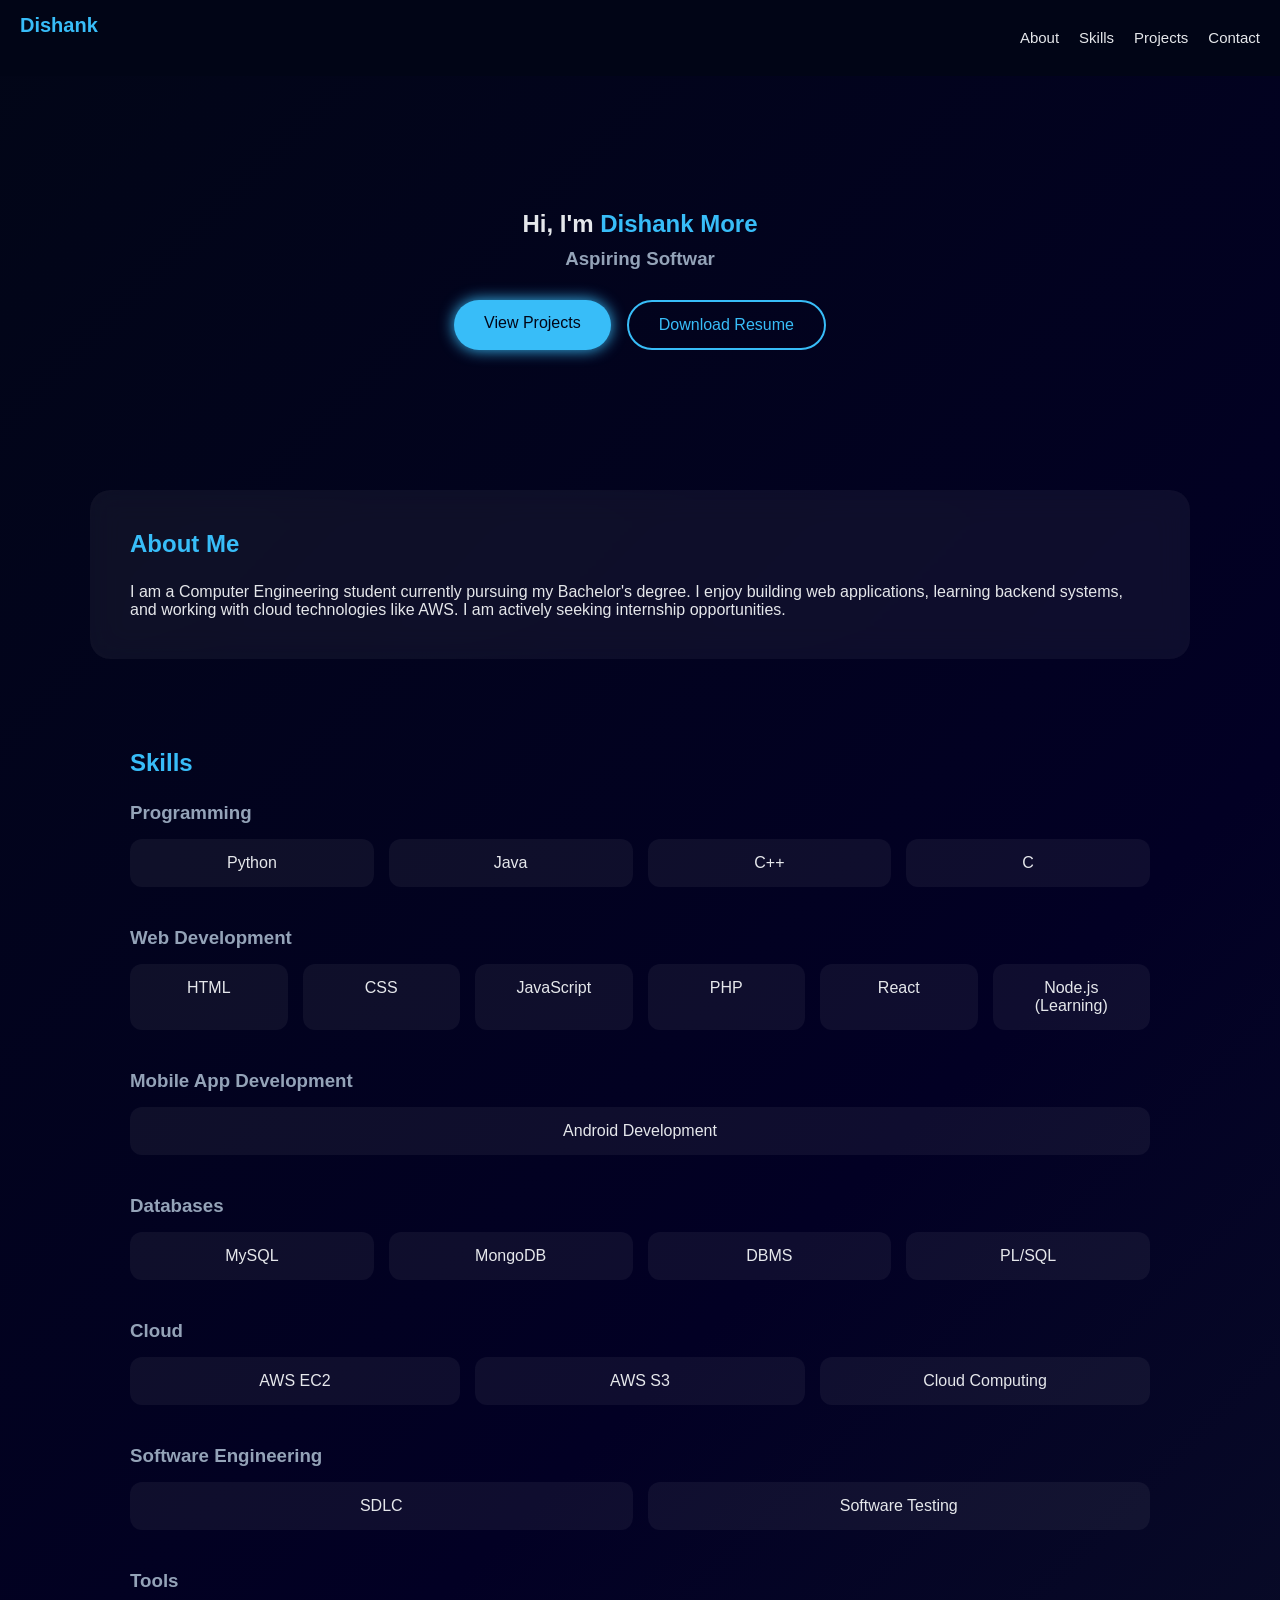
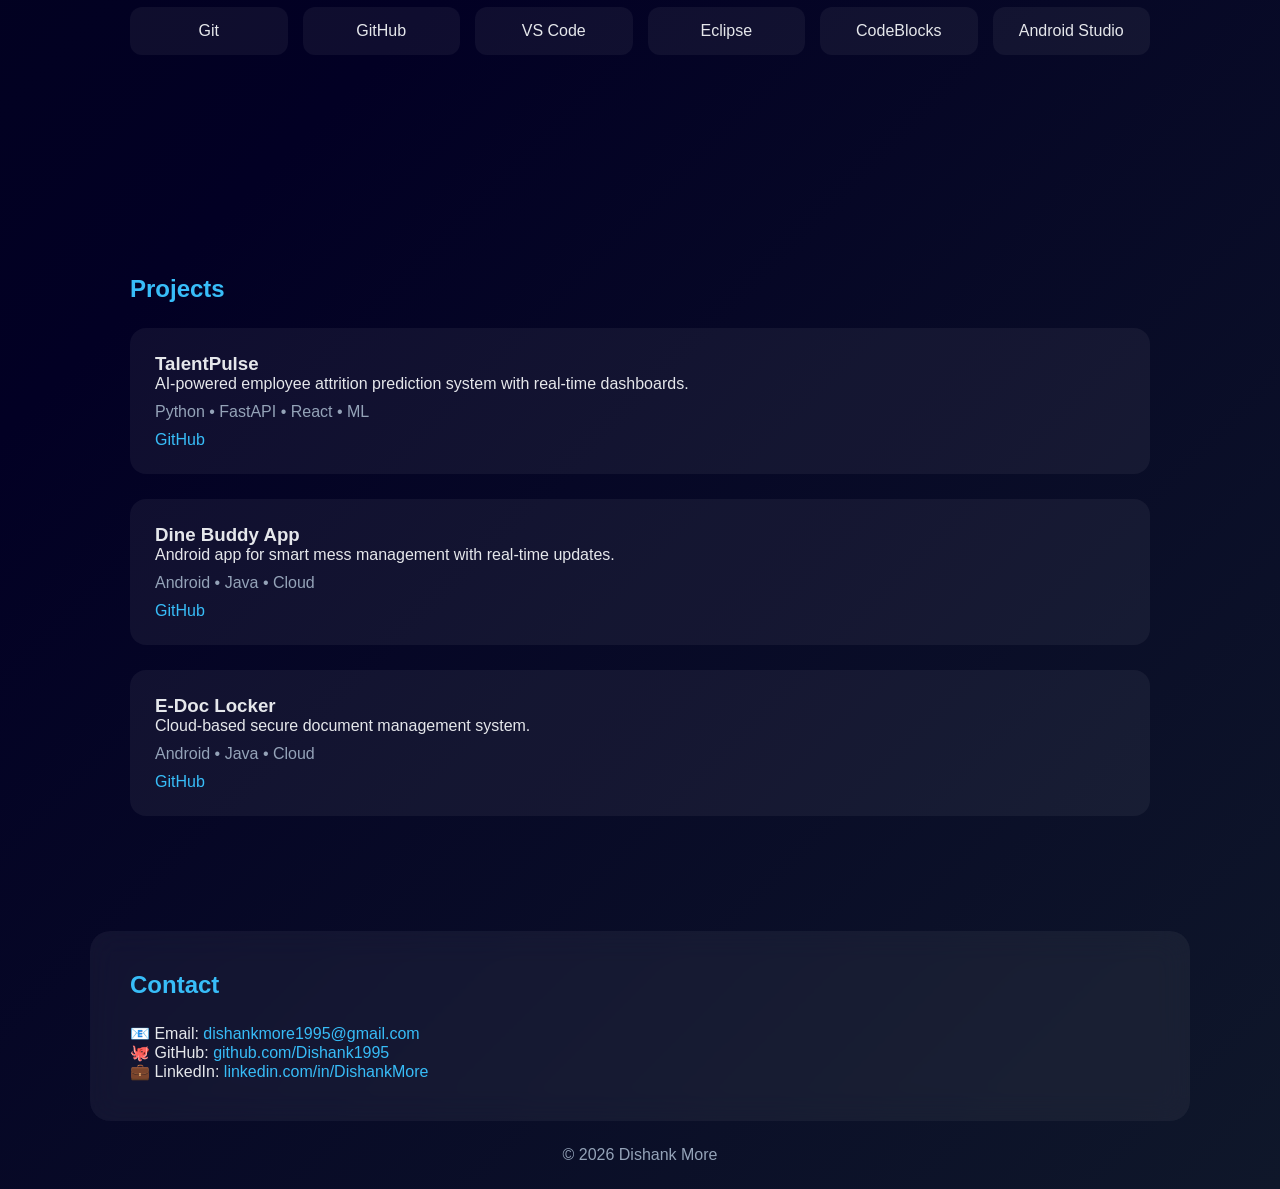
==== index.html @ 2d5c6b5e "Improve mobile navbar with hamburger menu" ====
<!DOCTYPE html>
<html lang="en">
<head>
  <meta charset="UTF-8">
  <title>Dishank More | Portfolio</title>
  <meta name="viewport" content="width=device-width, initial-scale=1.0">
  <link rel="stylesheet" href="style.css">
</head>

<body>

<!-- NAVBAR -->
<nav class="navbar">
  <h2 class="logo">Dishank</h2>

  <!-- Hamburger -->
  <div class="menu-toggle">☰</div>

  <ul class="nav-links">
    <li><a href="#about">About</a></li>
    <li><a href="#skills">Skills</a></li>
    <li><a href="#projects">Projects</a></li>
    <li><a href="#contact">Contact</a></li>
  </ul>
</nav>

<!-- HERO -->
<section class="hero">
  <h1>Hi, I'm <span>Dishank More</span></h1>
  <h3 class="typing"></h3>

  <div class="hero-buttons">
    <a href="#projects" class="btn-glow">View Projects</a>
    <a href="Dishank_More_Resume.pdf" download class="btn-outline">
      Download Resume
    </a>
  </div>
</section>

<!-- ABOUT -->
<section id="about" class="section glass reveal">
  <h2>About Me</h2>
  <p>
    I am a Computer Engineering student currently pursuing my Bachelor's degree.
    I enjoy building web applications, learning backend systems, and working with
    cloud technologies like AWS. I am actively seeking internship opportunities.
  </p>
</section>

<!-- SKILLS -->
<section id="skills" class="section reveal">
  <h2>Skills</h2>

  <div class="skills-category">
    <h3>Programming</h3>
    <div class="skills-grid">
      <div class="skill-card">Python</div>
      <div class="skill-card">Java</div>
      <div class="skill-card">C++</div>
      <div class="skill-card">C</div>
    </div>
  </div>

  <div class="skills-category">
    <h3>Web Development</h3>
    <div class="skills-grid">
      <div class="skill-card">HTML</div>
      <div class="skill-card">CSS</div>
      <div class="skill-card">JavaScript</div>
      <div class="skill-card">PHP</div>
      <div class="skill-card">React</div>
      <div class="skill-card">Node.js (Learning)</div>
    </div>
  </div>

  <div class="skills-category">
    <h3>Mobile App Development</h3>
    <div class="skills-grid">
      <div class="skill-card">Android Development</div>
    </div>
  </div>

  <div class="skills-category">
    <h3>Databases</h3>
    <div class="skills-grid">
      <div class="skill-card">MySQL</div>
      <div class="skill-card">MongoDB</div>
      <div class="skill-card">DBMS</div>
      <div class="skill-card">PL/SQL</div>
    </div>
  </div>

  <div class="skills-category">
    <h3>Cloud</h3>
    <div class="skills-grid">
      <div class="skill-card">AWS EC2</div>
      <div class="skill-card">AWS S3</div>
      <div class="skill-card">Cloud Computing</div>
    </div>
  </div>

  <div class="skills-category">
    <h3>Software Engineering</h3>
    <div class="skills-grid">
      <div class="skill-card">SDLC</div>
      <div class="skill-card">Software Testing</div>
    </div>
  </div>

  <div class="skills-category">
    <h3>Tools</h3>
    <div class="skills-grid">
      <div class="skill-card">Git</div>
      <div class="skill-card">GitHub</div>
      <div class="skill-card">VS Code</div>
      <div class="skill-card">Eclipse</div>
      <div class="skill-card">CodeBlocks</div>
      <div class="skill-card">Android Studio</div>
    </div>
  </div>
</section>

<!-- PROJECTS -->
<section id="projects" class="section reveal">
  <h2>Projects</h2>

  <div class="project-card">
    <h3>TalentPulse</h3>
    <p>AI-powered employee attrition prediction system with real-time dashboards.</p>
    <span>Python • FastAPI • React • ML</span>
    <a href="https://github.com/Dishank1995/talentpulse" target="_blank">GitHub</a>
  </div>

  <div class="project-card">
    <h3>Dine Buddy App</h3>
    <p>Android app for smart mess management with real-time updates.</p>
    <span>Android • Java • Cloud</span>
    <a href="https://github.com/Dishank1995/DineBuddy" target="_blank">GitHub</a>
  </div>

  <div class="project-card">
    <h3>E-Doc Locker</h3>
    <p>Cloud-based secure document management system.</p>
    <span>Android • Java • Cloud</span>
    <a href="#" target="_blank">GitHub</a>
  </div>
</section>

<!-- CONTACT -->
<section id="contact" class="section glass reveal">
  <h2>Contact</h2>

  <p>
    📧 Email:
    <a href="mailto:dishankmore1995@gmail.com">
      dishankmore1995@gmail.com
    </a>
  </p>

  <p>
    🐙 GitHub:
    <a href="https://github.com/Dishank1995" target="_blank">
      github.com/Dishank1995
    </a>
  </p>

  <p>
    💼 LinkedIn:
    <a href="https://www.linkedin.com/in/dishank-more-106ba2222" target="_blank">
      linkedin.com/in/DishankMore
    </a>
  </p>
</section>

<footer>
  <p>© 2026 Dishank More</p>
</footer>

<script src="script.js"></script>
</body>
</html>
---- style.css ----
* {
  margin: 0;
  padding: 0;
  box-sizing: border-box;
  font-family: 'Segoe UI', sans-serif;
}

/* =======================
   BODY
   ======================= */
body {
  background: linear-gradient(135deg, #020617, #020024, #0f172a);
  color: #e5e7eb;
  padding-top: 70px; /* space for fixed navbar */
}

/* =======================
   NAVBAR (DESKTOP + MOBILE)
   ======================= */
.navbar {
  position: fixed;
  top: 0;
  left: 0;
  width: 100%;
  z-index: 1000;
  background: rgba(2, 6, 23, 0.95);
  backdrop-filter: blur(10px);
  display: flex;
  align-items: center;
  justify-content: space-between;
  padding: 14px 20px;
}

.logo {
  color: #38bdf8;
  font-size: 20px;
}

/* Hamburger */
.menu-toggle {
  display: none;
  font-size: 26px;
  cursor: pointer;
  color: #e5e7eb;
}

/* Desktop menu */
.nav-links {
  display: flex;
  list-style: none;
  gap: 20px;
}

.nav-links a {
  color: #e5e7eb;
  text-decoration: none;
  font-size: 15px;
}

.nav-links a:hover {
  color: #38bdf8;
}

/* =======================
   MOBILE NAVBAR
   ======================= */
@media (max-width: 768px) {

  .menu-toggle {
    display: block;
  }

  .nav-links {
    position: absolute;
    top: 70px;
    left: 0;
    width: 100%;
    background: rgba(2, 6, 23, 0.98);
    flex-direction: column;
    align-items: center;
    gap: 18px;
    padding: 20px 0;
    display: none; /* hidden by default */
  }

  .nav-links.active {
    display: flex;
  }
}

/* =======================
   HERO SECTION
   ======================= */
.hero {
  text-align: center;
  padding: 140px 20px;
}

.hero span {
  color: #38bdf8;
}

.typing {
  margin-top: 10px;
  color: #94a3b8;
}

/* HERO BUTTONS */
.hero-buttons {
  margin-top: 30px;
  display: flex;
  gap: 16px;
  justify-content: center;
  flex-wrap: wrap;
}

.btn-glow {
  padding: 14px 30px;
  border-radius: 30px;
  background: #38bdf8;
  color: #020617;
  text-decoration: none;
  box-shadow: 0 0 15px #38bdf8;
}

.btn-outline {
  padding: 14px 30px;
  border-radius: 30px;
  border: 2px solid #38bdf8;
  color: #38bdf8;
  text-decoration: none;
}

.btn-outline:hover {
  background: #38bdf8;
  color: #020617;
}

/* =======================
   SECTIONS
   ======================= */
.section {
  padding: 90px 40px;
  max-width: 1100px;
  margin: auto;
}

h2 {
  margin-bottom: 25px;
  color: #38bdf8;
}

/* =======================
   GLASS EFFECT
   ======================= */
.glass {
  background: rgba(255,255,255,0.05);
  border-radius: 20px;
  backdrop-filter: blur(15px);
  padding: 40px;
}

/* =======================
   SKILLS
   ======================= */
.skills-category {
  margin-bottom: 40px;
}

.skills-category h3 {
  margin-bottom: 15px;
  color: #94a3b8;
}

.skills-grid {
  display: grid;
  grid-template-columns: repeat(auto-fit, minmax(140px, 1fr));
  gap: 15px;
}

.skill-card {
  background: rgba(255,255,255,0.05);
  padding: 15px;
  border-radius: 12px;
  text-align: center;
  transition: all 0.3s;
}

.skill-card:hover {
  background: #38bdf8;
  color: #020617;
  transform: translateY(-6px);
}

/* =======================
   PROJECTS
   ======================= */
.project-card {
  background: rgba(255,255,255,0.05);
  padding: 25px;
  border-radius: 16px;
  margin-bottom: 25px;
}

.project-card span {
  display: block;
  margin: 10px 0;
  color: #94a3b8;
}

.project-card a {
  color: #38bdf8;
  text-decoration: none;
}

/* =======================
   CONTACT
   ======================= */
#contact a {
  color: #38bdf8;
  text-decoration: none;
}

#contact a:hover {
  text-decoration: underline;
}

/* =======================
   FOOTER
   ======================= */
footer {
  text-align: center;
  padding: 25px;
  color: #94a3b8;
}

/* =======================
   SCROLL ANIMATION (DESKTOP)
   ======================= */
.reveal {
  opacity: 0;
  transform: translateY(40px);
  transition: all 0.9s ease;
}

.reveal.active {
  opacity: 1;
  transform: translateY(0);
}

/* =======================
   MOBILE LAYOUT FIXES
   ======================= */
@media (max-width: 768px) {

  .hero {
    padding: 90px 15px;
  }

  .hero h1 {
    font-size: 26px;
    line-height: 1.3;
  }

  .typing {
    font-size: 16px;
  }

  .hero-buttons {
    flex-direction: column;
    align-items: center;
  }

  .btn-glow,
  .btn-outline {
    width: 100%;
    max-width: 280px;
    text-align: center;
  }

  .section {
    padding: 60px 15px;
  }

  h2 {
    text-align: center;
  }

  .skills-grid {
    grid-template-columns: repeat(2, 1fr);
  }

  .skill-card {
    font-size: 14px;
    padding: 12px;
  }

  .project-card {
    padding: 18px;
  }

  .project-card h3 {
    font-size: 18px;
  }

  .project-card span {
    font-size: 13px;
  }

  #contact p {
    text-align: center;
    word-break: break-word;
  }

  /* Disable reveal animation on mobile */
  .reveal {
    opacity: 1;
    transform: none;
    transition: none;
  }
}
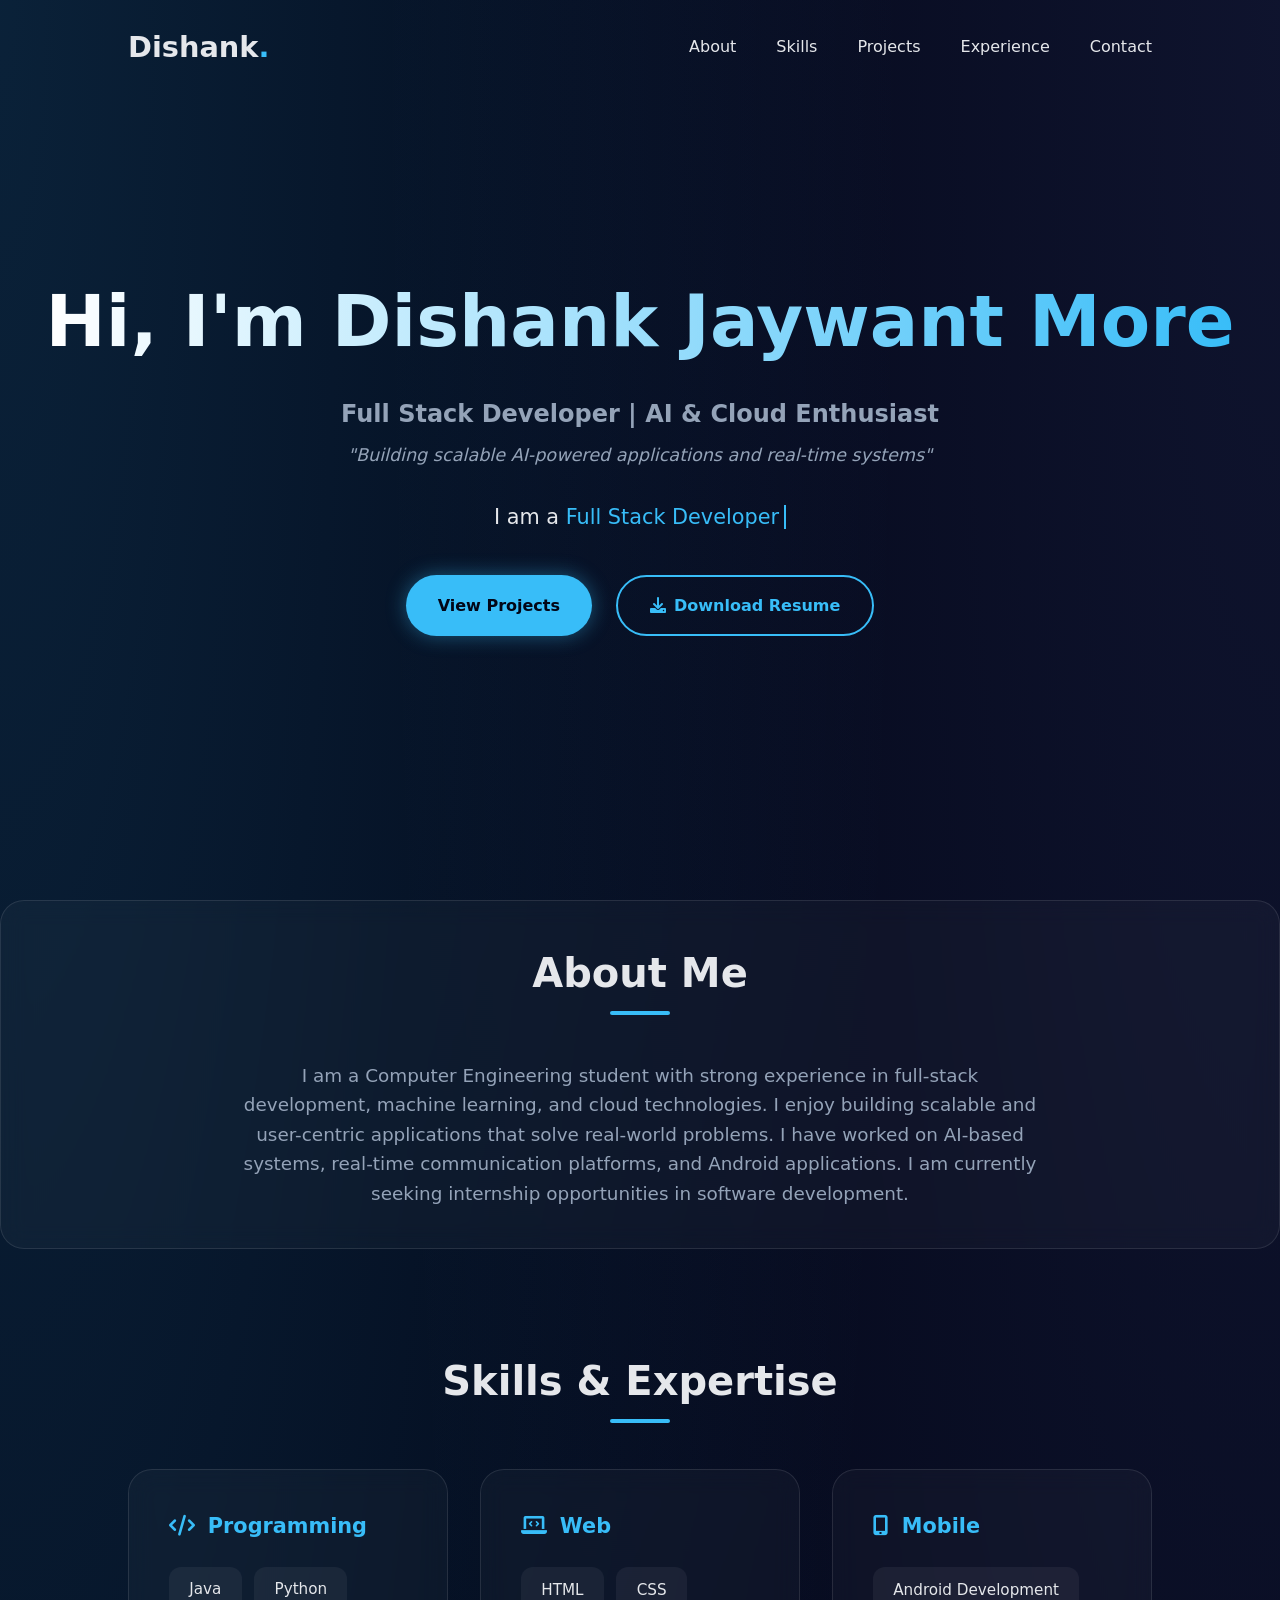
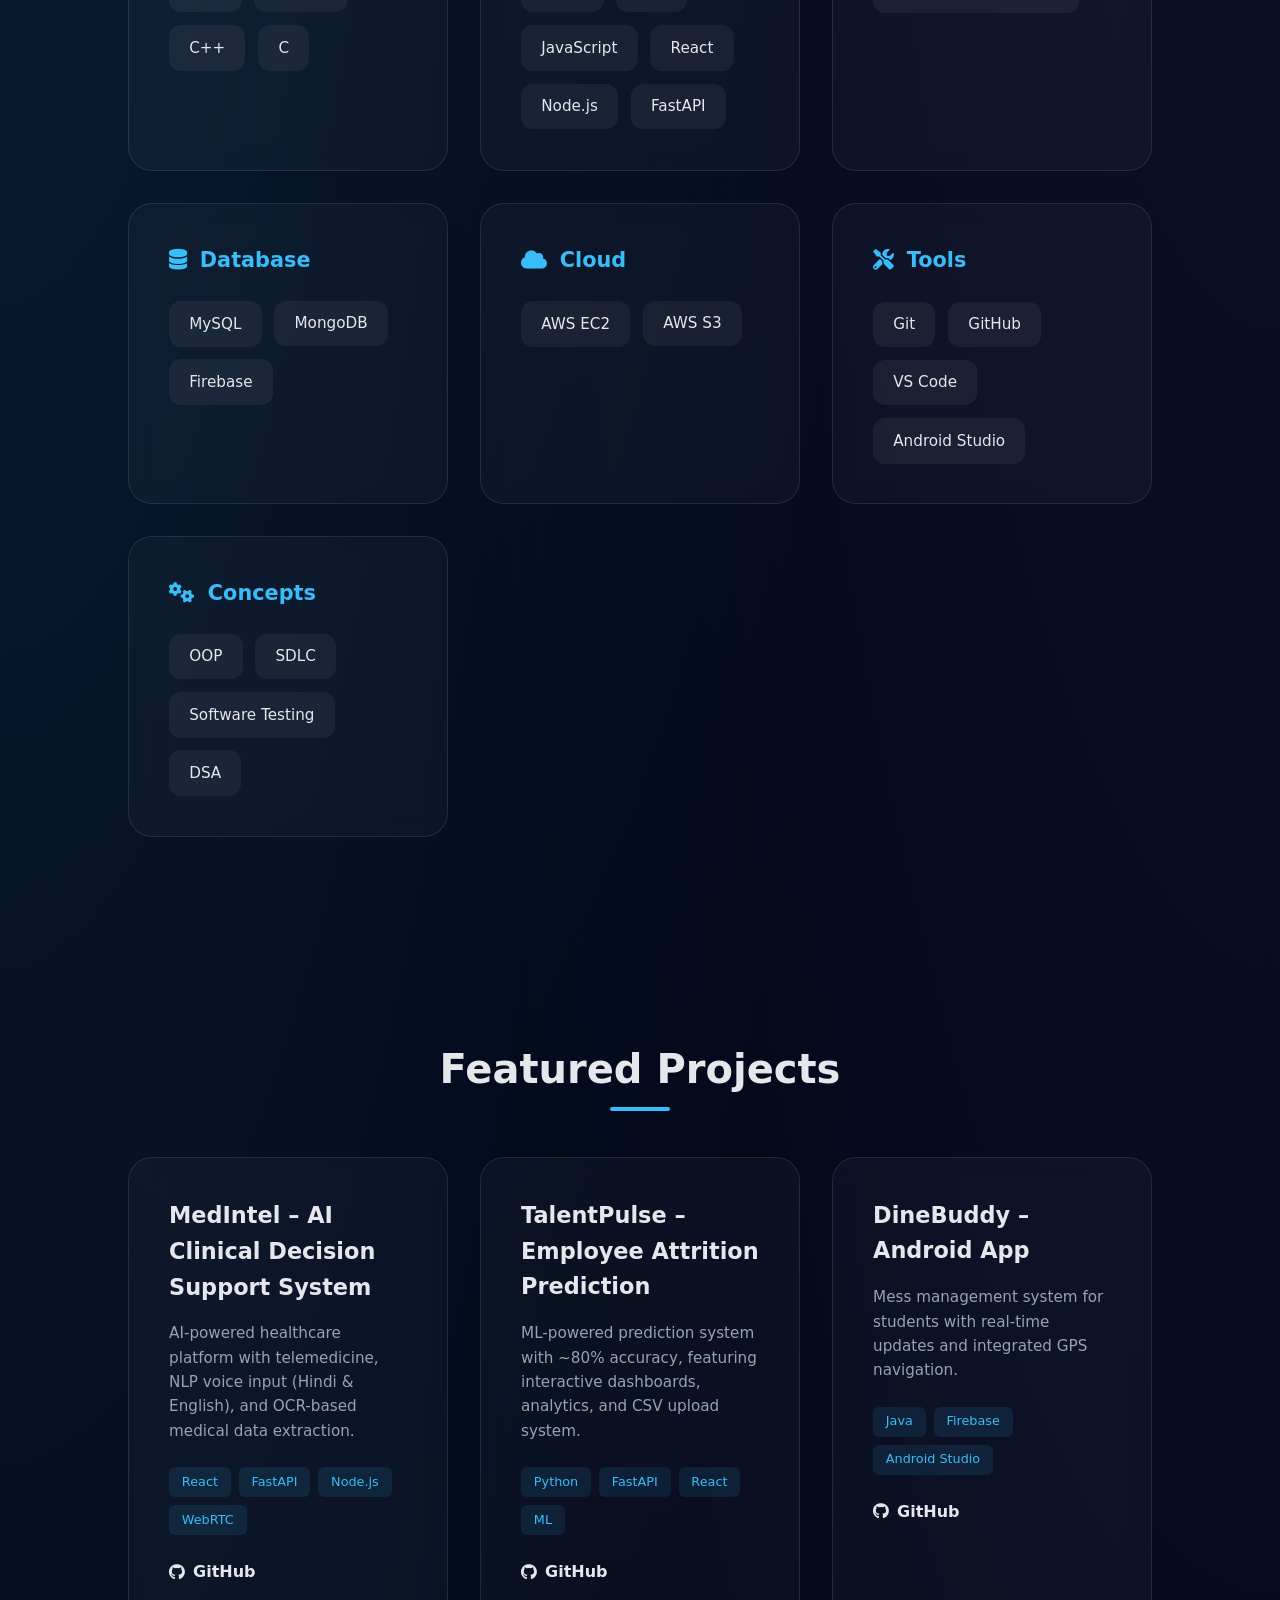
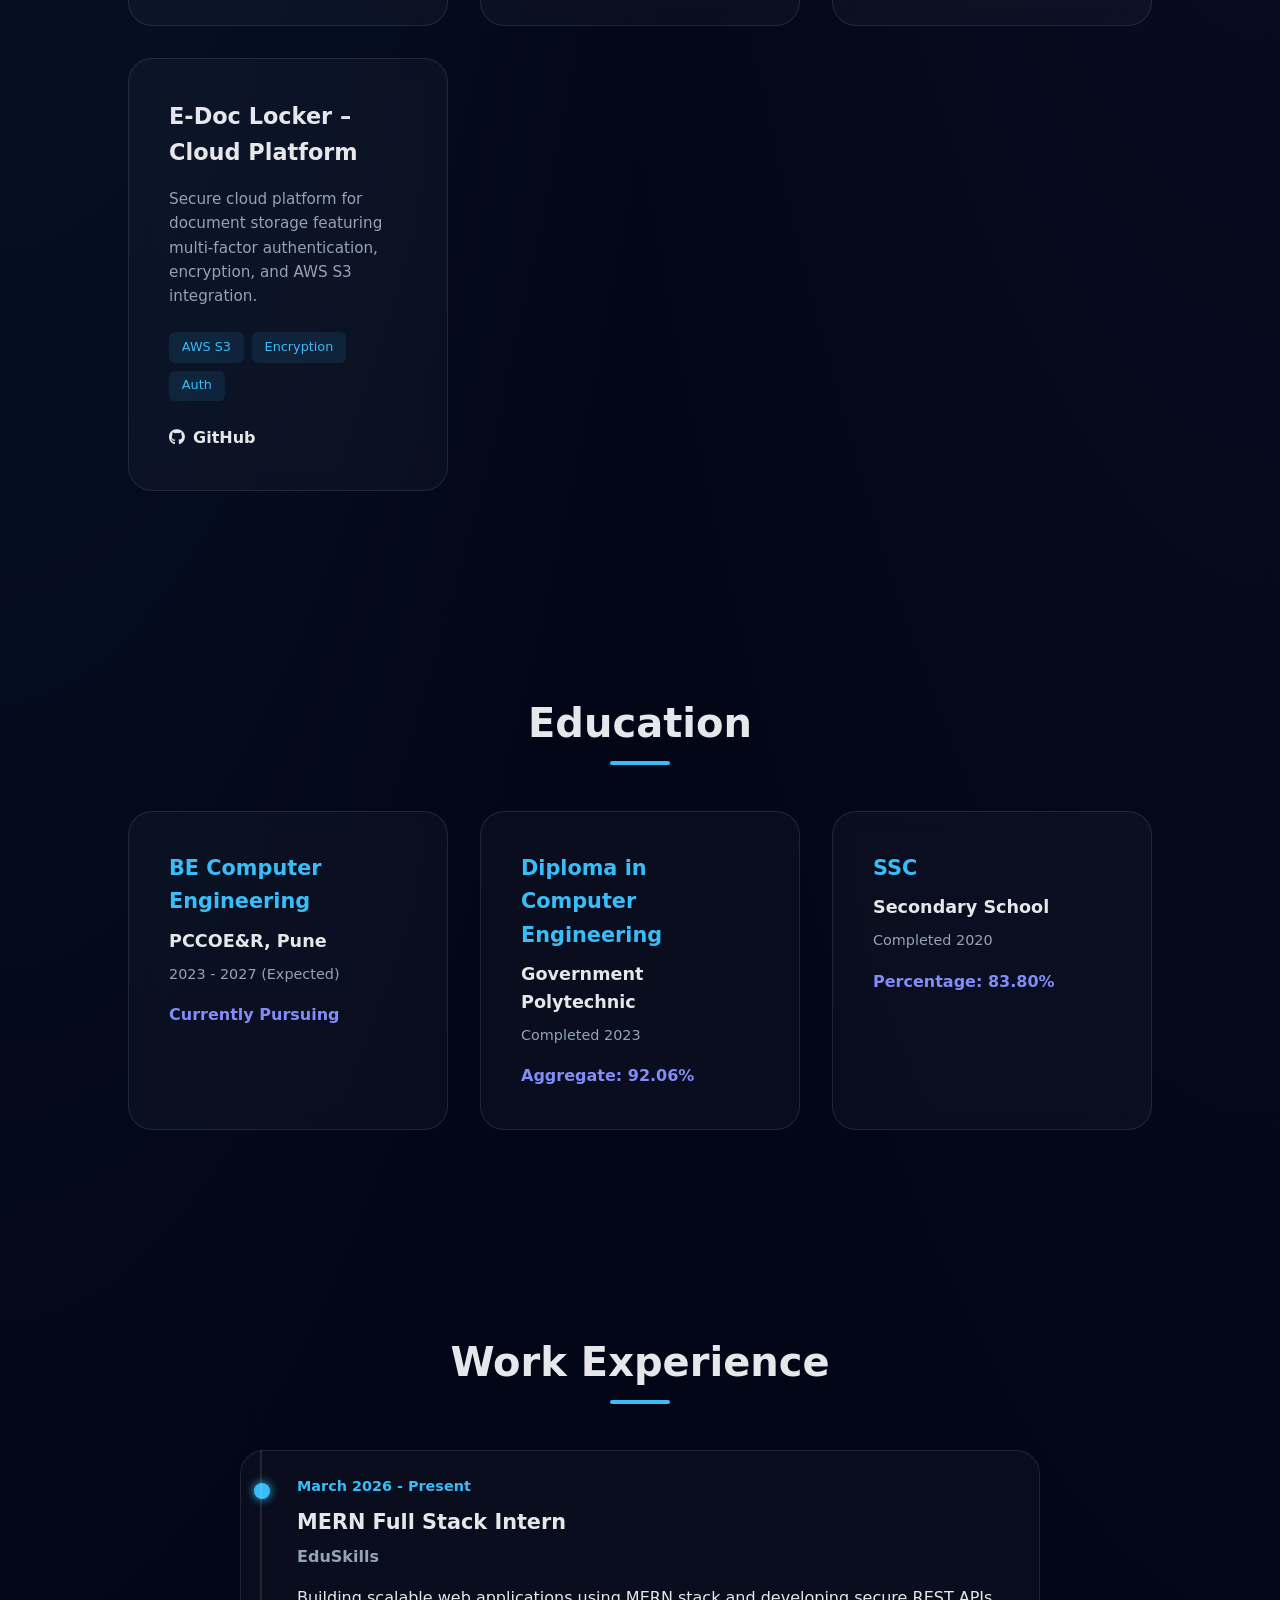
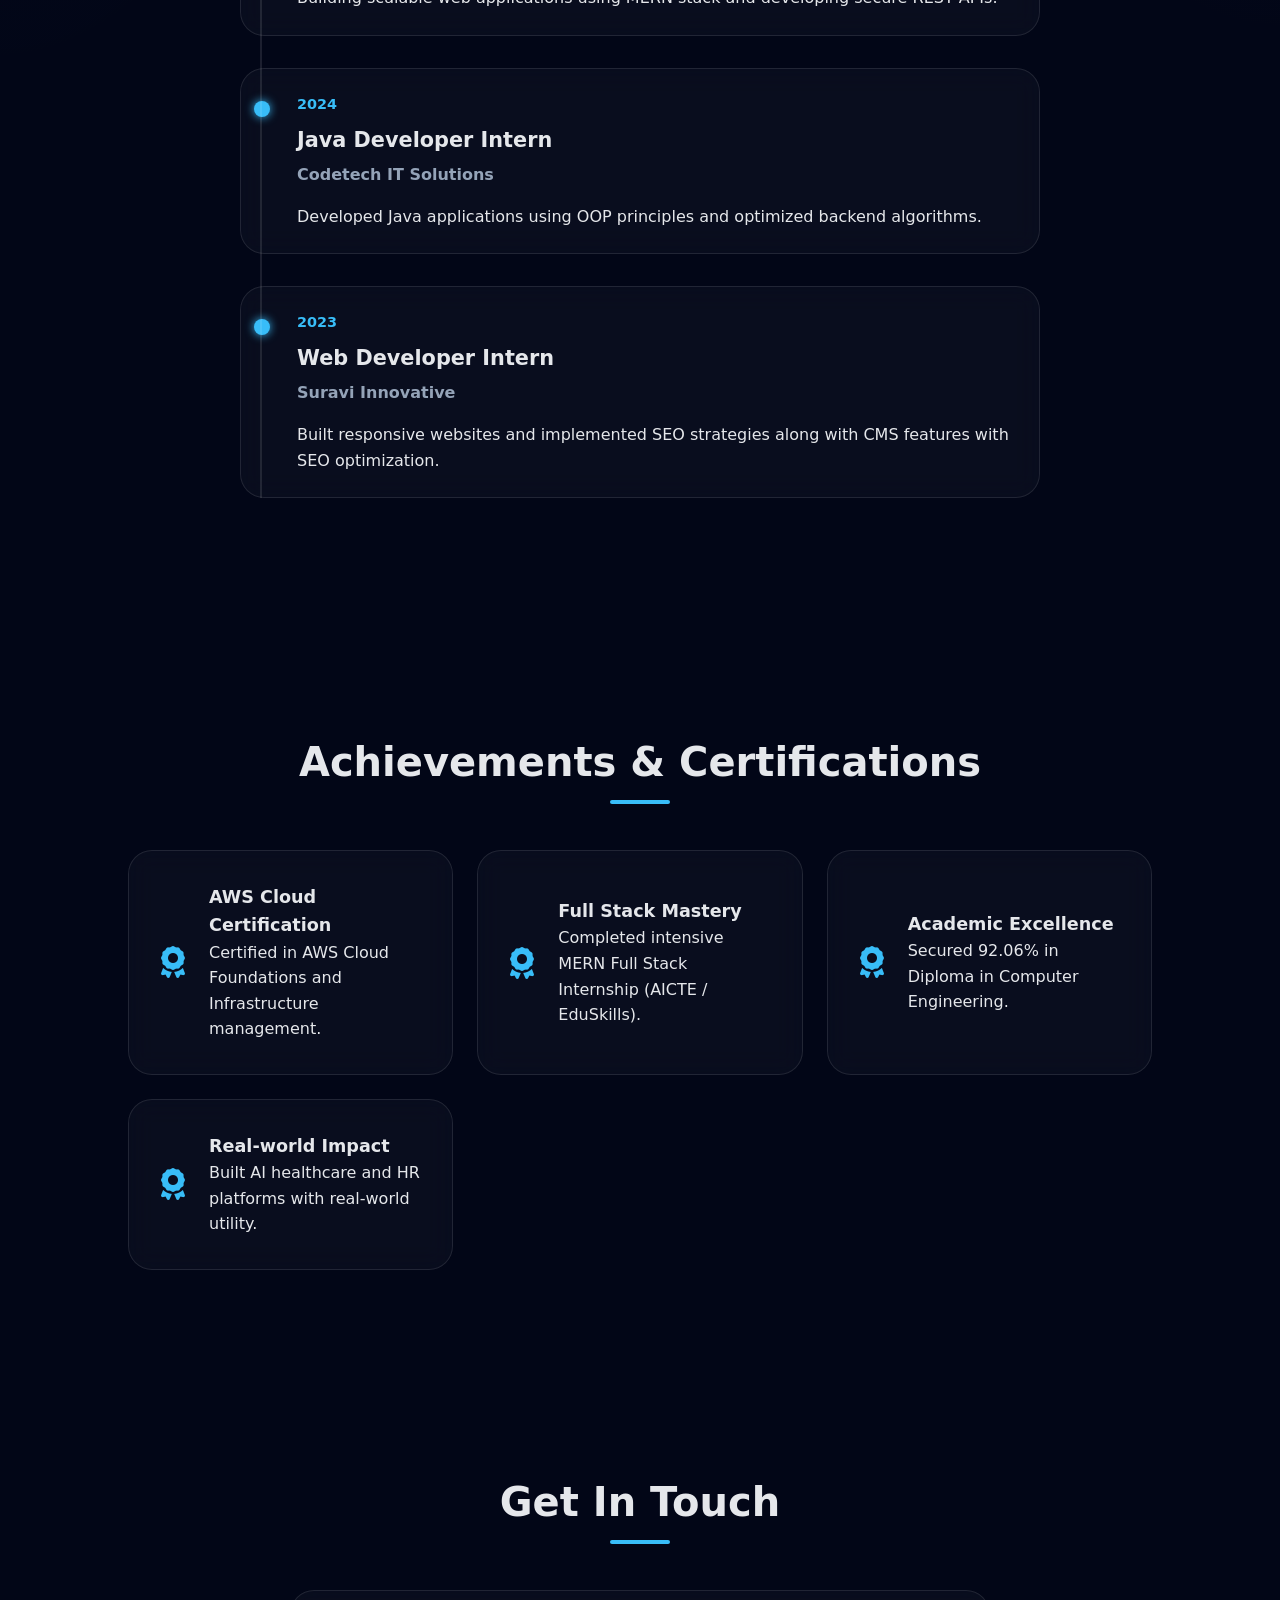
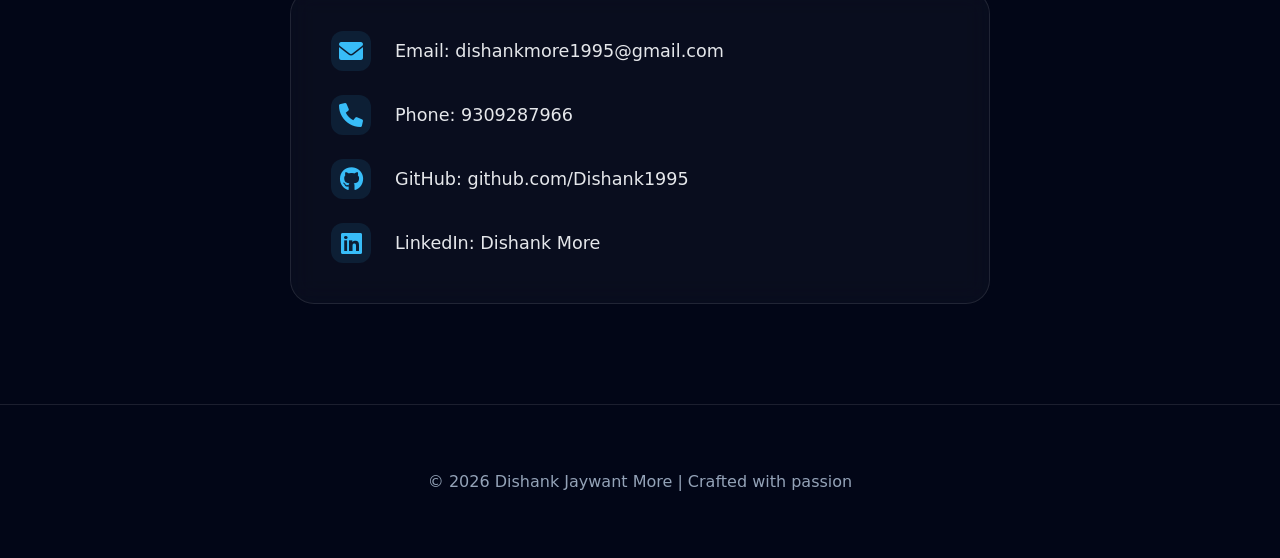
==== commit 71aa72d0: "Updated portfolio for audit submission" ====
--- a/index.html
+++ b/index.html
@@ -1,181 +1,321 @@
 <!DOCTYPE html>
 <html lang="en">
+
 <head>
   <meta charset="UTF-8">
-  <title>Dishank More | Portfolio</title>
+  <title>Dishank Jaywant More | Portfolio</title>
   <meta name="viewport" content="width=device-width, initial-scale=1.0">
   <link rel="stylesheet" href="style.css">
+  <link rel="stylesheet" href="https://cdnjs.cloudflare.com/ajax/libs/font-awesome/6.0.0/css/all.min.css">
 </head>
 
 <body>
 
-<!-- NAVBAR -->
-<nav class="navbar">
-  <h2 class="logo">Dishank</h2>
-
-  <!-- Hamburger -->
-  <div class="menu-toggle">☰</div>
-
-  <ul class="nav-links">
-    <li><a href="#about">About</a></li>
-    <li><a href="#skills">Skills</a></li>
-    <li><a href="#projects">Projects</a></li>
-    <li><a href="#contact">Contact</a></li>
-  </ul>
-</nav>
-
-<!-- HERO -->
-<section class="hero">
-  <h1>Hi, I'm <span>Dishank More</span></h1>
-  <h3 class="typing"></h3>
-
-  <div class="hero-buttons">
-    <a href="#projects" class="btn-glow">View Projects</a>
-    <a href="Dishank_More_Resume.pdf" download class="btn-outline">
-      Download Resume
-    </a>
-  </div>
-</section>
-
-<!-- ABOUT -->
-<section id="about" class="section glass reveal">
-  <h2>About Me</h2>
-  <p>
-    I am a Computer Engineering student currently pursuing my Bachelor's degree.
-    I enjoy building web applications, learning backend systems, and working with
-    cloud technologies like AWS. I am actively seeking internship opportunities.
-  </p>
-</section>
-
-<!-- SKILLS -->
-<section id="skills" class="section reveal">
-  <h2>Skills</h2>
-
-  <div class="skills-category">
-    <h3>Programming</h3>
-    <div class="skills-grid">
-      <div class="skill-card">Python</div>
-      <div class="skill-card">Java</div>
-      <div class="skill-card">C++</div>
-      <div class="skill-card">C</div>
-    </div>
-  </div>
-
-  <div class="skills-category">
-    <h3>Web Development</h3>
-    <div class="skills-grid">
-      <div class="skill-card">HTML</div>
-      <div class="skill-card">CSS</div>
-      <div class="skill-card">JavaScript</div>
-      <div class="skill-card">PHP</div>
-      <div class="skill-card">React</div>
-      <div class="skill-card">Node.js (Learning)</div>
-    </div>
-  </div>
-
-  <div class="skills-category">
-    <h3>Mobile App Development</h3>
-    <div class="skills-grid">
-      <div class="skill-card">Android Development</div>
-    </div>
-  </div>
-
-  <div class="skills-category">
-    <h3>Databases</h3>
-    <div class="skills-grid">
-      <div class="skill-card">MySQL</div>
-      <div class="skill-card">MongoDB</div>
-      <div class="skill-card">DBMS</div>
-      <div class="skill-card">PL/SQL</div>
-    </div>
-  </div>
-
-  <div class="skills-category">
-    <h3>Cloud</h3>
-    <div class="skills-grid">
-      <div class="skill-card">AWS EC2</div>
-      <div class="skill-card">AWS S3</div>
-      <div class="skill-card">Cloud Computing</div>
-    </div>
-  </div>
-
-  <div class="skills-category">
-    <h3>Software Engineering</h3>
-    <div class="skills-grid">
-      <div class="skill-card">SDLC</div>
-      <div class="skill-card">Software Testing</div>
-    </div>
-  </div>
-
-  <div class="skills-category">
-    <h3>Tools</h3>
-    <div class="skills-grid">
-      <div class="skill-card">Git</div>
-      <div class="skill-card">GitHub</div>
-      <div class="skill-card">VS Code</div>
-      <div class="skill-card">Eclipse</div>
-      <div class="skill-card">CodeBlocks</div>
-      <div class="skill-card">Android Studio</div>
-    </div>
-  </div>
-</section>
-
-<!-- PROJECTS -->
-<section id="projects" class="section reveal">
-  <h2>Projects</h2>
-
-  <div class="project-card">
-    <h3>TalentPulse</h3>
-    <p>AI-powered employee attrition prediction system with real-time dashboards.</p>
-    <span>Python • FastAPI • React • ML</span>
-    <a href="https://github.com/Dishank1995/talentpulse" target="_blank">GitHub</a>
-  </div>
-
-  <div class="project-card">
-    <h3>Dine Buddy App</h3>
-    <p>Android app for smart mess management with real-time updates.</p>
-    <span>Android • Java • Cloud</span>
-    <a href="https://github.com/Dishank1995/DineBuddy" target="_blank">GitHub</a>
-  </div>
-
-  <div class="project-card">
-    <h3>E-Doc Locker</h3>
-    <p>Cloud-based secure document management system.</p>
-    <span>Android • Java • Cloud</span>
-    <a href="#" target="_blank">GitHub</a>
-  </div>
-</section>
-
-<!-- CONTACT -->
-<section id="contact" class="section glass reveal">
-  <h2>Contact</h2>
-
-  <p>
-    📧 Email:
-    <a href="mailto:dishankmore1995@gmail.com">
-      dishankmore1995@gmail.com
-    </a>
-  </p>
-
-  <p>
-    🐙 GitHub:
-    <a href="https://github.com/Dishank1995" target="_blank">
-      github.com/Dishank1995
-    </a>
-  </p>
-
-  <p>
-    💼 LinkedIn:
-    <a href="https://www.linkedin.com/in/dishank-more-106ba2222" target="_blank">
-      linkedin.com/in/DishankMore
-    </a>
-  </p>
-</section>
-
-<footer>
-  <p>© 2026 Dishank More</p>
-</footer>
-
-<script src="script.js"></script>
+  <!-- NAVBAR -->
+  <nav class="navbar sticky">
+    <h2 class="logo">Dishank<span>.</span></h2>
+
+    <!-- Hamburger -->
+    <div class="menu-toggle" id="mobile-menu">
+      <i class="fas fa-bars"></i>
+    </div>
+
+    <ul class="nav-links">
+      <li><a href="#about">About</a></li>
+      <li><a href="#skills">Skills</a></li>
+      <li><a href="#projects">Projects</a></li>
+      <li><a href="#experience">Experience</a></li>
+      <li><a href="#contact">Contact</a></li>
+    </ul>
+  </nav>
+
+  <!-- HERO -->
+  <section class="hero">
+    <div class="hero-content">
+      <h1>Hi, I'm <span>Dishank Jaywant More</span></h1>
+      <h2 class="hero-title">Full Stack Developer | AI & Cloud Enthusiast</h2>
+      <p class="hero-subtitle">"Building scalable AI-powered applications and real-time systems"</p>
+      <h3 class="typing-container">I am a <span class="typing"></span></h3>
+
+      <div class="hero-buttons">
+        <a href="#projects" class="btn btn-glow">View Projects</a>
+        <a href="Dishank_More_Resume.pdf" download class="btn btn-outline">
+          <i class="fas fa-download"></i> Download Resume
+        </a>
+      </div>
+    </div>
+  </section>
+
+  <!-- ABOUT -->
+  <section id="about" class="section glass reveal">
+    <h2 class="section-title">About Me</h2>
+    <div class="about-container">
+      <p>
+        I am a Computer Engineering student with strong experience in full-stack development, machine learning, and
+        cloud technologies. I enjoy building scalable and user-centric applications that solve real-world problems. I
+        have worked on AI-based systems, real-time communication platforms, and Android applications. I am currently
+        seeking internship opportunities in software development.
+      </p>
+    </div>
+  </section>
+
+  <!-- SKILLS -->
+  <section id="skills" class="section reveal">
+    <h2 class="section-title">Skills & Expertise</h2>
+
+    <div class="skills-wrapper">
+      <div class="skills-category glass">
+        <h3><i class="fas fa-code"></i> Programming</h3>
+        <div class="skills-grid">
+          <div class="skill-card">Java</div>
+          <div class="skill-card">Python</div>
+          <div class="skill-card">C++</div>
+          <div class="skill-card">C</div>
+        </div>
+      </div>
+
+      <div class="skills-category glass">
+        <h3><i class="fas fa-laptop-code"></i> Web</h3>
+        <div class="skills-grid">
+          <div class="skill-card">HTML</div>
+          <div class="skill-card">CSS</div>
+          <div class="skill-card">JavaScript</div>
+          <div class="skill-card">React</div>
+          <div class="skill-card">Node.js</div>
+          <div class="skill-card">FastAPI</div>
+        </div>
+      </div>
+
+      <div class="skills-category glass">
+        <h3><i class="fas fa-mobile-alt"></i> Mobile</h3>
+        <div class="skills-grid">
+          <div class="skill-card">Android Development</div>
+        </div>
+      </div>
+
+      <div class="skills-category glass">
+        <h3><i class="fas fa-database"></i> Database</h3>
+        <div class="skills-grid">
+          <div class="skill-card">MySQL</div>
+          <div class="skill-card">MongoDB</div>
+          <div class="skill-card">Firebase</div>
+        </div>
+      </div>
+
+      <div class="skills-category glass">
+        <h3><i class="fas fa-cloud"></i> Cloud</h3>
+        <div class="skills-grid">
+          <div class="skill-card">AWS EC2</div>
+          <div class="skill-card">AWS S3</div>
+        </div>
+      </div>
+
+      <div class="skills-category glass">
+        <h3><i class="fas fa-tools"></i> Tools</h3>
+        <div class="skills-grid">
+          <div class="skill-card">Git</div>
+          <div class="skill-card">GitHub</div>
+          <div class="skill-card">VS Code</div>
+          <div class="skill-card">Android Studio</div>
+        </div>
+      </div>
+
+      <div class="skills-category glass">
+        <h3><i class="fas fa-gears"></i> Concepts</h3>
+        <div class="skills-grid">
+          <div class="skill-card">OOP</div>
+          <div class="skill-card">SDLC</div>
+          <div class="skill-card">Software Testing</div>
+          <div class="skill-card">DSA</div>
+        </div>
+      </div>
+    </div>
+  </section>
+
+  <!-- PROJECTS -->
+  <section id="projects" class="section reveal">
+    <h2 class="section-title">Featured Projects</h2>
+
+    <div class="projects-grid">
+      <div class="project-card glass">
+        <div class="project-info">
+          <h3>MedIntel – AI Clinical Decision Support System</h3>
+          <p>AI-powered healthcare platform with telemedicine, NLP voice input (Hindi & English), and OCR-based medical data extraction.</p>
+          <div class="project-tags">
+            <span>React</span><span>FastAPI</span><span>Node.js</span><span>WebRTC</span>
+          </div>
+          <div class="project-links">
+            <a href="#" target="_blank"><i class="fab fa-github"></i> GitHub</a>
+          </div>
+        </div>
+      </div>
+
+      <div class="project-card glass">
+        <div class="project-info">
+          <h3>TalentPulse – Employee Attrition Prediction</h3>
+          <p>ML-powered prediction system with ~80% accuracy, featuring interactive dashboards, analytics, and CSV upload system.</p>
+          <div class="project-tags">
+            <span>Python</span><span>FastAPI</span><span>React</span><span>ML</span>
+          </div>
+          <div class="project-links">
+            <a href="https://github.com/Dishank1995/talentpulse" target="_blank"><i class="fab fa-github"></i> GitHub</a>
+          </div>
+        </div>
+      </div>
+
+      <div class="project-card glass">
+        <div class="project-info">
+          <h3>DineBuddy – Android App</h3>
+          <p>Mess management system for students with real-time updates and integrated GPS navigation.</p>
+          <div class="project-tags">
+            <span>Java</span><span>Firebase</span><span>Android Studio</span>
+          </div>
+          <div class="project-links">
+            <a href="https://github.com/Dishank1995/DineBuddy" target="_blank"><i class="fab fa-github"></i> GitHub</a>
+          </div>
+        </div>
+      </div>
+
+      <div class="project-card glass">
+        <div class="project-info">
+          <h3>E-Doc Locker – Cloud Platform</h3>
+          <p>Secure cloud platform for document storage featuring multi-factor authentication, encryption, and AWS S3 integration.</p>
+          <div class="project-tags">
+            <span>AWS S3</span><span>Encryption</span><span>Auth</span>
+          </div>
+          <div class="project-links">
+            <a href="#" target="_blank"><i class="fab fa-github"></i> GitHub</a>
+          </div>
+        </div>
+      </div>
+    </div>
+  </section>
+
+  <!-- EDUCATION -->
+  <section id="education" class="section reveal">
+    <h2 class="section-title">Education</h2>
+    <div class="education-grid">
+      <div class="edu-card glass">
+        <h3>BE Computer Engineering</h3>
+        <h4>PCCOE&R, Pune</h4>
+        <p class="edu-date">2023 - 2027 (Expected)</p>
+        <div class="edu-status">Currently Pursuing</div>
+      </div>
+      <div class="edu-card glass">
+        <h3>Diploma in Computer Engineering</h3>
+        <h4>Government Polytechnic</h4>
+        <p class="edu-date">Completed 2023</p>
+        <div class="edu-score">Aggregate: 92.06%</div>
+      </div>
+      <div class="edu-card glass">
+        <h3>SSC</h3>
+        <h4>Secondary School</h4>
+        <p class="edu-date">Completed 2020</p>
+        <div class="edu-score">Percentage: 83.80%</div>
+      </div>
+    </div>
+  </section>
+
+  <!-- EXPERIENCE -->
+  <section id="experience" class="section reveal">
+    <h2 class="section-title">Work Experience</h2>
+    <div class="timeline">
+      <div class="timeline-item glass">
+        <div class="timeline-dot"></div>
+        <div class="timeline-date">March 2026 - Present</div>
+        <div class="timeline-content">
+          <h3>MERN Full Stack Intern</h3>
+          <h4>EduSkills</h4>
+          <p>Building scalable web applications using MERN stack and developing secure REST APIs.</p>
+        </div>
+      </div>
+      <div class="timeline-item glass">
+        <div class="timeline-dot"></div>
+        <div class="timeline-date">2024</div>
+        <div class="timeline-content">
+          <h3>Java Developer Intern</h3>
+          <h4>Codetech IT Solutions</h4>
+          <p>Developed Java applications using OOP principles and optimized backend algorithms.</p>
+        </div>
+      </div>
+      <div class="timeline-item glass">
+        <div class="timeline-dot"></div>
+        <div class="timeline-date">2023</div>
+        <div class="timeline-content">
+          <h3>Web Developer Intern</h3>
+          <h4>Suravi Innovative</h4>
+          <p>Built responsive websites and implemented SEO strategies along with CMS features with SEO optimization.</p>
+        </div>
+      </div>
+    </div>
+  </section>
+
+  <!-- ACHIEVEMENTS -->
+  <section id="achievements" class="section reveal">
+    <h2 class="section-title">Achievements & Certifications</h2>
+    <div class="cert-grid">
+      <div class="cert-card glass">
+        <i class="fas fa-award"></i>
+        <div>
+          <h3>AWS Cloud Certification</h3>
+          <p>Certified in AWS Cloud Foundations and Infrastructure management.</p>
+        </div>
+      </div>
+      <div class="cert-card glass">
+        <i class="fas fa-award"></i>
+        <div>
+          <h3>Full Stack Mastery</h3>
+          <p>Completed intensive MERN Full Stack Internship (AICTE / EduSkills).</p>
+        </div>
+      </div>
+      <div class="cert-card glass">
+        <i class="fas fa-award"></i>
+        <div>
+          <h3>Academic Excellence</h3>
+          <p>Secured 92.06% in Diploma in Computer Engineering.</p>
+        </div>
+      </div>
+      <div class="cert-card glass">
+        <i class="fas fa-award"></i>
+        <div>
+          <h3>Real-world Impact</h3>
+          <p>Built AI healthcare and HR platforms with real-world utility.</p>
+        </div>
+      </div>
+    </div>
+  </section>
+
+  <!-- CONTACT -->
+  <section id="contact" class="section reveal">
+    <h2 class="section-title">Get In Touch</h2>
+    <div class="contact-wrapper glass">
+      <div class="contact-info">
+        <div class="contact-item">
+          <i class="fas fa-envelope"></i>
+          <span>Email: <a href="mailto:dishankmore1995@gmail.com">dishankmore1995@gmail.com</a></span>
+        </div>
+        <div class="contact-item">
+          <i class="fas fa-phone"></i>
+          <span>Phone: <a href="tel:9309287966">9309287966</a></span>
+        </div>
+        <div class="contact-item">
+          <i class="fab fa-github"></i>
+          <span>GitHub: <a href="https://github.com/Dishank1995" target="_blank">github.com/Dishank1995</a></span>
+        </div>
+        <div class="contact-item">
+          <i class="fab fa-linkedin"></i>
+          <span>LinkedIn: <a href="https://www.linkedin.com/in/dishank-more-106ba2222" target="_blank">Dishank More</a></span>
+        </div>
+      </div>
+    </div>
+  </section>
+
+
+  <footer>
+    <p>© 2026 Dishank Jaywant More | Crafted with passion</p>
+  </footer>
+
+  <script src="script.js"></script>
 </body>
-</html>
+
+</html>
--- a/style.css
+++ b/style.css
@@ -1,228 +1,508 @@
+:root {
+  --primary-color: #38bdf8;
+  --secondary-color: #818cf8;
+  --bg-dark: #020617;
+  --bg-darker: #000000;
+  --text-main: #e5e7eb;
+  --text-muted: #94a3b8;
+  --glass-bg: rgba(255, 255, 255, 0.03);
+  --glass-border: rgba(255, 255, 255, 0.1);
+  --transition: all 0.3s cubic-bezier(0.4, 0, 0.2, 1);
+}
+
 * {
   margin: 0;
   padding: 0;
   box-sizing: border-box;
-  font-family: 'Segoe UI', sans-serif;
-}
-
-/* =======================
-   BODY
-   ======================= */
+  font-family: 'Inter', 'Segoe UI', system-ui, -apple-system, sans-serif;
+  scroll-behavior: smooth;
+}
+
 body {
-  background: linear-gradient(135deg, #020617, #020024, #0f172a);
-  color: #e5e7eb;
-  padding-top: 70px; /* space for fixed navbar */
-}
-
-/* =======================
-   NAVBAR (DESKTOP + MOBILE)
+  background: var(--bg-dark);
+  background-image: 
+    radial-gradient(at 0% 0%, rgba(56, 189, 248, 0.15) 0, transparent 50%),
+    radial-gradient(at 100% 0%, rgba(129, 140, 248, 0.1) 0, transparent 50%);
+  color: var(--text-main);
+  line-height: 1.6;
+  overflow-x: hidden;
+}
+
+/* =======================
+   NAVBAR
    ======================= */
 .navbar {
   position: fixed;
   top: 0;
+  width: 100%;
+  display: flex;
+  justify-content: space-between;
+  align-items: center;
+  padding: 1.5rem 10%;
+  z-index: 1000;
+  transition: var(--transition);
+}
+
+.navbar.sticky {
+  padding: 1rem 10%;
+  background: rgba(2, 6, 23, 0.8);
+  backdrop-filter: blur(12px);
+  border-bottom: 1px solid var(--glass-border);
+}
+
+.logo {
+  font-size: 1.8rem;
+  font-weight: 800;
+  color: var(--text-main);
+  text-decoration: none;
+}
+
+.logo span {
+  color: var(--primary-color);
+}
+
+.nav-links {
+  display: flex;
+  list-style: none;
+  gap: 2.5rem;
+}
+
+.nav-links a {
+  text-decoration: none;
+  color: var(--text-main);
+  font-weight: 500;
+  font-size: 1rem;
+  transition: var(--transition);
+  position: relative;
+}
+
+.nav-links a::after {
+  content: '';
+  position: absolute;
+  bottom: -5px;
   left: 0;
+  width: 0;
+  height: 2px;
+  background: var(--primary-color);
+  transition: var(--transition);
+}
+
+.nav-links a:hover {
+  color: var(--primary-color);
+}
+
+.nav-links a:hover::after {
   width: 100%;
-  z-index: 1000;
-  background: rgba(2, 6, 23, 0.95);
-  backdrop-filter: blur(10px);
-  display: flex;
-  align-items: center;
-  justify-content: space-between;
-  padding: 14px 20px;
-}
-
-.logo {
-  color: #38bdf8;
-  font-size: 20px;
-}
-
-/* Hamburger */
+}
+
 .menu-toggle {
   display: none;
-  font-size: 26px;
+  font-size: 1.5rem;
   cursor: pointer;
-  color: #e5e7eb;
-}
-
-/* Desktop menu */
-.nav-links {
-  display: flex;
-  list-style: none;
-  gap: 20px;
-}
-
-.nav-links a {
-  color: #e5e7eb;
-  text-decoration: none;
-  font-size: 15px;
-}
-
-.nav-links a:hover {
-  color: #38bdf8;
-}
-
-/* =======================
-   MOBILE NAVBAR
-   ======================= */
-@media (max-width: 768px) {
-
-  .menu-toggle {
-    display: block;
-  }
-
-  .nav-links {
-    position: absolute;
-    top: 70px;
-    left: 0;
-    width: 100%;
-    background: rgba(2, 6, 23, 0.98);
-    flex-direction: column;
-    align-items: center;
-    gap: 18px;
-    padding: 20px 0;
-    display: none; /* hidden by default */
-  }
-
-  .nav-links.active {
-    display: flex;
-  }
+  color: var(--text-main);
 }
 
 /* =======================
    HERO SECTION
    ======================= */
 .hero {
+  height: 100vh;
+  display: flex;
+  align-items: center;
+  justify-content: center;
   text-align: center;
-  padding: 140px 20px;
-}
-
-.hero span {
-  color: #38bdf8;
+  padding: 0 1rem;
+}
+
+.hero-content h1 {
+  font-size: clamp(2.5rem, 8vw, 4.5rem);
+  font-weight: 800;
+  margin-bottom: 1rem;
+  background: linear-gradient(to right, #fff, var(--primary-color));
+  -webkit-background-clip: text;
+  background-clip: text;
+  -webkit-text-fill-color: transparent;
+}
+
+.hero-title {
+  font-size: 1.5rem;
+  color: var(--text-muted);
+  margin-bottom: 0.5rem;
+}
+
+.hero-subtitle {
+  font-size: 1.1rem;
+  color: var(--text-muted);
+  margin-bottom: 2rem;
+  font-style: italic;
+}
+
+.typing-container {
+  font-size: 1.3rem;
+  font-weight: 500;
+  margin-bottom: 2.5rem;
+  min-height: 1.6em;
 }
 
 .typing {
-  margin-top: 10px;
-  color: #94a3b8;
-}
-
-/* HERO BUTTONS */
+  color: var(--primary-color);
+  border-right: 2px solid var(--primary-color);
+  padding-right: 5px;
+  animation: blink 0.7s infinite;
+}
+
+@keyframes blink {
+  50% { border-color: transparent; }
+}
+
 .hero-buttons {
-  margin-top: 30px;
-  display: flex;
-  gap: 16px;
+  display: flex;
+  gap: 1.5rem;
   justify-content: center;
   flex-wrap: wrap;
 }
 
+.btn {
+  padding: 1rem 2rem;
+  border-radius: 50px;
+  font-weight: 600;
+  text-decoration: none;
+  transition: var(--transition);
+  display: inline-flex;
+  align-items: center;
+  gap: 0.5rem;
+}
+
 .btn-glow {
-  padding: 14px 30px;
-  border-radius: 30px;
-  background: #38bdf8;
-  color: #020617;
+  background: var(--primary-color);
+  color: var(--bg-dark);
+  box-shadow: 0 0 20px rgba(56, 189, 248, 0.4);
+}
+
+.btn-glow:hover {
+  transform: translateY(-3px);
+  box-shadow: 0 0 30px rgba(56, 189, 248, 0.6);
+}
+
+.btn-outline {
+  border: 2px solid var(--primary-color);
+  color: var(--primary-color);
+}
+
+.btn-outline:hover {
+  background: var(--primary-color);
+  color: var(--bg-dark);
+  transform: translateY(-3px);
+}
+
+/* =======================
+   GENERAL SECTION STYLES
+   ======================= */
+.section {
+  padding: 100px 10%;
+  max-width: 1400px;
+  margin: 0 auto;
+}
+
+.section-title {
+  font-size: 2.5rem;
+  font-weight: 700;
+  text-align: center;
+  margin-bottom: 3.5rem;
+  position: relative;
+}
+
+.section-title::after {
+  content: '';
+  position: absolute;
+  bottom: -10px;
+  left: 50%;
+  transform: translateX(-50%);
+  width: 60px;
+  height: 4px;
+  background: var(--primary-color);
+  border-radius: 2px;
+}
+
+.glass {
+  background: var(--glass-bg);
+  backdrop-filter: blur(12px);
+  border: 1px solid var(--glass-border);
+  border-radius: 24px;
+  padding: 2.5rem;
+  transition: var(--transition);
+}
+
+.glass:hover {
+  border-color: rgba(56, 189, 248, 0.3);
+  background: rgba(255, 255, 255, 0.05);
+}
+
+/* =======================
+   ABOUT SECTION
+   ======================= */
+.about-container {
+  max-width: 800px;
+  margin: 0 auto;
+  text-align: center;
+  font-size: 1.15rem;
+  color: var(--text-muted);
+}
+
+/* =======================
+   SKILLS SECTION
+   ======================= */
+.skills-wrapper {
+  display: grid;
+  grid-template-columns: repeat(auto-fit, minmax(300px, 1fr));
+  gap: 2rem;
+}
+
+.skills-category h3 {
+  margin-bottom: 1.5rem;
+  color: var(--primary-color);
+  display: flex;
+  align-items: center;
+  gap: 0.8rem;
+  font-size: 1.3rem;
+}
+
+.skills-grid {
+  display: flex;
+  flex-wrap: wrap;
+  gap: 0.8rem;
+}
+
+.skill-card {
+  background: rgba(255, 255, 255, 0.05);
+  padding: 0.6rem 1.2rem;
+  border-radius: 12px;
+  font-size: 0.95rem;
+  transition: var(--transition);
+  border: 1px solid transparent;
+}
+
+.skill-card:hover {
+  background: rgba(56, 189, 248, 0.1);
+  border-color: var(--primary-color);
+  color: var(--primary-color);
+  transform: translateY(-3px);
+}
+
+/* =======================
+   PROJECTS SECTION
+   ======================= */
+.projects-grid {
+  display: grid;
+  grid-template-columns: repeat(auto-fit, minmax(320px, 1fr));
+  gap: 2rem;
+}
+
+.project-card {
+  display: flex;
+  flex-direction: column;
+  justify-content: space-between;
+}
+
+.project-card h3 {
+  margin-bottom: 1rem;
+  font-size: 1.4rem;
+  color: var(--text-main);
+}
+
+.project-card p {
+  color: var(--text-muted);
+  font-size: 0.95rem;
+  margin-bottom: 1.5rem;
+}
+
+.project-tags {
+  display: flex;
+  flex-wrap: wrap;
+  gap: 0.5rem;
+  margin-bottom: 1.5rem;
+}
+
+.project-tags span {
+  background: rgba(56, 189, 248, 0.1);
+  color: var(--primary-color);
+  padding: 0.3rem 0.8rem;
+  border-radius: 6px;
+  font-size: 0.8rem;
+  font-weight: 500;
+}
+
+.project-links a {
+  color: var(--text-main);
   text-decoration: none;
-  box-shadow: 0 0 15px #38bdf8;
-}
-
-.btn-outline {
-  padding: 14px 30px;
-  border-radius: 30px;
-  border: 2px solid #38bdf8;
-  color: #38bdf8;
+  font-weight: 600;
+  display: flex;
+  align-items: center;
+  gap: 0.5rem;
+  transition: var(--transition);
+}
+
+.project-links a:hover {
+  color: var(--primary-color);
+}
+
+/* =======================
+   EDUCATION SECTION
+   ======================= */
+.education-grid {
+  display: grid;
+  grid-template-columns: repeat(auto-fit, minmax(300px, 1fr));
+  gap: 2rem;
+}
+
+.edu-card h3 {
+  font-size: 1.3rem;
+  color: var(--primary-color);
+  margin-bottom: 0.5rem;
+}
+
+.edu-card h4 {
+  font-size: 1.1rem;
+  color: var(--text-main);
+  margin-bottom: 0.5rem;
+}
+
+.edu-date {
+  font-size: 0.9rem;
+  color: var(--text-muted);
+  margin-bottom: 1rem;
+}
+
+.edu-score, .edu-status {
+  font-weight: 600;
+  color: var(--secondary-color);
+  font-size: 1rem;
+}
+
+/* =======================
+   WORK EXPERIENCE (TIMELINE)
+   ======================= */
+.timeline {
+  position: relative;
+  max-width: 800px;
+  margin: 0 auto;
+}
+
+.timeline::after {
+  content: '';
+  position: absolute;
+  width: 2px;
+  background: var(--glass-border);
+  top: 0;
+  bottom: 0;
+  left: 20px;
+}
+
+.timeline-item {
+  padding: 1.5rem 1.5rem 1.5rem 3.5rem;
+  margin-bottom: 2rem;
+  position: relative;
+}
+
+.timeline-dot {
+  position: absolute;
+  width: 16px;
+  height: 16px;
+  background: var(--primary-color);
+  border-radius: 50%;
+  left: 13px;
+  top: 2rem;
+  z-index: 10;
+  box-shadow: 0 0 10px var(--primary-color);
+}
+
+.timeline-date {
+  font-size: 0.9rem;
+  color: var(--primary-color);
+  font-weight: 700;
+  margin-bottom: 0.5rem;
+}
+
+.timeline-content h3 {
+  font-size: 1.3rem;
+  margin-bottom: 0.3rem;
+}
+
+.timeline-content h4 {
+  color: var(--text-muted);
+  font-size: 1rem;
+  margin-bottom: 1rem;
+}
+
+/* =======================
+   CERTIFICATIONS
+   ======================= */
+.cert-grid {
+  display: grid;
+  grid-template-columns: repeat(auto-fit, minmax(280px, 1fr));
+  gap: 1.5rem;
+}
+
+.cert-card {
+  display: flex;
+  align-items: center;
+  gap: 1.5rem;
+  padding: 2rem;
+}
+
+.cert-card i {
+  font-size: 2rem;
+  color: var(--primary-color);
+}
+
+.cert-card h3 {
+  font-size: 1.1rem;
+}
+
+/* =======================
+   CONTACT SECTION
+   ======================= */
+.contact-wrapper {
+  max-width: 700px;
+  margin: 0 auto;
+}
+
+.contact-info {
+  display: flex;
+  flex-direction: column;
+  gap: 1.5rem;
+}
+
+.contact-item {
+  display: flex;
+  align-items: center;
+  gap: 1.5rem;
+}
+
+.contact-item i {
+  font-size: 1.5rem;
+  color: var(--primary-color);
+  width: 40px;
+  height: 40px;
+  display: flex;
+  align-items: center;
+  justify-content: center;
+  background: rgba(56, 189, 248, 0.1);
+  border-radius: 12px;
+}
+
+.contact-item span {
+  font-size: 1.1rem;
+}
+
+.contact-item a {
+  color: var(--text-main);
   text-decoration: none;
-}
-
-.btn-outline:hover {
-  background: #38bdf8;
-  color: #020617;
-}
-
-/* =======================
-   SECTIONS
-   ======================= */
-.section {
-  padding: 90px 40px;
-  max-width: 1100px;
-  margin: auto;
-}
-
-h2 {
-  margin-bottom: 25px;
-  color: #38bdf8;
-}
-
-/* =======================
-   GLASS EFFECT
-   ======================= */
-.glass {
-  background: rgba(255,255,255,0.05);
-  border-radius: 20px;
-  backdrop-filter: blur(15px);
-  padding: 40px;
-}
-
-/* =======================
-   SKILLS
-   ======================= */
-.skills-category {
-  margin-bottom: 40px;
-}
-
-.skills-category h3 {
-  margin-bottom: 15px;
-  color: #94a3b8;
-}
-
-.skills-grid {
-  display: grid;
-  grid-template-columns: repeat(auto-fit, minmax(140px, 1fr));
-  gap: 15px;
-}
-
-.skill-card {
-  background: rgba(255,255,255,0.05);
-  padding: 15px;
-  border-radius: 12px;
-  text-align: center;
-  transition: all 0.3s;
-}
-
-.skill-card:hover {
-  background: #38bdf8;
-  color: #020617;
-  transform: translateY(-6px);
-}
-
-/* =======================
-   PROJECTS
-   ======================= */
-.project-card {
-  background: rgba(255,255,255,0.05);
-  padding: 25px;
-  border-radius: 16px;
-  margin-bottom: 25px;
-}
-
-.project-card span {
-  display: block;
-  margin: 10px 0;
-  color: #94a3b8;
-}
-
-.project-card a {
-  color: #38bdf8;
-  text-decoration: none;
-}
-
-/* =======================
-   CONTACT
-   ======================= */
-#contact a {
-  color: #38bdf8;
-  text-decoration: none;
-}
-
-#contact a:hover {
-  text-decoration: underline;
+  transition: var(--transition);
+}
+
+.contact-item a:hover {
+  color: var(--primary-color);
 }
 
 /* =======================
@@ -230,17 +510,18 @@
    ======================= */
 footer {
   text-align: center;
-  padding: 25px;
-  color: #94a3b8;
-}
-
-/* =======================
-   SCROLL ANIMATION (DESKTOP)
+  padding: 4rem 1rem;
+  border-top: 1px solid var(--glass-border);
+  color: var(--text-muted);
+}
+
+/* =======================
+   SCROLL REVEAL
    ======================= */
 .reveal {
   opacity: 0;
-  transform: translateY(40px);
-  transition: all 0.9s ease;
+  transform: translateY(30px);
+  transition: all 0.8s ease-out;
 }
 
 .reveal.active {
@@ -249,73 +530,62 @@
 }
 
 /* =======================
-   MOBILE LAYOUT FIXES
-   ======================= */
+   RESPONSIVE DESIGN
+   ======================= */
+@media (max-width: 1024px) {
+  .navbar {
+    padding: 1.5rem 5%;
+  }
+  .section {
+    padding: 80px 5%;
+  }
+}
+
 @media (max-width: 768px) {
-
-  .hero {
-    padding: 90px 15px;
-  }
-
-  .hero h1 {
-    font-size: 26px;
-    line-height: 1.3;
-  }
-
-  .typing {
-    font-size: 16px;
+  .menu-toggle {
+    display: block;
+  }
+
+  .nav-links {
+    position: fixed;
+    top: -100%;
+    left: 0;
+    width: 100%;
+    flex-direction: column;
+    background: var(--bg-dark);
+    padding: 4rem 0;
+    text-align: center;
+    transition: 0.4s;
+    border-bottom: 1px solid var(--glass-border);
+  }
+
+  .nav-links.active {
+    top: 70px;
+  }
+
+  .hero-content h1 {
+    font-size: 3rem;
   }
 
   .hero-buttons {
     flex-direction: column;
-    align-items: center;
-  }
-
-  .btn-glow,
-  .btn-outline {
+  }
+
+  .btn {
     width: 100%;
-    max-width: 280px;
-    text-align: center;
-  }
-
-  .section {
-    padding: 60px 15px;
-  }
-
-  h2 {
-    text-align: center;
-  }
-
-  .skills-grid {
-    grid-template-columns: repeat(2, 1fr);
-  }
-
-  .skill-card {
-    font-size: 14px;
-    padding: 12px;
-  }
-
-  .project-card {
-    padding: 18px;
-  }
-
-  .project-card h3 {
-    font-size: 18px;
-  }
-
-  .project-card span {
-    font-size: 13px;
-  }
-
-  #contact p {
-    text-align: center;
-    word-break: break-word;
-  }
-
-  /* Disable reveal animation on mobile */
-  .reveal {
-    opacity: 1;
-    transform: none;
-    transition: none;
-  }
-}
+    justify-content: center;
+  }
+
+  .timeline::after {
+    left: 15px;
+  }
+
+  .timeline-item {
+    padding-left: 3rem;
+  }
+
+  .timeline-dot {
+    left: 7px;
+  }
+}
+
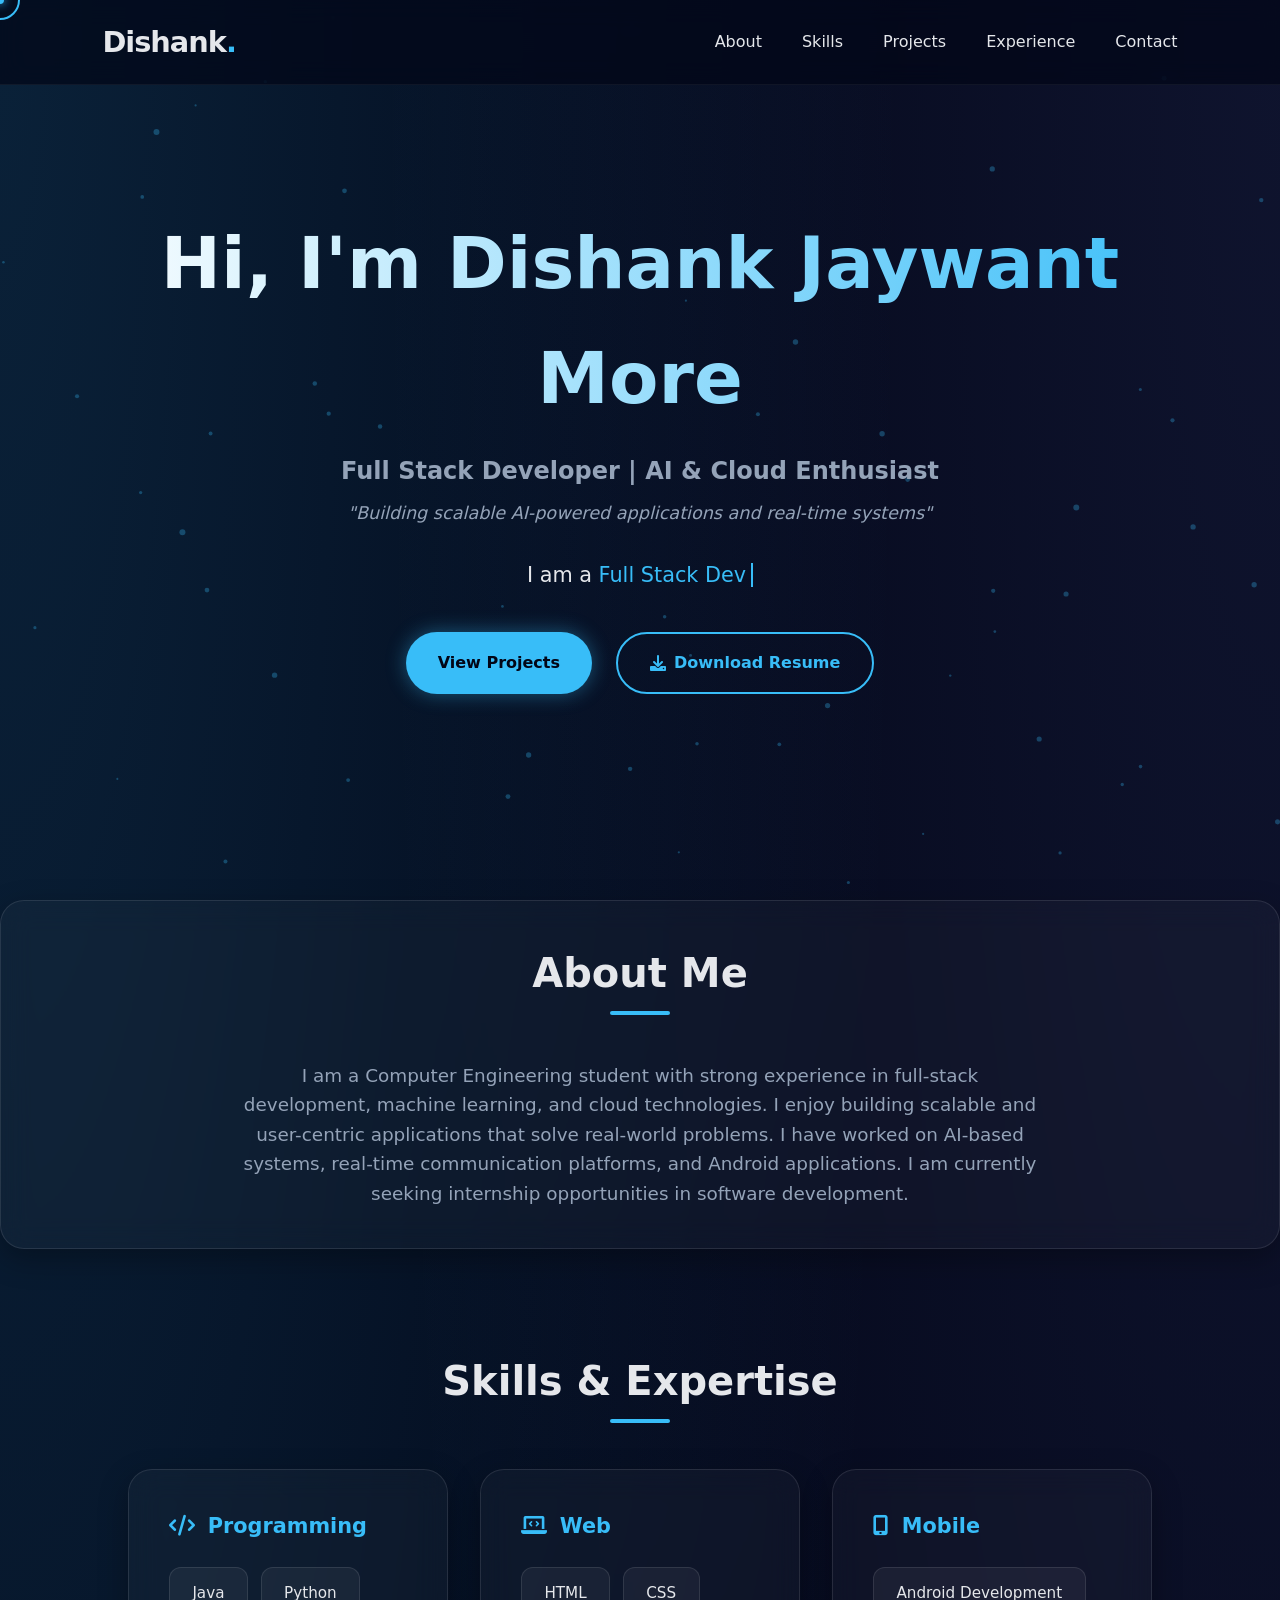
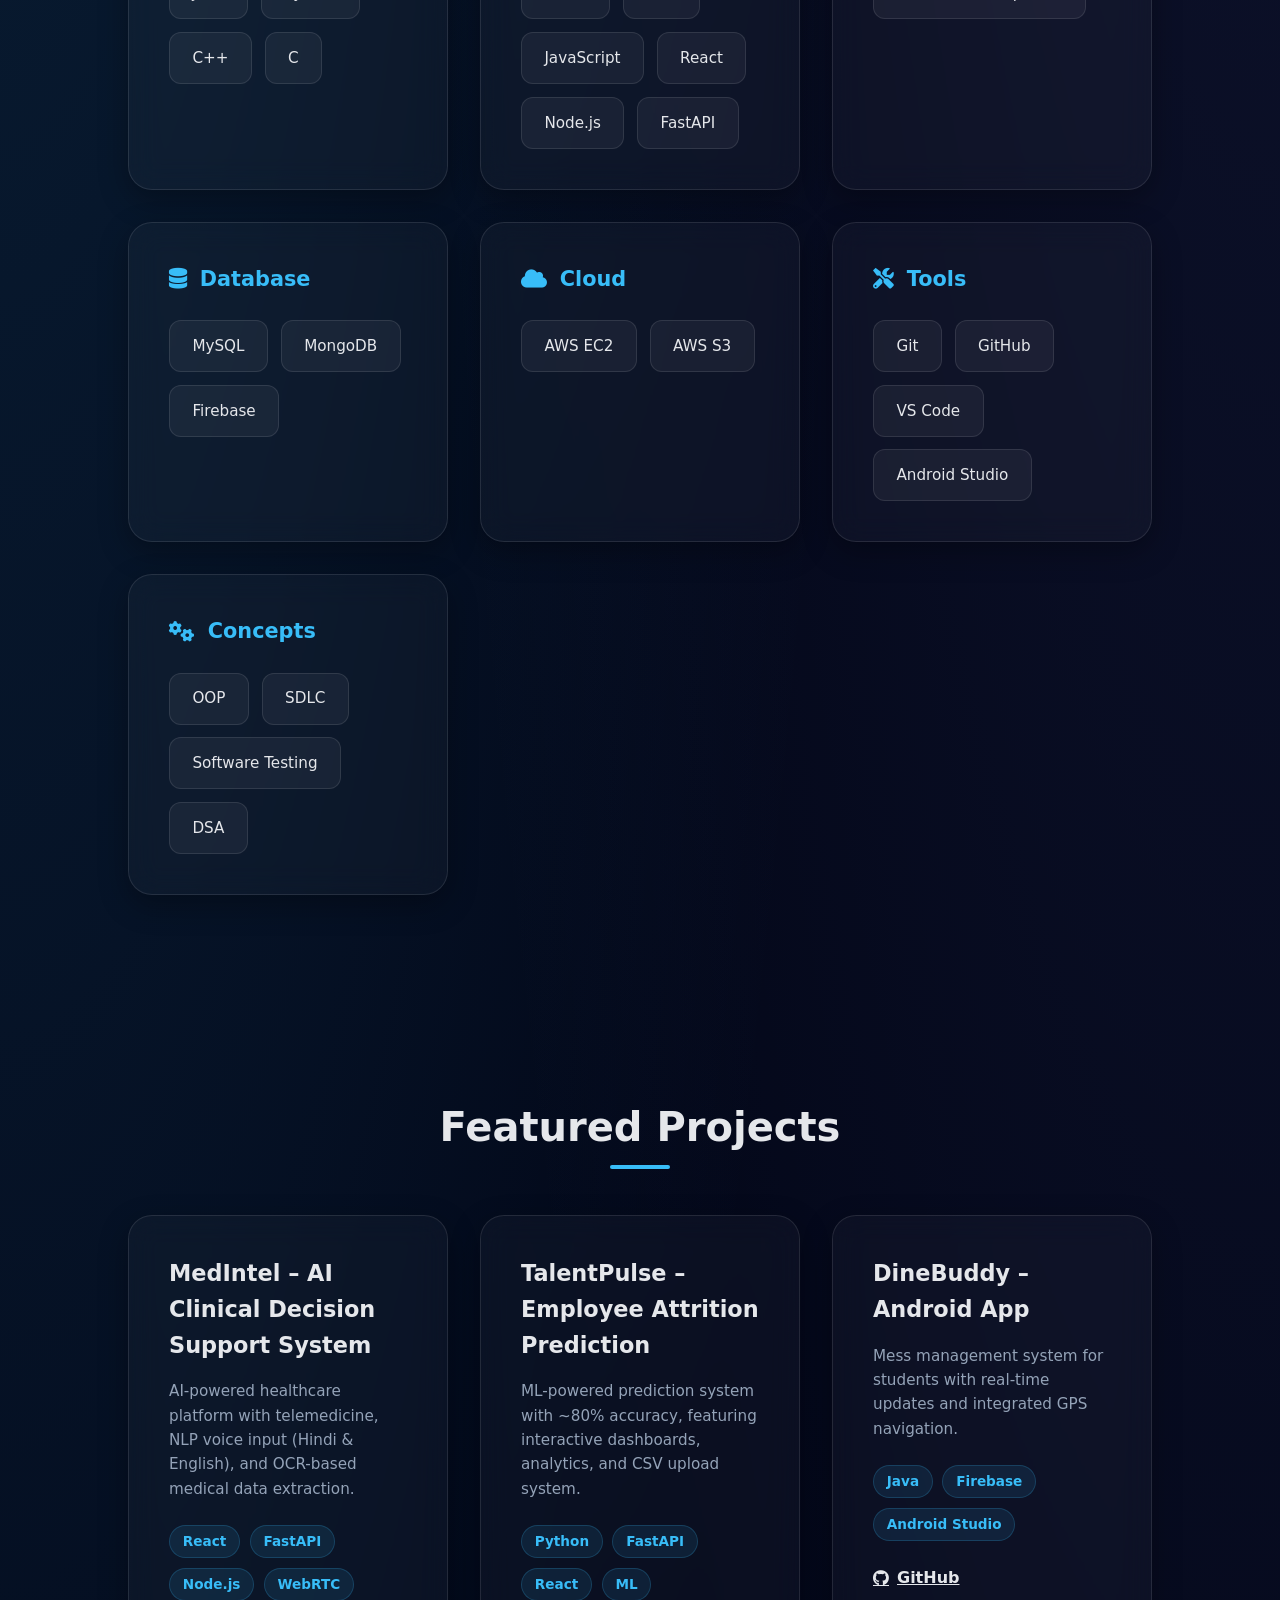
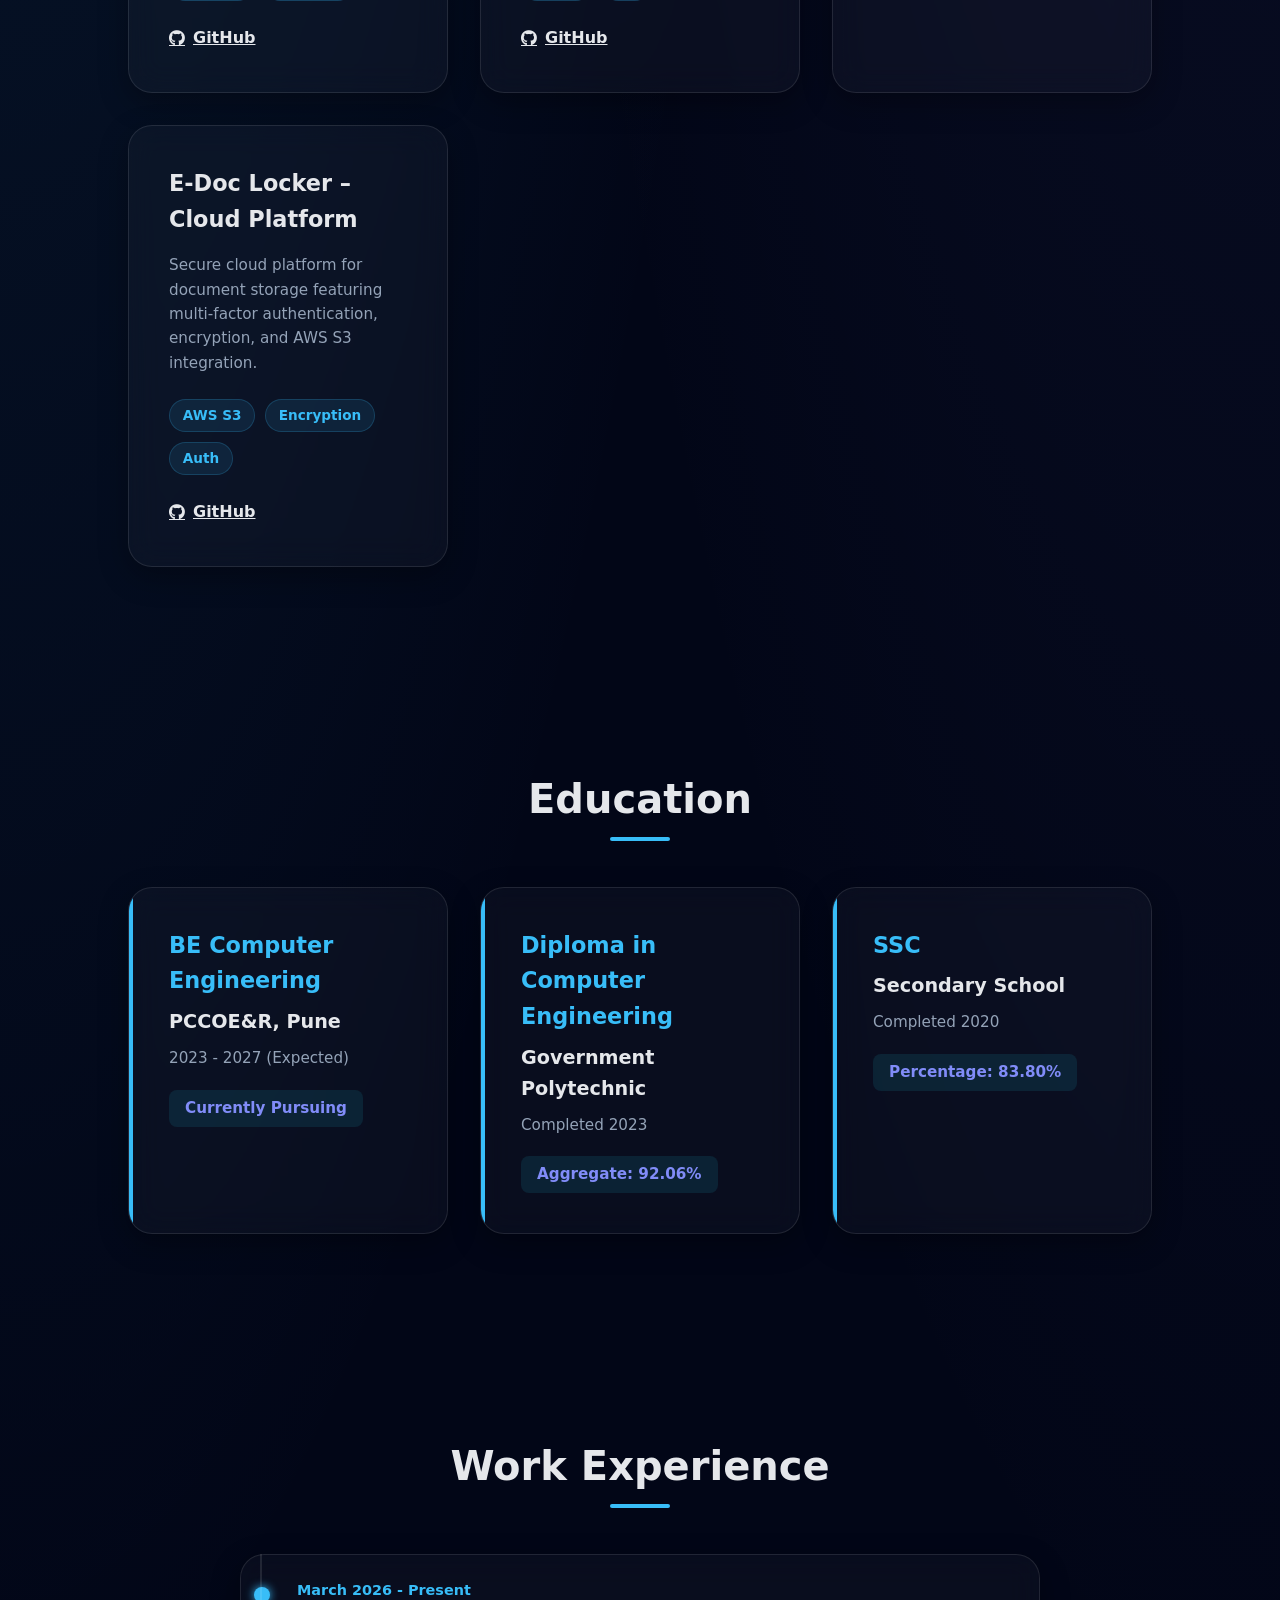
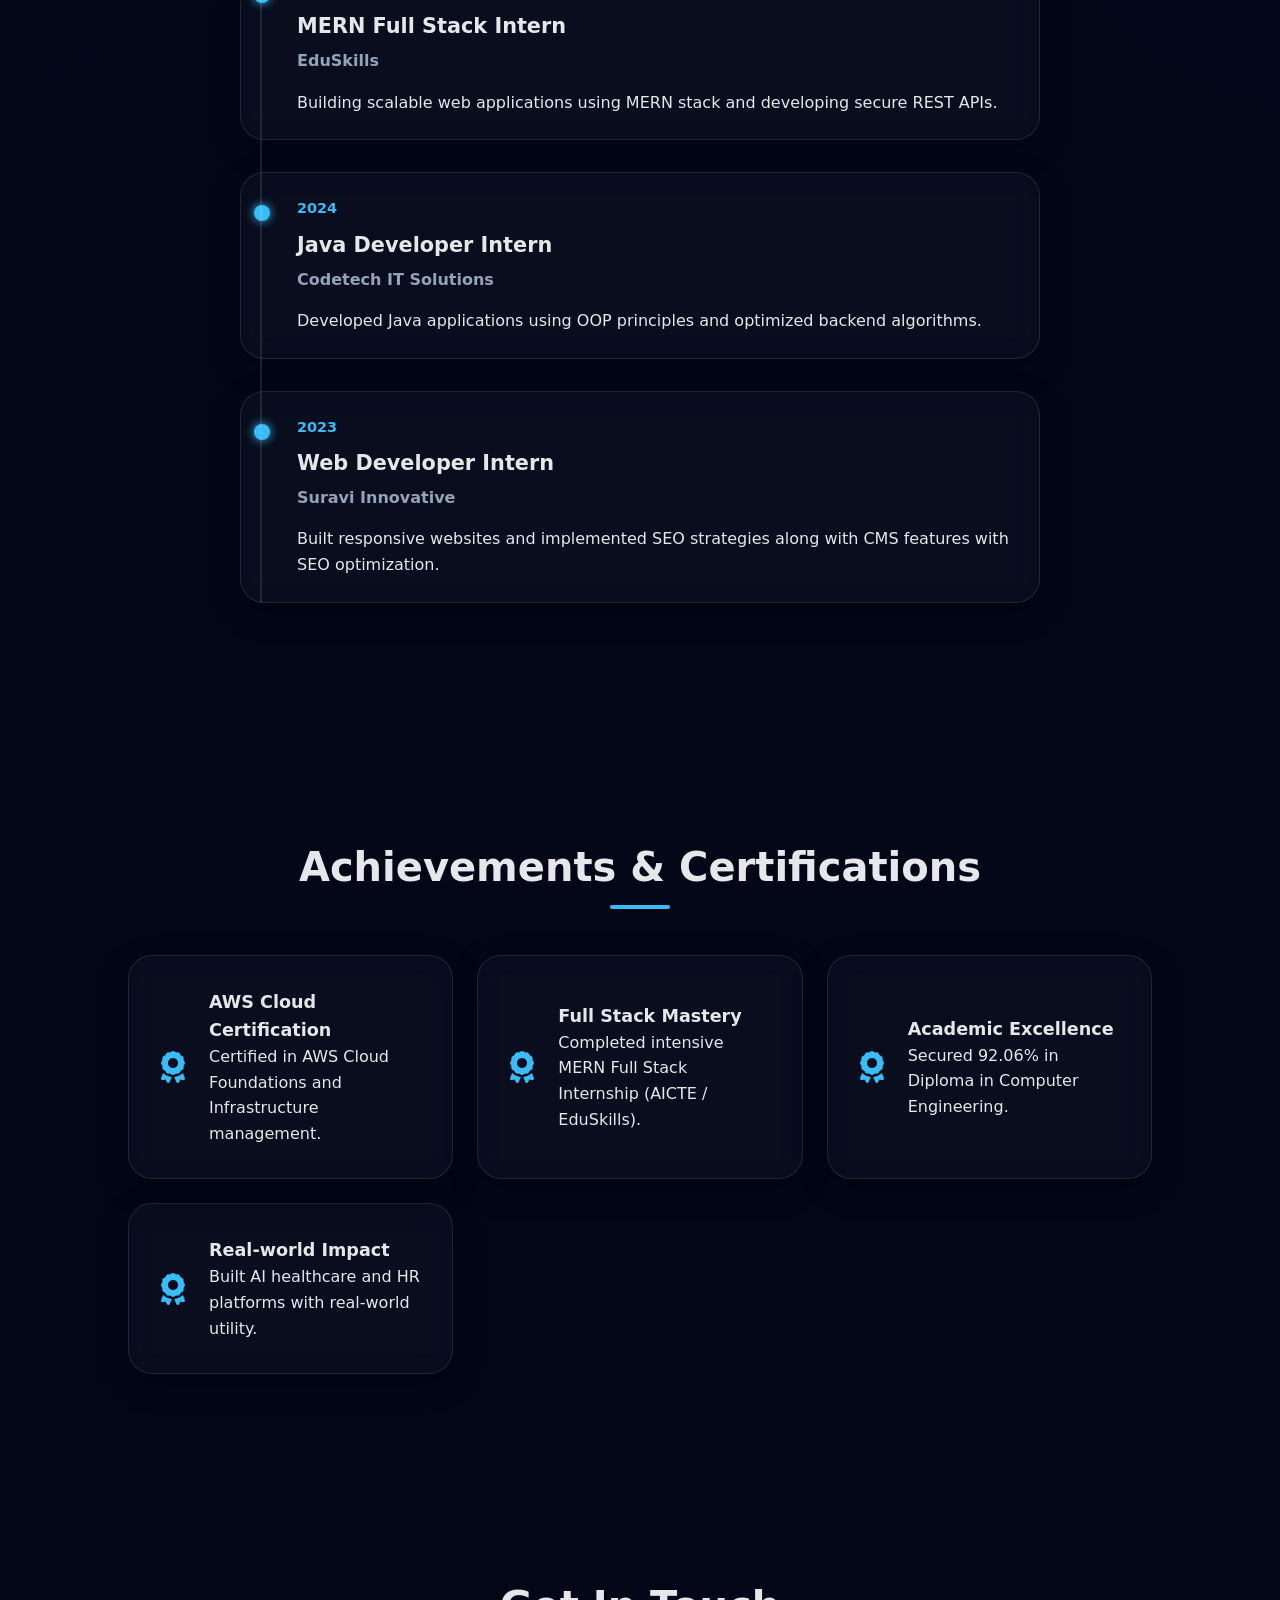
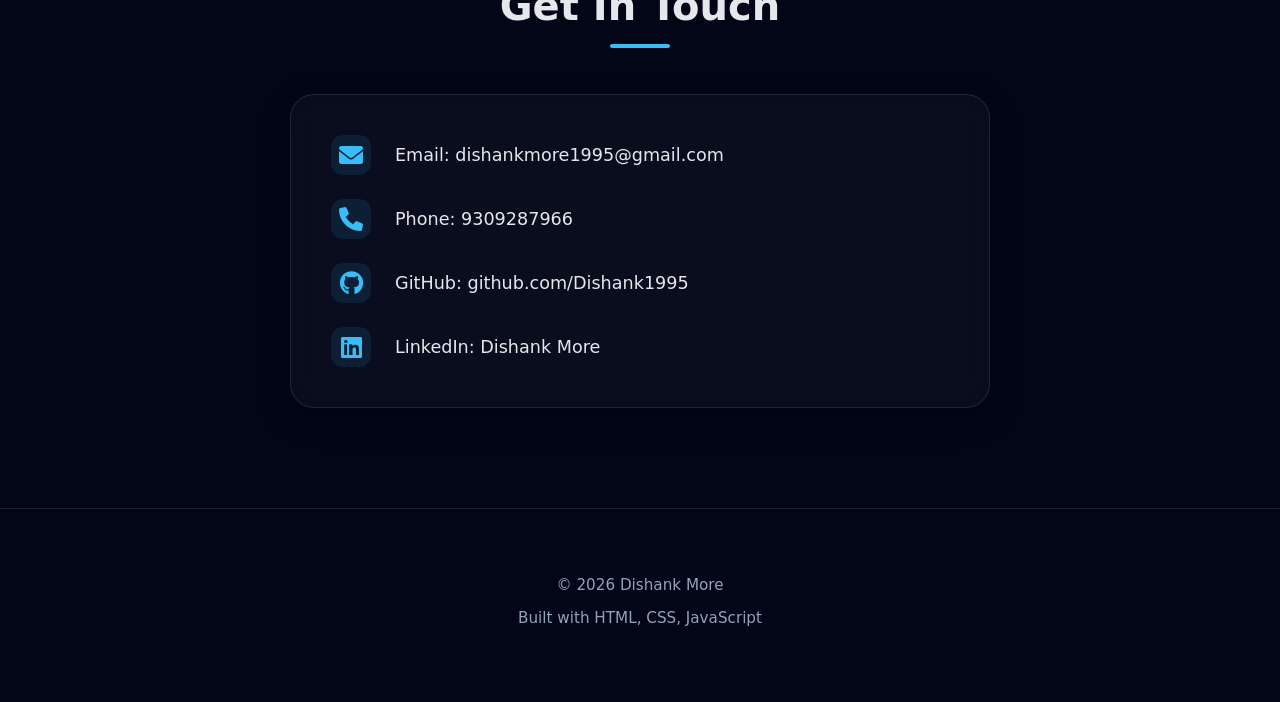
==== commit e5a3e17f: "Refined portfolio with new sections" ====
--- a/index.html
+++ b/index.html
@@ -10,6 +10,18 @@
 </head>
 
 <body>
+  <!-- Preloader -->
+  <div id="preloader">
+    <div class="loader-content">
+      <h1 class="loader-logo">Dishank<span>.</span></h1>
+      <div class="loader-bar"></div>
+    </div>
+  </div>
+
+  <!-- Futuristic Background & Cursor -->
+  <canvas id="particles"></canvas>
+  <div id="cursor-dot"></div>
+  <div id="cursor-outline"></div>
 
   <!-- NAVBAR -->
   <nav class="navbar sticky">
@@ -30,7 +42,8 @@
   </nav>
 
   <!-- HERO -->
-  <section class="hero">
+  <section id="home" class="hero">
+    <div class="hero-glow"></div>
     <div class="hero-content">
       <h1>Hi, I'm <span>Dishank Jaywant More</span></h1>
       <h2 class="hero-title">Full Stack Developer | AI & Cloud Enthusiast</h2>
@@ -67,22 +80,22 @@
       <div class="skills-category glass">
         <h3><i class="fas fa-code"></i> Programming</h3>
         <div class="skills-grid">
-          <div class="skill-card">Java</div>
-          <div class="skill-card">Python</div>
-          <div class="skill-card">C++</div>
-          <div class="skill-card">C</div>
+          <div class="skill-card reveal-item">Java</div>
+          <div class="skill-card reveal-item">Python</div>
+          <div class="skill-card reveal-item">C++</div>
+          <div class="skill-card reveal-item">C</div>
         </div>
       </div>
 
       <div class="skills-category glass">
         <h3><i class="fas fa-laptop-code"></i> Web</h3>
         <div class="skills-grid">
-          <div class="skill-card">HTML</div>
-          <div class="skill-card">CSS</div>
-          <div class="skill-card">JavaScript</div>
-          <div class="skill-card">React</div>
-          <div class="skill-card">Node.js</div>
-          <div class="skill-card">FastAPI</div>
+          <div class="skill-card reveal-item">HTML</div>
+          <div class="skill-card reveal-item">CSS</div>
+          <div class="skill-card reveal-item">JavaScript</div>
+          <div class="skill-card reveal-item">React</div>
+          <div class="skill-card reveal-item">Node.js</div>
+          <div class="skill-card reveal-item">FastAPI</div>
         </div>
       </div>
 
@@ -137,7 +150,7 @@
     <h2 class="section-title">Featured Projects</h2>
 
     <div class="projects-grid">
-      <div class="project-card glass">
+      <div class="project-card glass reveal-item">
         <div class="project-info">
           <h3>MedIntel – AI Clinical Decision Support System</h3>
           <p>AI-powered healthcare platform with telemedicine, NLP voice input (Hindi & English), and OCR-based medical data extraction.</p>
@@ -195,7 +208,7 @@
   <section id="education" class="section reveal">
     <h2 class="section-title">Education</h2>
     <div class="education-grid">
-      <div class="edu-card glass">
+      <div class="edu-card glass reveal-item">
         <h3>BE Computer Engineering</h3>
         <h4>PCCOE&R, Pune</h4>
         <p class="edu-date">2023 - 2027 (Expected)</p>
@@ -220,7 +233,7 @@
   <section id="experience" class="section reveal">
     <h2 class="section-title">Work Experience</h2>
     <div class="timeline">
-      <div class="timeline-item glass">
+      <div class="timeline-item glass reveal-item">
         <div class="timeline-dot"></div>
         <div class="timeline-date">March 2026 - Present</div>
         <div class="timeline-content">
@@ -254,7 +267,7 @@
   <section id="achievements" class="section reveal">
     <h2 class="section-title">Achievements & Certifications</h2>
     <div class="cert-grid">
-      <div class="cert-card glass">
+      <div class="cert-card glass reveal-item">
         <i class="fas fa-award"></i>
         <div>
           <h3>AWS Cloud Certification</h3>
@@ -312,7 +325,8 @@
 
 
   <footer>
-    <p>© 2026 Dishank Jaywant More | Crafted with passion</p>
+    <p>© 2026 Dishank More</p>
+    <p>Built with HTML, CSS, JavaScript</p>
   </footer>
 
   <script src="script.js"></script>
--- a/style.css
+++ b/style.css
@@ -3,8 +3,12 @@
   --secondary-color: #818cf8;
   --bg-dark: #020617;
   --bg-darker: #000000;
+  --neon-blue: #00f2ff;
+  --neon-cyan: #0ff;
   --text-main: #e5e7eb;
   --text-muted: #94a3b8;
+  --transition-fast: 0.3s ease;
+  --transition-slow: 0.6s cubic-bezier(0.175, 0.885, 0.32, 1.275);
   --glass-bg: rgba(255, 255, 255, 0.03);
   --glass-border: rgba(255, 255, 255, 0.1);
   --transition: all 0.3s cubic-bezier(0.4, 0, 0.2, 1);
@@ -29,7 +33,7 @@
 }
 
 /* =======================
-   NAVBAR
+   NAVBAR & LOGO
    ======================= */
 .navbar {
   position: fixed;
@@ -38,16 +42,18 @@
   display: flex;
   justify-content: space-between;
   align-items: center;
-  padding: 1.5rem 10%;
+  padding: 1.2rem 8%;
   z-index: 1000;
-  transition: var(--transition);
+  transition: var(--transition-fast);
+  background: rgba(2, 6, 23, 0.7);
+  backdrop-filter: blur(12px);
+  border-bottom: 1px solid rgba(255, 255, 255, 0.05);
 }
 
 .navbar.sticky {
-  padding: 1rem 10%;
-  background: rgba(2, 6, 23, 0.8);
-  backdrop-filter: blur(12px);
-  border-bottom: 1px solid var(--glass-border);
+  padding: 0.8rem 8%;
+  background: rgba(2, 6, 23, 0.85);
+  box-shadow: 0 4px 30px rgba(0, 0, 0, 0.5);
 }
 
 .logo {
@@ -55,6 +61,7 @@
   font-weight: 800;
   color: var(--text-main);
   text-decoration: none;
+  letter-spacing: -1px;
 }
 
 .logo span {
@@ -72,19 +79,19 @@
   color: var(--text-main);
   font-weight: 500;
   font-size: 1rem;
-  transition: var(--transition);
+  transition: var(--transition-fast);
   position: relative;
 }
 
 .nav-links a::after {
   content: '';
   position: absolute;
+  width: 0;
+  height: 2px;
   bottom: -5px;
   left: 0;
-  width: 0;
-  height: 2px;
   background: var(--primary-color);
-  transition: var(--transition);
+  transition: width 0.3s ease;
 }
 
 .nav-links a:hover {
@@ -111,10 +118,23 @@
   align-items: center;
   justify-content: center;
   text-align: center;
-  padding: 0 1rem;
-}
-
-.hero-content h1 {
+  padding: 0 5%;
+  position: relative;
+  overflow: hidden;
+}
+
+.hero-content {
+  z-index: 10;
+  animation: float 6s ease-in-out infinite;
+}
+
+@keyframes float {
+  0% { transform: translateY(0px); }
+  50% { transform: translateY(-20px); }
+  100% { transform: translateY(0px); }
+}
+
+.hero h1 {
   font-size: clamp(2.5rem, 8vw, 4.5rem);
   font-weight: 800;
   margin-bottom: 1rem;
@@ -225,17 +245,132 @@
 }
 
 .glass {
-  background: var(--glass-bg);
-  backdrop-filter: blur(12px);
-  border: 1px solid var(--glass-border);
+  background: rgba(255, 255, 255, 0.03);
+  backdrop-filter: blur(15px);
+  -webkit-backdrop-filter: blur(15px);
+  border: 1px solid rgba(255, 255, 255, 0.1);
   border-radius: 24px;
   padding: 2.5rem;
-  transition: var(--transition);
+  transition: all 0.4s cubic-bezier(0.175, 0.885, 0.32, 1.275);
+  box-shadow: 0 10px 30px rgba(0, 0, 0, 0.3);
 }
 
 .glass:hover {
-  border-color: rgba(56, 189, 248, 0.3);
-  background: rgba(255, 255, 255, 0.05);
+  transform: translateY(-10px) scale(1.02);
+  border-color: var(--primary-color);
+  background: rgba(255, 255, 255, 0.06);
+  --transition: all 0.3s cubic-bezier(0.4, 0, 0.2, 1);
+}
+
+/* =======================
+   PRELOADER
+   ======================= */
+#preloader {
+  position: fixed;
+  top: 0;
+  left: 0;
+  width: 100%;
+  height: 100%;
+  background: var(--bg-dark);
+  display: flex;
+  justify-content: center;
+  align-items: center;
+  z-index: 9999;
+  transition: opacity 0.8s ease, visibility 0.8s;
+}
+
+#preloader.fade-out {
+  opacity: 0;
+  visibility: hidden;
+}
+
+.loader-content {
+  text-align: center;
+}
+
+.loader-logo {
+  font-size: 3rem;
+  font-weight: 800;
+  margin-bottom: 20px;
+  animation: pulse 1.5s ease-in-out infinite;
+  color: var(--text-main);
+}
+
+.loader-logo span {
+  color: var(--primary-color);
+}
+
+.loader-bar {
+  width: 200px;
+  height: 2px;
+  background: rgba(255, 255, 255, 0.1);
+  margin: 0 auto;
+  position: relative;
+  overflow: hidden;
+}
+
+.loader-bar::after {
+  content: '';
+  position: absolute;
+  top: 0;
+  left: -100%;
+  width: 100%;
+  height: 100%;
+  background: var(--primary-color);
+  animation: loading 2s infinite;
+}
+
+@keyframes pulse {
+  0%, 100% { opacity: 1; transform: scale(1); }
+  50% { opacity: 0.7; transform: scale(0.98); }
+}
+
+@keyframes loading {
+  0% { left: -100%; }
+  50% { left: 0; }
+  100% { left: 100%; }
+}
+
+/* =======================
+   PARTICLES & CURSOR
+   ======================= */
+#particles {
+  position: fixed;
+  top: 0;
+  left: 0;
+  width: 100%;
+  height: 100%;
+  z-index: -1;
+  pointer-events: none;
+}
+
+#cursor-dot, #cursor-outline {
+  pointer-events: none;
+  position: fixed;
+  top: 0;
+  left: 0;
+  transform: translate(-50%, -50%);
+  border-radius: 50%;
+  z-index: 10000;
+  transition: opacity 0.3s ease;
+}
+
+#cursor-dot {
+  width: 8px;
+  height: 8px;
+  background-color: var(--primary-color);
+  box-shadow: 0 0 10px var(--primary-color);
+}
+
+#cursor-outline {
+  width: 40px;
+  height: 40px;
+  border: 2px solid var(--primary-color);
+  transition: all 0.1s ease-out;
+}
+
+@media (max-width: 768px) {
+  #cursor-dot, #cursor-outline { display: none; }
 }
 
 /* =======================
@@ -275,11 +410,20 @@
 
 .skill-card {
   background: rgba(255, 255, 255, 0.05);
-  padding: 0.6rem 1.2rem;
+  padding: 0.8rem 1.4rem;
   border-radius: 12px;
   font-size: 0.95rem;
-  transition: var(--transition);
-  border: 1px solid transparent;
+  font-weight: 500;
+  transition: all 0.3s ease;
+  border: 1px solid rgba(255, 255, 255, 0.1);
+}
+
+.skill-card:hover {
+  background: rgba(56, 189, 248, 0.1);
+  color: var(--primary-color);
+  border-color: var(--primary-color);
+  transform: translateY(-5px);
+  box-shadow: 0 5px 15px rgba(56, 189, 248, 0.2);
 }
 
 .skill-card:hover {
@@ -319,7 +463,7 @@
 .project-tags {
   display: flex;
   flex-wrap: wrap;
-  gap: 0.5rem;
+  gap: 0.6rem;
   margin-bottom: 1.5rem;
 }
 
@@ -327,23 +471,58 @@
   background: rgba(56, 189, 248, 0.1);
   color: var(--primary-color);
   padding: 0.3rem 0.8rem;
-  border-radius: 6px;
-  font-size: 0.8rem;
-  font-weight: 500;
+  border-radius: 20px;
+  font-size: 0.85rem;
+  font-weight: 600;
+  border: 1px solid rgba(56, 189, 248, 0.2);
 }
 
 .project-links a {
-  color: var(--text-main);
-  text-decoration: none;
+  display: inline-flex;
+  align-items: center;
+  gap: 0.5rem;
+  color: var(--text-main);
   font-weight: 600;
-  display: flex;
-  align-items: center;
-  gap: 0.5rem;
-  transition: var(--transition);
+  transition: var(--transition-fast);
 }
 
 .project-links a:hover {
   color: var(--primary-color);
+  transform: translateX(5px);
+}
+
+.project-li.hero-glow {
+  position: absolute;
+  top: 50%;
+  left: 50%;
+  transform: translate(-50%, -50%);
+  width: 500px;
+  height: 500px;
+  background: radial-gradient(circle, rgba(56, 189, 248, 0.15) 0%, transparent 70%);
+  z-index: -1;
+  filter: blur(50px);
+}
+
+.ripple {
+  position: absolute;
+  background: rgba(255, 255, 255, 0.3);
+  transform: translate(-50%, -50%);
+  pointer-events: none;
+  border-radius: 50%;
+  animation: ripple-animation 0.6s linear;
+}
+
+@keyframes ripple-animation {
+  from { width: 0; height: 0; opacity: 0.5; }
+  to { width: 400px; height: 400px; opacity: 0; }
+}
+
+.nav-links a.active {
+  color: var(--primary-color);
+}
+
+.nav-links a.active::after {
+  width: 100%;
 }
 
 /* =======================
@@ -355,28 +534,48 @@
   gap: 2rem;
 }
 
+.edu-card {
+  position: relative;
+  overflow: hidden;
+}
+
+.edu-card::before {
+  content: '';
+  position: absolute;
+  top: 0;
+  left: 0;
+  width: 4px;
+  height: 100%;
+  background: var(--primary-color);
+}
+
 .edu-card h3 {
-  font-size: 1.3rem;
+  font-size: 1.4rem;
   color: var(--primary-color);
   margin-bottom: 0.5rem;
 }
 
 .edu-card h4 {
-  font-size: 1.1rem;
+  font-size: 1.2rem;
   color: var(--text-main);
   margin-bottom: 0.5rem;
 }
 
 .edu-date {
-  font-size: 0.9rem;
+  font-size: 0.95rem;
   color: var(--text-muted);
-  margin-bottom: 1rem;
+  margin-bottom: 1.2rem;
+  font-weight: 500;
 }
 
 .edu-score, .edu-status {
+  display: inline-block;
+  background: rgba(34, 211, 238, 0.1);
+  color: var(--secondary-color);
+  padding: 0.4rem 1rem;
+  border-radius: 8px;
   font-weight: 600;
-  color: var(--secondary-color);
-  font-size: 1rem;
+  font-size: 0.95rem;
 }
 
 /* =======================
@@ -513,15 +712,20 @@
   padding: 4rem 1rem;
   border-top: 1px solid var(--glass-border);
   color: var(--text-muted);
-}
-
-/* =======================
-   SCROLL REVEAL
+  font-size: 0.95rem;
+}
+
+footer p {
+  margin-bottom: 0.5rem;
+}
+
+/* =======================
+   SCROLL REVEAL & STAGGER
    ======================= */
 .reveal {
   opacity: 0;
   transform: translateY(30px);
-  transition: all 0.8s ease-out;
+  transition: all 0.8s cubic-bezier(0.4, 0, 0.2, 1);
 }
 
 .reveal.active {
@@ -529,15 +733,26 @@
   transform: translateY(0);
 }
 
+.reveal-item {
+  opacity: 0;
+  transform: translateY(20px);
+  transition: all 0.5s cubic-bezier(0.4, 0, 0.2, 1);
+}
+
+.reveal-item.active {
+  opacity: 1;
+  transform: translateY(0);
+}
+
 /* =======================
    RESPONSIVE DESIGN
    ======================= */
 @media (max-width: 1024px) {
   .navbar {
-    padding: 1.5rem 5%;
+    padding: 1.2rem 5%;
   }
   .section {
-    padding: 80px 5%;
+    padding: 80px 8%;
   }
 }
 
@@ -548,44 +763,35 @@
 
   .nav-links {
     position: fixed;
-    top: -100%;
-    left: 0;
-    width: 100%;
+    top: 70px;
+    right: -100%;
+    width: 280px;
+    height: calc(100vh - 70px);
+    background: rgba(2, 6, 23, 0.95);
+    backdrop-filter: blur(20px);
     flex-direction: column;
-    background: var(--bg-dark);
-    padding: 4rem 0;
-    text-align: center;
-    transition: 0.4s;
-    border-bottom: 1px solid var(--glass-border);
+    padding: 3rem 2rem;
+    transition: 0.4s cubic-bezier(0.4, 0, 0.2, 1);
+    border-left: 1px solid var(--glass-border);
+    gap: 2rem;
   }
 
   .nav-links.active {
-    top: 70px;
+    right: 0;
   }
 
-  .hero-content h1 {
+  .hero h1 {
     font-size: 3rem;
   }
-
+  
   .hero-buttons {
     flex-direction: column;
+    width: 100%;
   }
-
+  
   .btn {
     width: 100%;
     justify-content: center;
   }
-
-  .timeline::after {
-    left: 15px;
-  }
-
-  .timeline-item {
-    padding-left: 3rem;
-  }
-
-  .timeline-dot {
-    left: 7px;
-  }
-}
-
+}
+
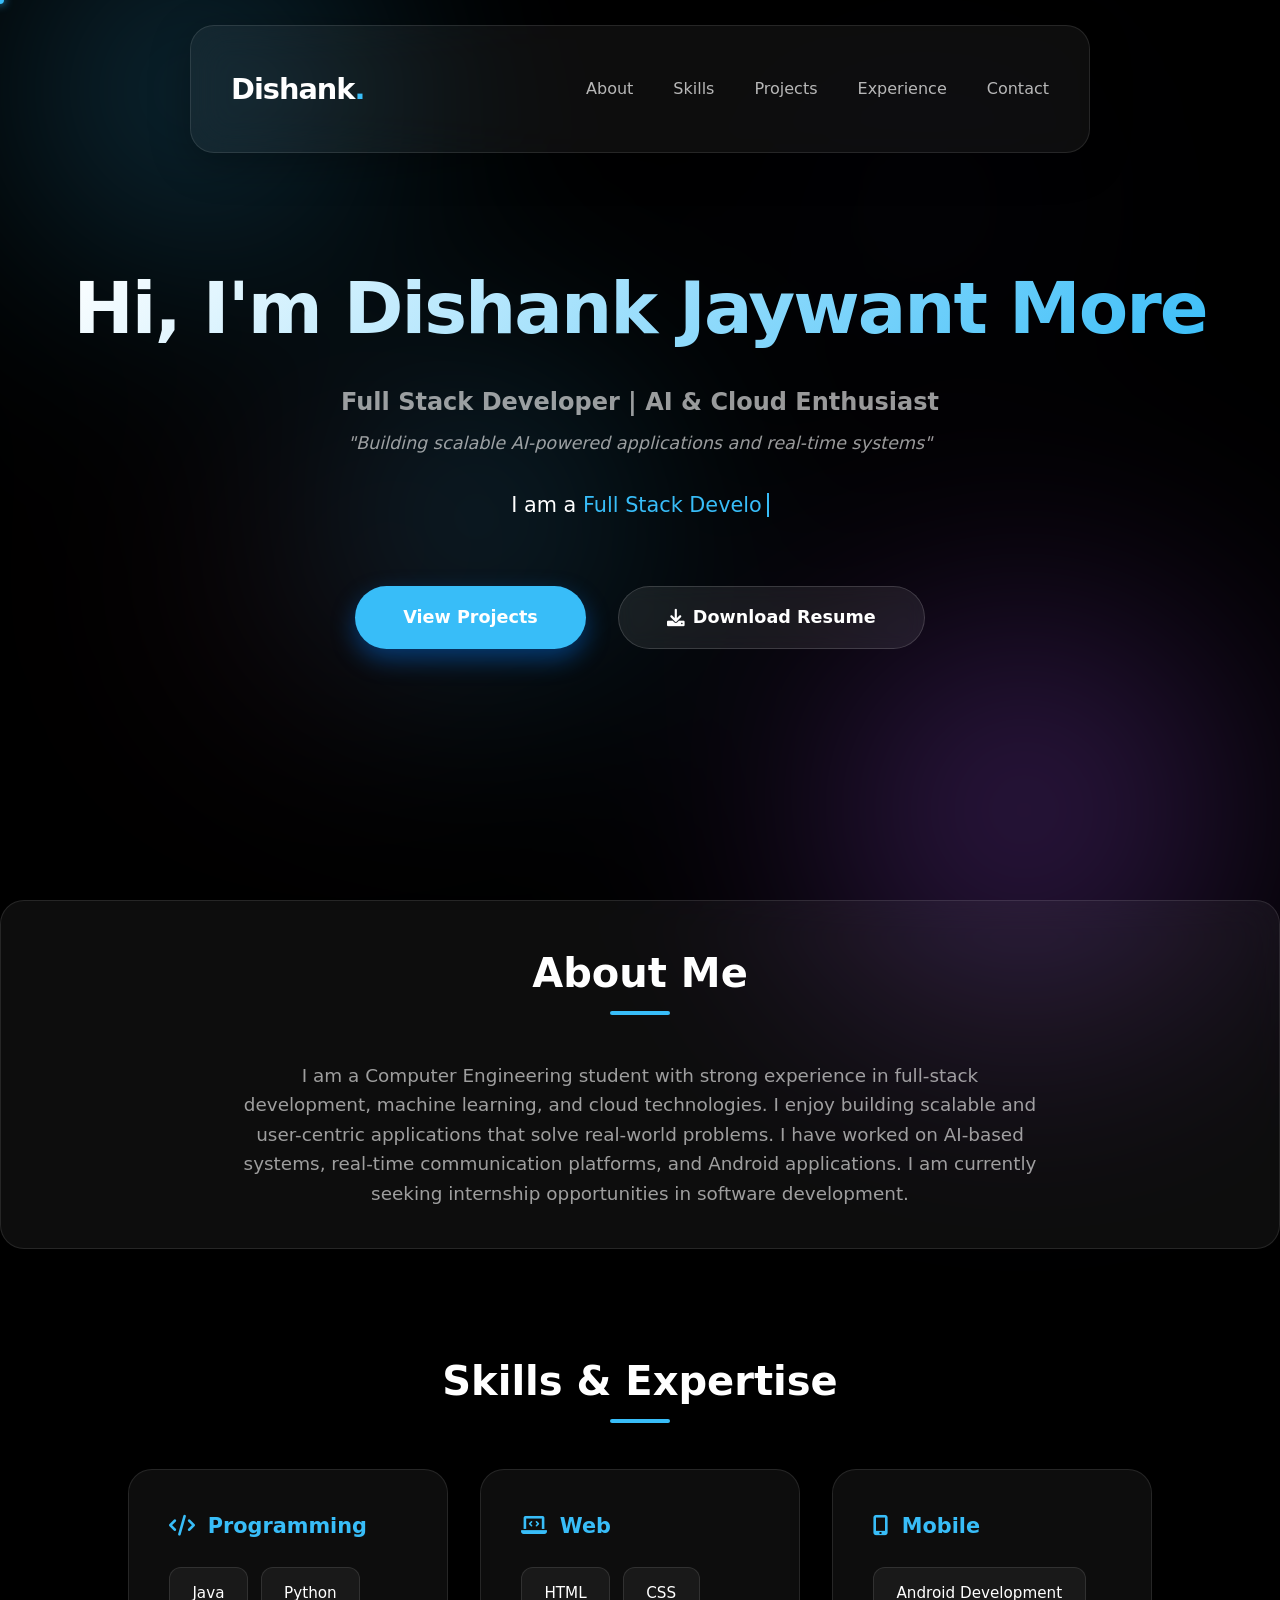
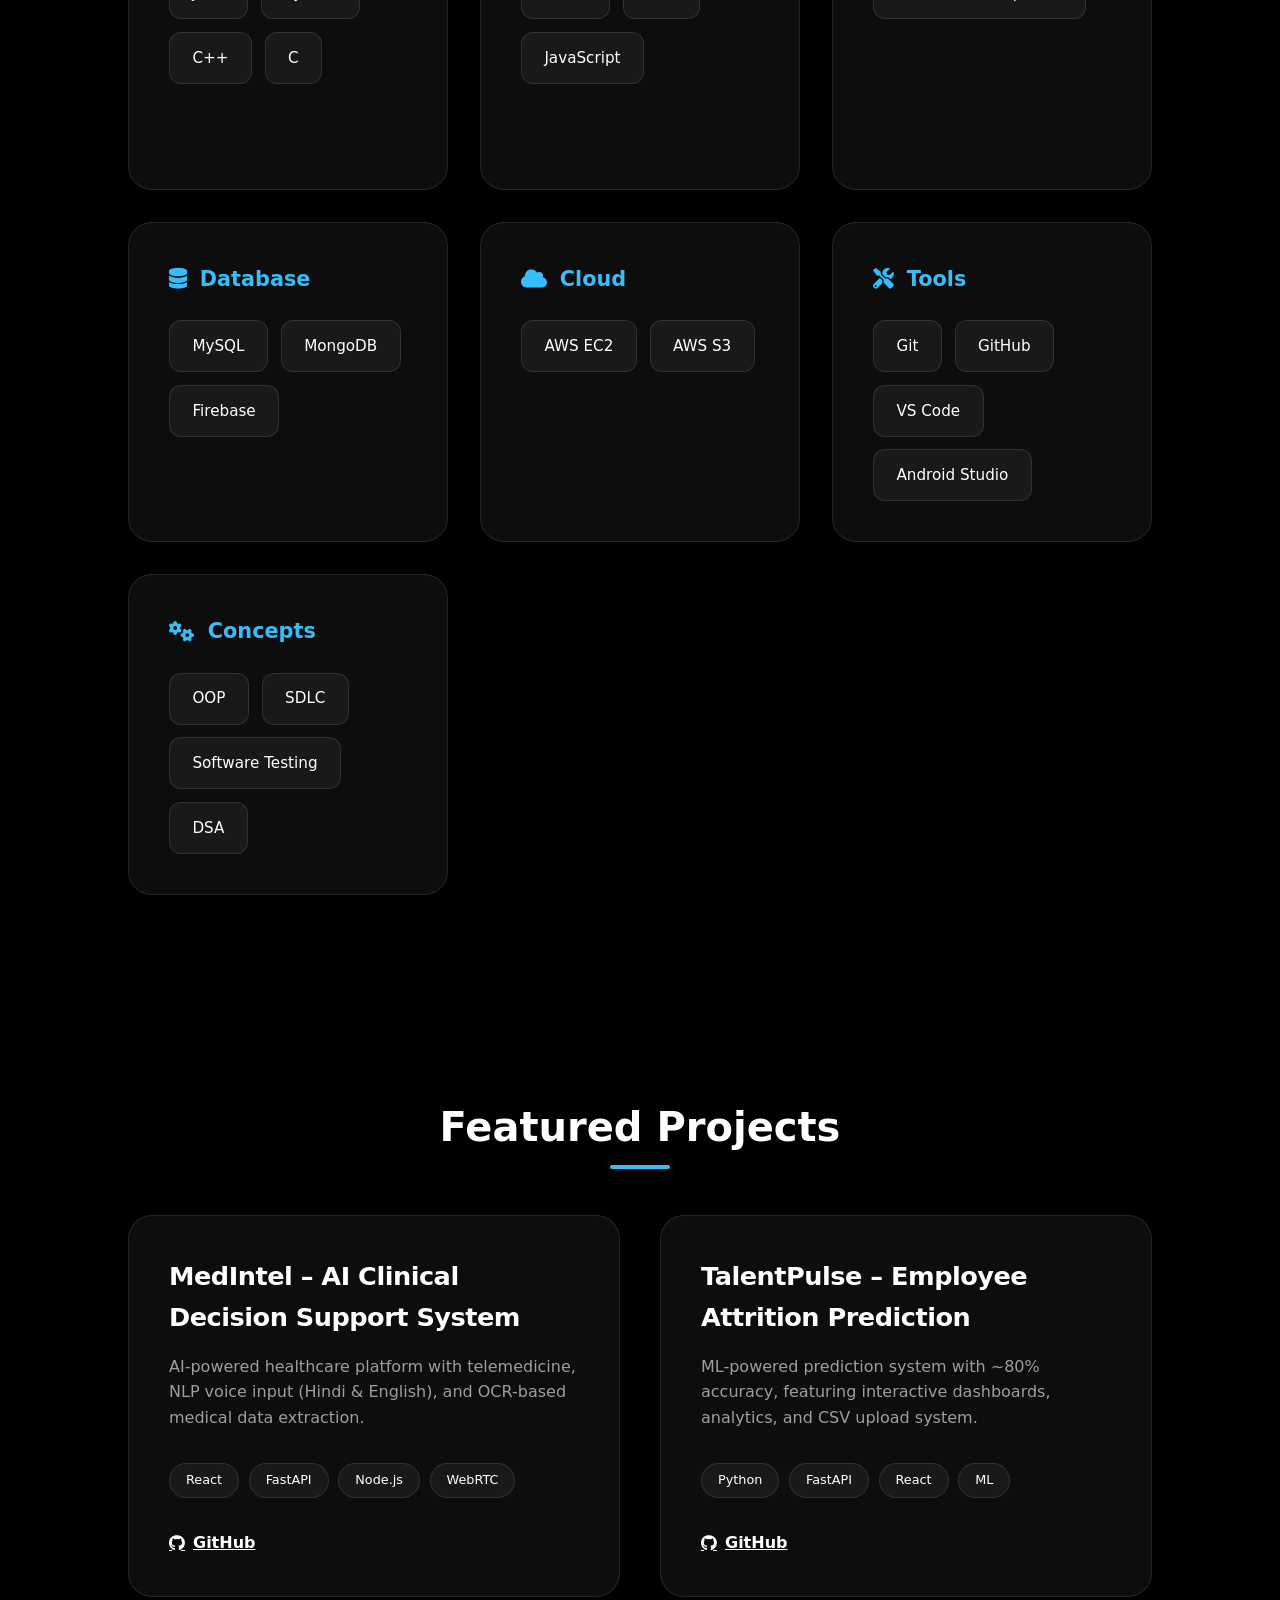
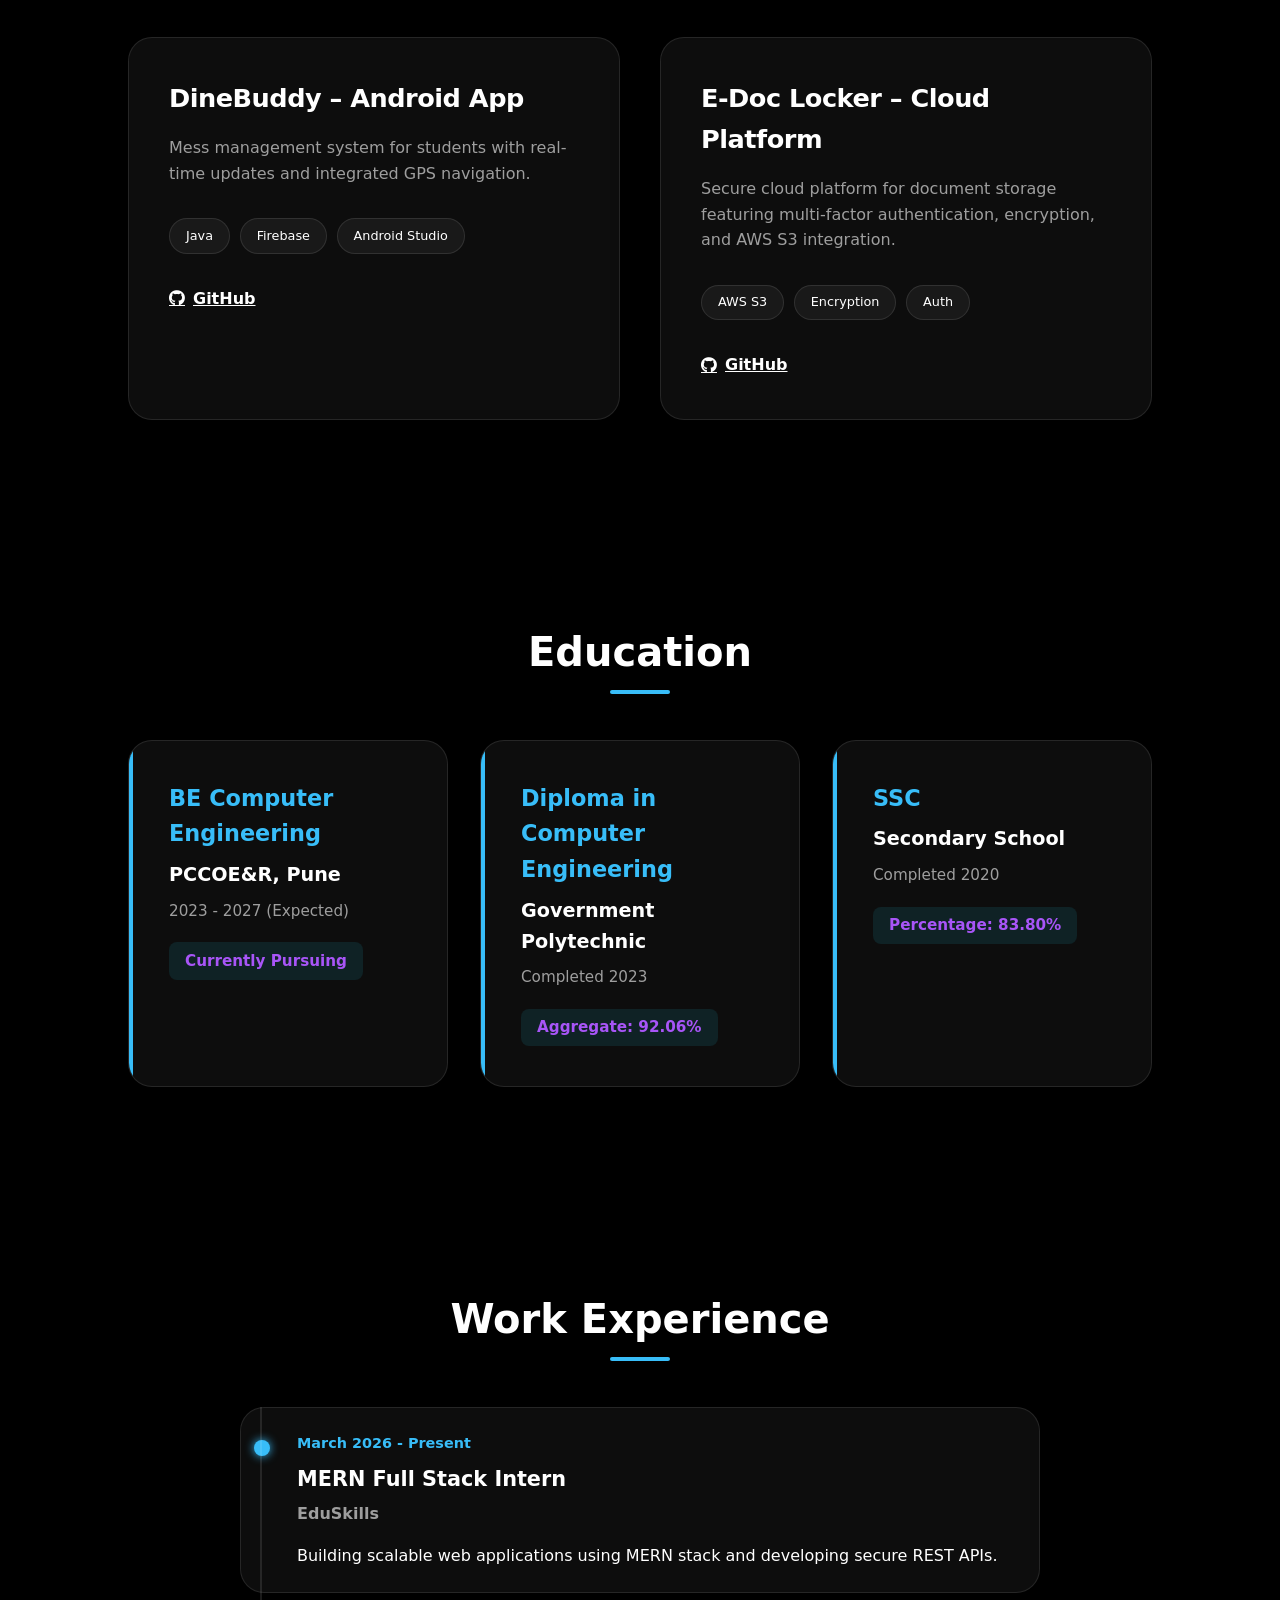
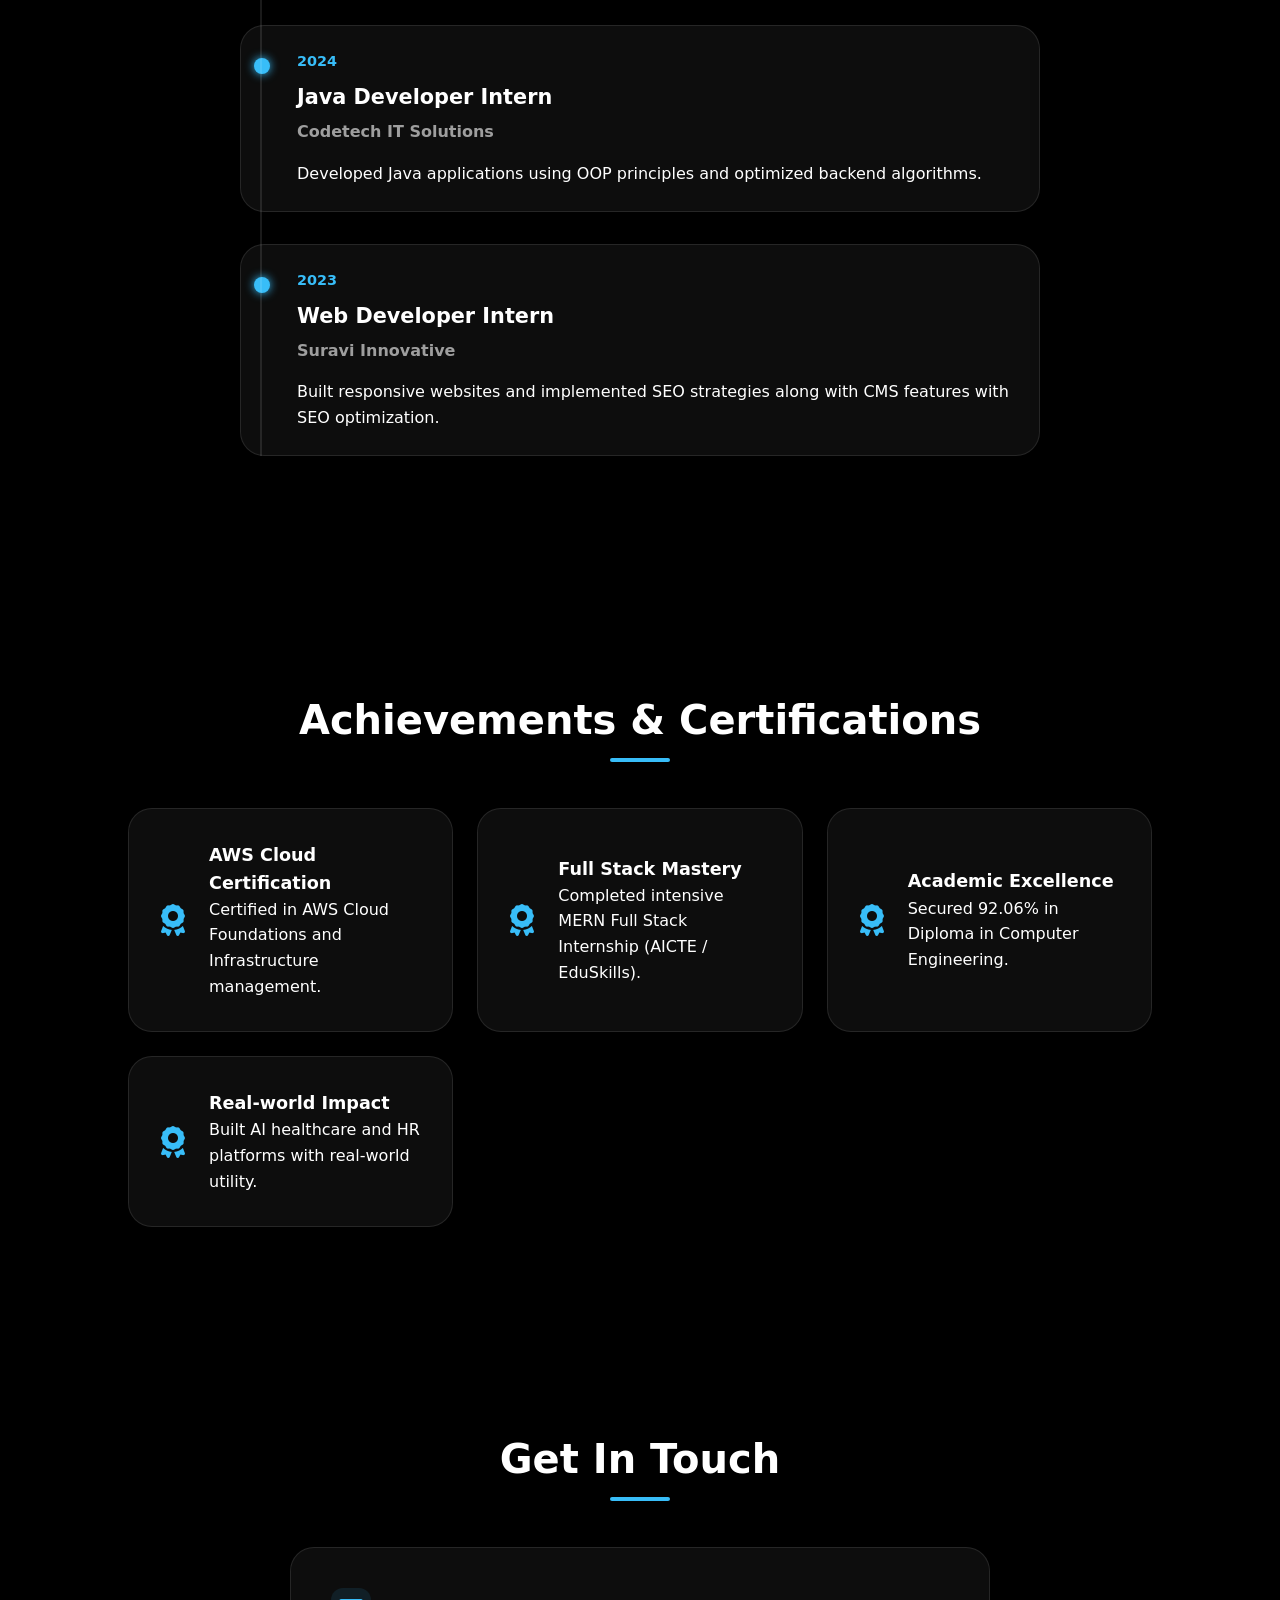
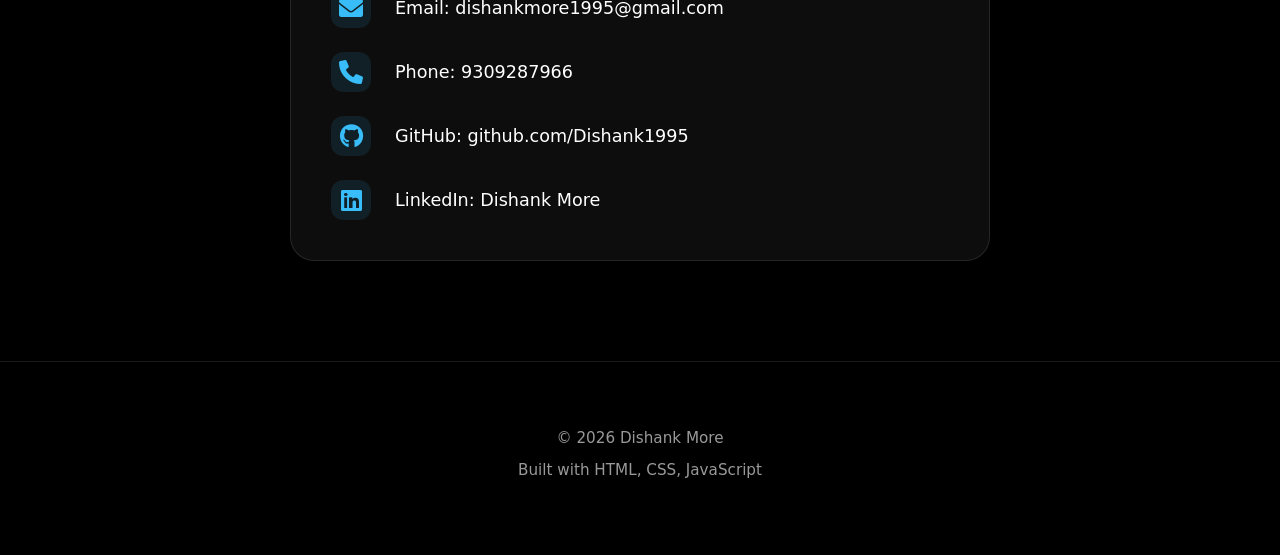
==== commit 1bc23872: "Refined portfolio with new sections" ====
--- a/index.html
+++ b/index.html
@@ -18,27 +18,34 @@
     </div>
   </div>
 
-  <!-- Futuristic Background & Cursor -->
-  <canvas id="particles"></canvas>
+  <!-- Apple Liquid Glass Background -->
+  <div class="background-blobs">
+    <div class="blob blob-1"></div>
+    <div class="blob blob-2"></div>
+    <div class="blob blob-3"></div>
+    <div class="blob blob-4"></div>
+    <div class="blob blob-5"></div>
+  </div>
+
   <div id="cursor-dot"></div>
-  <div id="cursor-outline"></div>
-
-  <!-- NAVBAR -->
-  <nav class="navbar sticky">
-    <h2 class="logo">Dishank<span>.</span></h2>
-
-    <!-- Hamburger -->
-    <div class="menu-toggle" id="mobile-menu">
-      <i class="fas fa-bars"></i>
-    </div>
-
-    <ul class="nav-links">
-      <li><a href="#about">About</a></li>
-      <li><a href="#skills">Skills</a></li>
-      <li><a href="#projects">Projects</a></li>
-      <li><a href="#experience">Experience</a></li>
-      <li><a href="#contact">Contact</a></li>
-    </ul>
+
+  <!-- NAVBAR (Pill Style) -->
+  <nav class="navbar">
+    <div class="nav-container glass">
+      <a href="#" class="logo">Dishank<span>.</span></a>
+      
+      <ul class="nav-links">
+        <li><a href="#about">About</a></li>
+        <li><a href="#skills">Skills</a></li>
+        <li><a href="#projects">Projects</a></li>
+        <li><a href="#experience">Experience</a></li>
+        <li><a href="#contact">Contact</a></li>
+      </ul>
+
+      <div class="menu-toggle" id="mobile-menu">
+        <i class="fas fa-bars"></i>
+      </div>
+    </div>
   </nav>
 
   <!-- HERO -->
--- a/style.css
+++ b/style.css
@@ -1,59 +1,161 @@
 :root {
   --primary-color: #38bdf8;
-  --secondary-color: #818cf8;
-  --bg-dark: #020617;
-  --bg-darker: #000000;
-  --neon-blue: #00f2ff;
-  --neon-cyan: #0ff;
-  --text-main: #e5e7eb;
-  --text-muted: #94a3b8;
-  --transition-fast: 0.3s ease;
-  --transition-slow: 0.6s cubic-bezier(0.175, 0.885, 0.32, 1.275);
-  --glass-bg: rgba(255, 255, 255, 0.03);
-  --glass-border: rgba(255, 255, 255, 0.1);
-  --transition: all 0.3s cubic-bezier(0.4, 0, 0.2, 1);
+  --secondary-color: #a855f7; /* Apple Purple */
+  --bg-dark: #000000;
+  --text-main: #ffffff;
+  --text-muted: rgba(255, 255, 255, 0.6);
+  --glass-bg: rgba(255, 255, 255, 0.05); /* Exact user requirement */
+  --glass-border: rgba(255, 255, 255, 0.1); /* Exact user requirement */
+  --glass-blur: 20px; /* Exact user requirement */
+  --transition-slow: 0.8s cubic-bezier(0.4, 0, 0.2, 1);
+  --transition-smooth: 0.4s cubic-bezier(0.4, 0, 0.2, 1);
 }
 
 * {
   margin: 0;
   padding: 0;
   box-sizing: border-box;
-  font-family: 'Inter', 'Segoe UI', system-ui, -apple-system, sans-serif;
+  font-family: 'Inter', -apple-system, system-ui, sans-serif;
   scroll-behavior: smooth;
 }
 
 body {
   background: var(--bg-dark);
-  background-image: 
-    radial-gradient(at 0% 0%, rgba(56, 189, 248, 0.15) 0, transparent 50%),
-    radial-gradient(at 100% 0%, rgba(129, 140, 248, 0.1) 0, transparent 50%);
   color: var(--text-main);
+  overflow-x: hidden;
   line-height: 1.6;
-  overflow-x: hidden;
-}
-
-/* =======================
-   NAVBAR & LOGO
+}
+
+/* =======================
+   LIQUID BUBBLE SYSTEM
+   ======================= */
+.background-blobs {
+  position: fixed;
+  top: 0;
+  left: 0;
+  width: 100%;
+  height: 100%;
+  z-index: -1;
+  filter: blur(120px); /* 100px+ Requirement */
+  opacity: 0.5;
+}
+
+.blob {
+  position: absolute;
+  border-radius: 50%;
+  filter: blur(60px);
+  animation: float-blob 25s infinite alternate ease-in-out;
+}
+
+.blob-1 {
+  width: 40%;
+  height: 40%;
+  background: radial-gradient(circle, var(--primary-color) 0%, transparent 70%);
+  top: -10%;
+  left: -5%;
+}
+
+.blob-2 {
+  width: 50%;
+  height: 50%;
+  background: radial-gradient(circle, var(--secondary-color) 0%, transparent 70%);
+  bottom: -15%;
+  right: -5%;
+  animation-delay: -7s;
+}
+
+.blob-3 {
+  width: 35%;
+  height: 35%;
+  background: radial-gradient(circle, #32ade6 0%, transparent 70%);
+  top: 40%;
+  left: 20%;
+  animation-delay: -12s;
+}
+
+.blob-4 {
+  width: 30%;
+  height: 30%;
+  background: radial-gradient(circle, #ff375f 0%, transparent 70%);
+  bottom: 20%;
+  left: 10%;
+  opacity: 0.3;
+  animation-delay: -18s;
+}
+
+.blob-5 {
+  width: 25%;
+  height: 25%;
+  background: radial-gradient(circle, #5e5ce6 0%, transparent 70%);
+  top: 10%;
+  right: 15%;
+  opacity: 0.3;
+  animation-delay: -4s;
+}
+
+@keyframes float-blob {
+  0% { transform: translate(0, 0) rotate(0deg) scale(1); }
+  33% { transform: translate(50px, -70px) rotate(10deg) scale(1.1); }
+  66% { transform: translate(-40px, 40px) rotate(-10deg) scale(0.9); }
+  100% { transform: translate(0, 0) rotate(0deg) scale(1); }
+}
+
+/* =======================
+   NAVBAR (APPLE FLOATING STYLE)
    ======================= */
 .navbar {
   position: fixed;
-  top: 0;
+  top: 25px; /* Margin from top */
   width: 100%;
+  display: flex;
+  justify-content: center;
+  z-index: 1000;
+  padding: 0 5%;
+}
+
+.nav-container {
   display: flex;
   justify-content: space-between;
   align-items: center;
-  padding: 1.2rem 8%;
-  z-index: 1000;
-  transition: var(--transition-fast);
-  background: rgba(2, 6, 23, 0.7);
-  backdrop-filter: blur(12px);
-  border-bottom: 1px solid rgba(255, 255, 255, 0.05);
-}
-
-.navbar.sticky {
-  padding: 0.8rem 8%;
-  background: rgba(2, 6, 23, 0.85);
-  box-shadow: 0 4px 30px rgba(0, 0, 0, 0.5);
+  padding: 0.7rem 2.5rem;
+  width: 100%;
+  max-width: 900px; /* Floating look */
+  border-radius: 50px; /* Pillar look */
+  background: rgba(20, 20, 20, 0.4);
+  backdrop-filter: blur(20px);
+  -webkit-backdrop-filter: blur(20px);
+  border: 1px solid rgba(255, 255, 255, 0.1);
+  box-shadow: 0 10px 40px rgba(0, 0, 0, 0.3);
+  transition: all 0.4s ease;
+}
+
+.logo {
+  font-size: 1.5rem;
+  font-weight: 700;
+  color: #fff;
+  text-decoration: none;
+}
+
+.logo span { color: var(--primary-color); }
+
+.nav-links {
+  display: flex;
+  gap: 2rem;
+  list-style: none;
+}
+
+.nav-links a {
+  text-decoration: none;
+  color: var(--text-main);
+  font-weight: 500;
+  font-size: 0.95rem;
+  transition: var(--transition);
+  opacity: 0.7;
+}
+
+.nav-links a:hover, .nav-links a.active {
+  opacity: 1;
+  color: var(--primary-color);
 }
 
 .logo {
@@ -118,9 +220,6 @@
   align-items: center;
   justify-content: center;
   text-align: center;
-  padding: 0 5%;
-  position: relative;
-  overflow: hidden;
 }
 
 .hero-content {
@@ -137,11 +236,12 @@
 .hero h1 {
   font-size: clamp(2.5rem, 8vw, 4.5rem);
   font-weight: 800;
-  margin-bottom: 1rem;
-  background: linear-gradient(to right, #fff, var(--primary-color));
+  letter-spacing: -2px;
+  background: linear-gradient(135deg, #fff 0%, var(--primary-color) 100%);
   -webkit-background-clip: text;
   background-clip: text;
   -webkit-text-fill-color: transparent;
+  margin-bottom: 1rem;
 }
 
 .hero-title {
@@ -176,18 +276,19 @@
 }
 
 .hero-buttons {
-  display: flex;
-  gap: 1.5rem;
+  margin-top: 4rem;
+  display: flex;
+  gap: 2rem;
   justify-content: center;
-  flex-wrap: wrap;
 }
 
 .btn {
-  padding: 1rem 2rem;
+  padding: 1rem 3rem;
   border-radius: 50px;
   font-weight: 600;
   text-decoration: none;
-  transition: var(--transition);
+  transition: var(--transition-smooth);
+  font-size: 1.1rem;
   display: inline-flex;
   align-items: center;
   gap: 0.5rem;
@@ -195,24 +296,25 @@
 
 .btn-glow {
   background: var(--primary-color);
-  color: var(--bg-dark);
-  box-shadow: 0 0 20px rgba(56, 189, 248, 0.4);
+  color: #fff;
+  box-shadow: 0 10px 25px rgba(0, 122, 255, 0.4);
 }
 
 .btn-glow:hover {
-  transform: translateY(-3px);
-  box-shadow: 0 0 30px rgba(56, 189, 248, 0.6);
+  transform: translateY(-5px) scale(1.05);
+  box-shadow: 0 15px 35px rgba(0, 122, 255, 0.6);
 }
 
 .btn-outline {
-  border: 2px solid var(--primary-color);
-  color: var(--primary-color);
+  background: rgba(255, 255, 255, 0.08);
+  color: #fff;
+  border: 1px solid rgba(255, 255, 255, 0.15);
+  backdrop-filter: blur(10px);
 }
 
 .btn-outline:hover {
-  background: var(--primary-color);
-  color: var(--bg-dark);
-  transform: translateY(-3px);
+  background: rgba(255, 255, 255, 0.15);
+  transform: translateY(-5px) scale(1.05);
 }
 
 /* =======================
@@ -245,25 +347,22 @@
 }
 
 .glass {
-  background: rgba(255, 255, 255, 0.03);
-  backdrop-filter: blur(15px);
-  -webkit-backdrop-filter: blur(15px);
-  border: 1px solid rgba(255, 255, 255, 0.1);
+  background: var(--glass-bg);
+  backdrop-filter: blur(20px);
+  -webkit-backdrop-filter: blur(20px);
+  border: 1px solid var(--glass-border);
   border-radius: 24px;
   padding: 2.5rem;
-  transition: all 0.4s cubic-bezier(0.175, 0.885, 0.32, 1.275);
-  box-shadow: 0 10px 30px rgba(0, 0, 0, 0.3);
+  transition: var(--transition);
 }
 
 .glass:hover {
-  transform: translateY(-10px) scale(1.02);
-  border-color: var(--primary-color);
   background: rgba(255, 255, 255, 0.06);
   --transition: all 0.3s cubic-bezier(0.4, 0, 0.2, 1);
 }
 
 /* =======================
-   PRELOADER
+   PRELOADER (MINIMAL APPLE)
    ======================= */
 #preloader {
   position: fixed;
@@ -271,64 +370,18 @@
   left: 0;
   width: 100%;
   height: 100%;
-  background: var(--bg-dark);
+  background: #000;
   display: flex;
   justify-content: center;
   align-items: center;
   z-index: 9999;
-  transition: opacity 0.8s ease, visibility 0.8s;
-}
-
-#preloader.fade-out {
-  opacity: 0;
-  visibility: hidden;
-}
-
-.loader-content {
-  text-align: center;
 }
 
 .loader-logo {
-  font-size: 3rem;
-  font-weight: 800;
-  margin-bottom: 20px;
-  animation: pulse 1.5s ease-in-out infinite;
-  color: var(--text-main);
-}
-
-.loader-logo span {
-  color: var(--primary-color);
-}
-
-.loader-bar {
-  width: 200px;
-  height: 2px;
-  background: rgba(255, 255, 255, 0.1);
-  margin: 0 auto;
-  position: relative;
-  overflow: hidden;
-}
-
-.loader-bar::after {
-  content: '';
-  position: absolute;
-  top: 0;
-  left: -100%;
-  width: 100%;
-  height: 100%;
-  background: var(--primary-color);
-  animation: loading 2s infinite;
-}
-
-@keyframes pulse {
-  0%, 100% { opacity: 1; transform: scale(1); }
-  50% { opacity: 0.7; transform: scale(0.98); }
-}
-
-@keyframes loading {
-  0% { left: -100%; }
-  50% { left: 0; }
-  100% { left: 100%; }
+  font-size: 2.5rem;
+  font-weight: 700;
+  letter-spacing: -1px;
+  color: #fff;
 }
 
 /* =======================
@@ -434,47 +487,46 @@
 }
 
 /* =======================
-   PROJECTS SECTION
+   PROJECTS (APPLE CARD UI)
    ======================= */
 .projects-grid {
   display: grid;
   grid-template-columns: repeat(auto-fit, minmax(320px, 1fr));
-  gap: 2rem;
+  gap: 2.5rem;
 }
 
 .project-card {
   display: flex;
   flex-direction: column;
   justify-content: space-between;
+  text-align: left;
 }
 
 .project-card h3 {
+  font-size: 1.6rem;
   margin-bottom: 1rem;
-  font-size: 1.4rem;
-  color: var(--text-main);
+  letter-spacing: -0.5px;
 }
 
 .project-card p {
   color: var(--text-muted);
-  font-size: 0.95rem;
-  margin-bottom: 1.5rem;
+  margin-bottom: 2rem;
 }
 
 .project-tags {
   display: flex;
   flex-wrap: wrap;
   gap: 0.6rem;
-  margin-bottom: 1.5rem;
+  margin-bottom: 2rem;
 }
 
 .project-tags span {
-  background: rgba(56, 189, 248, 0.1);
-  color: var(--primary-color);
-  padding: 0.3rem 0.8rem;
-  border-radius: 20px;
-  font-size: 0.85rem;
-  font-weight: 600;
-  border: 1px solid rgba(56, 189, 248, 0.2);
+  padding: 0.4rem 1rem;
+  background: rgba(255, 255, 255, 0.05);
+  border: 1px solid rgba(255, 255, 255, 0.1);
+  border-radius: 50px;
+  font-size: 0.8rem;
+  font-weight: 500;
 }
 
 .project-links a {
@@ -720,23 +772,23 @@
 }
 
 /* =======================
-   SCROLL REVEAL & STAGGER
+   REVEAL SYSTEM (STAGGER)
    ======================= */
 .reveal {
   opacity: 0;
-  transform: translateY(30px);
-  transition: all 0.8s cubic-bezier(0.4, 0, 0.2, 1);
+  transform: translateY(40px) scale(0.98);
+  transition: var(--transition-slow);
 }
 
 .reveal.active {
   opacity: 1;
-  transform: translateY(0);
+  transform: translateY(0) scale(1);
 }
 
 .reveal-item {
   opacity: 0;
   transform: translateY(20px);
-  transition: all 0.5s cubic-bezier(0.4, 0, 0.2, 1);
+  transition: 0.6s cubic-bezier(0.4, 0, 0.2, 1);
 }
 
 .reveal-item.active {
@@ -745,7 +797,7 @@
 }
 
 /* =======================
-   RESPONSIVE DESIGN
+   MOBILE OPTIMIZATION
    ======================= */
 @media (max-width: 1024px) {
   .navbar {
@@ -761,37 +813,59 @@
     display: block;
   }
 
+  .section {
+    padding: 60px 20px;
+  }
+
+  .section-title {
+    font-size: 2rem; /* Optimized heading */
+  }
+
+  p, span, div {
+    font-size: 15px; /* Optimized text */
+  }
+
+  .nav-container {
+    width: 95%;
+    padding: 0.6rem 1.5rem;
+  }
+
+  .hero h1 {
+    font-size: 3rem;
+  }
+
+  .hero-buttons {
+    flex-direction: column;
+    gap: 1rem;
+    width: 100%;
+  }
+
+  .btn {
+    width: 100%; /* Full width buttons */
+    padding: 1.2rem;
+  }
+
+  .background-blobs {
+    filter: blur(80px); /* Lighter blur for performance */
+  }
+
+  .blob-4, .blob-5 { display: none; } /* Reduce count */
+
   .nav-links {
     position: fixed;
-    top: 70px;
+    top: 80px;
     right: -100%;
     width: 280px;
-    height: calc(100vh - 70px);
-    background: rgba(2, 6, 23, 0.95);
-    backdrop-filter: blur(20px);
+    height: auto;
+    background: rgba(10, 10, 10, 0.8);
+    backdrop-filter: blur(30px);
+    border-radius: 20px;
+    padding: 2rem;
     flex-direction: column;
-    padding: 3rem 2rem;
-    transition: 0.4s cubic-bezier(0.4, 0, 0.2, 1);
-    border-left: 1px solid var(--glass-border);
-    gap: 2rem;
+    border: 1px solid rgba(255, 255, 255, 0.1);
   }
 
   .nav-links.active {
-    right: 0;
-  }
-
-  .hero h1 {
-    font-size: 3rem;
-  }
-  
-  .hero-buttons {
-    flex-direction: column;
-    width: 100%;
-  }
-  
-  .btn {
-    width: 100%;
-    justify-content: center;
-  }
-}
-
+    right: 20px;
+  }
+}
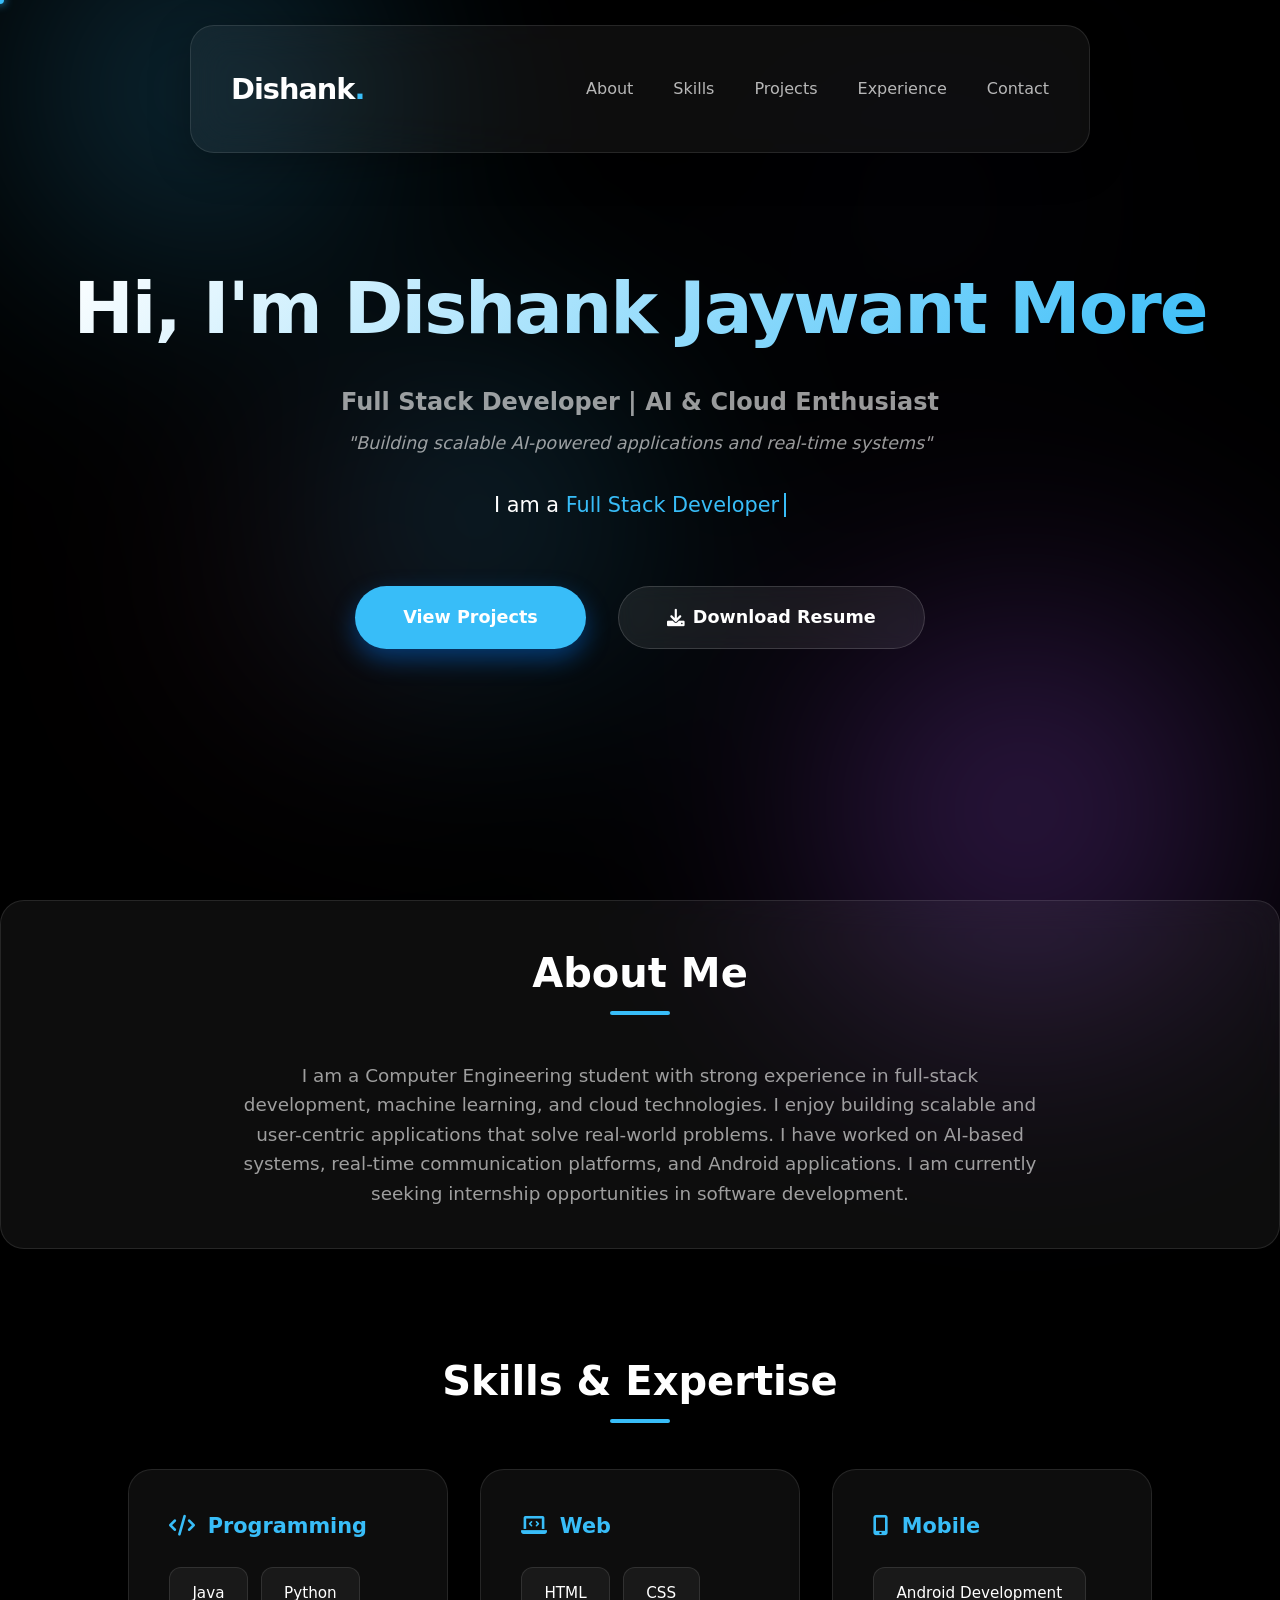
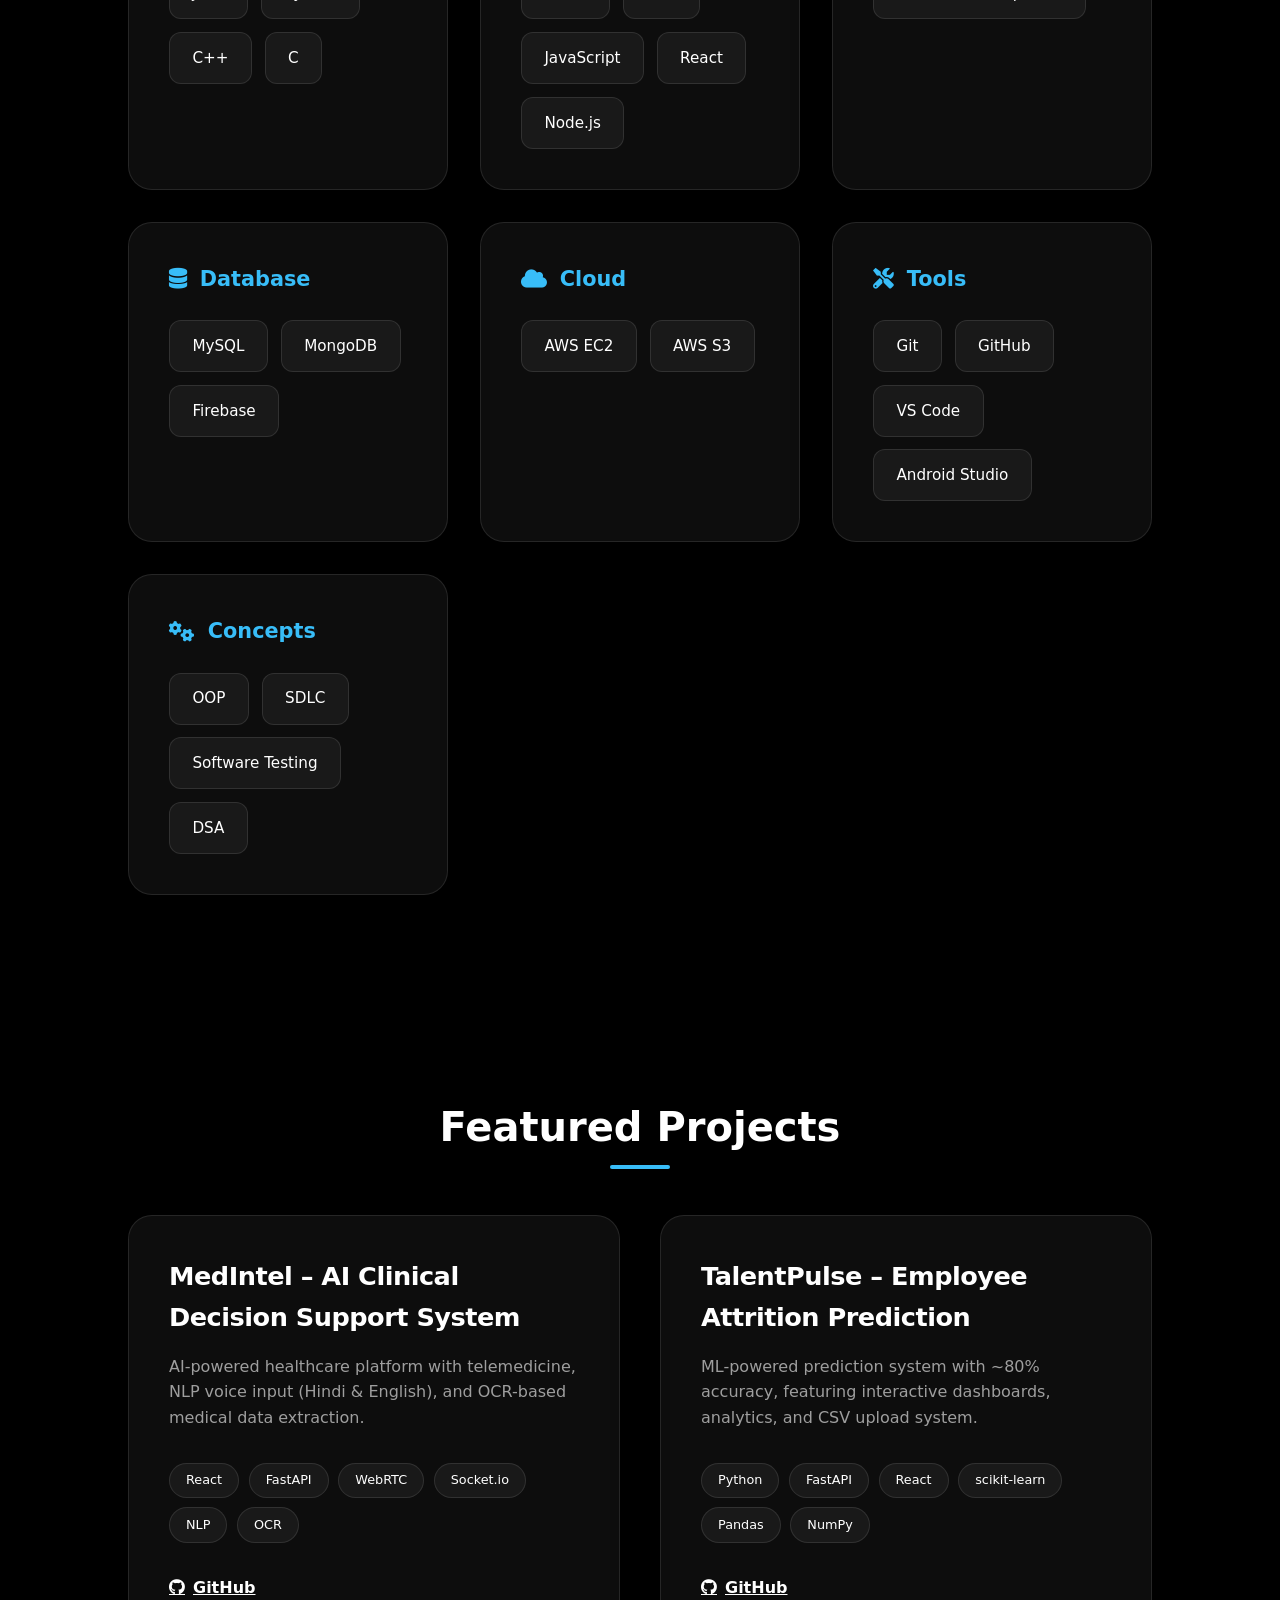
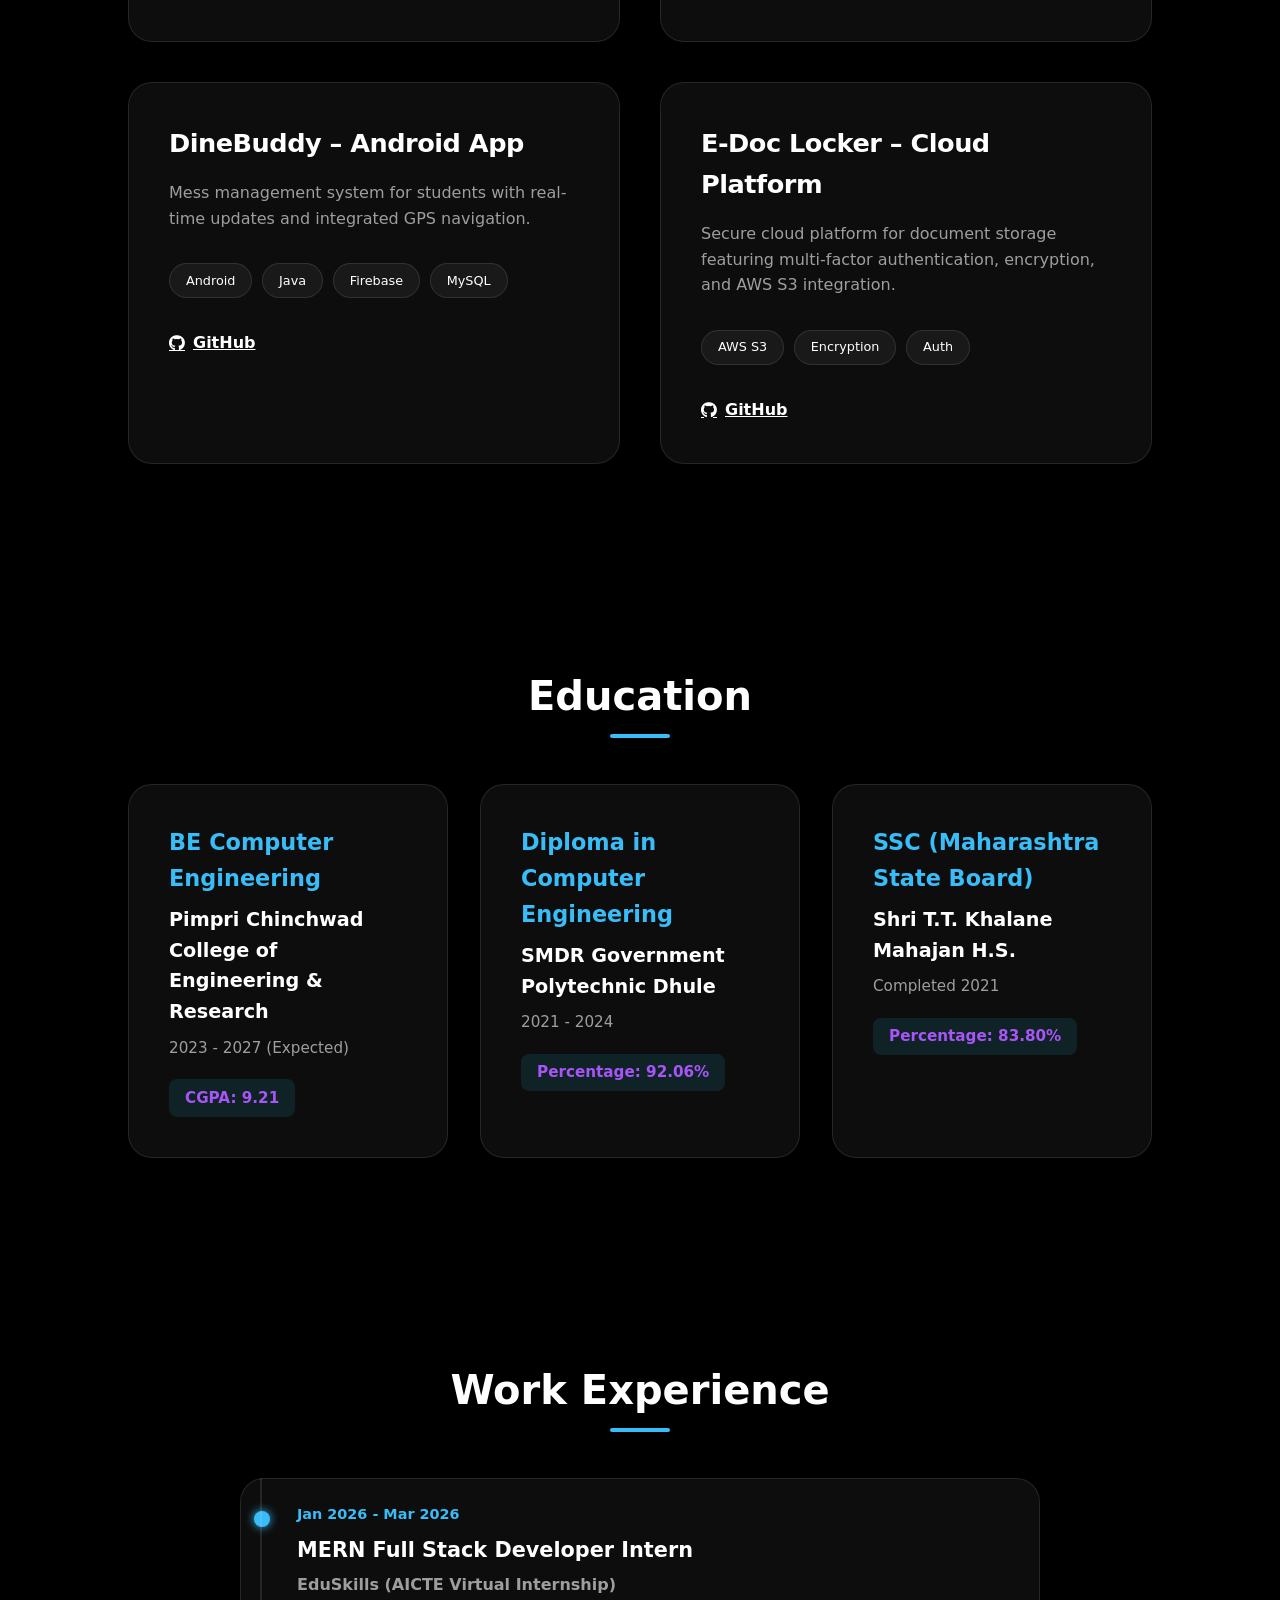
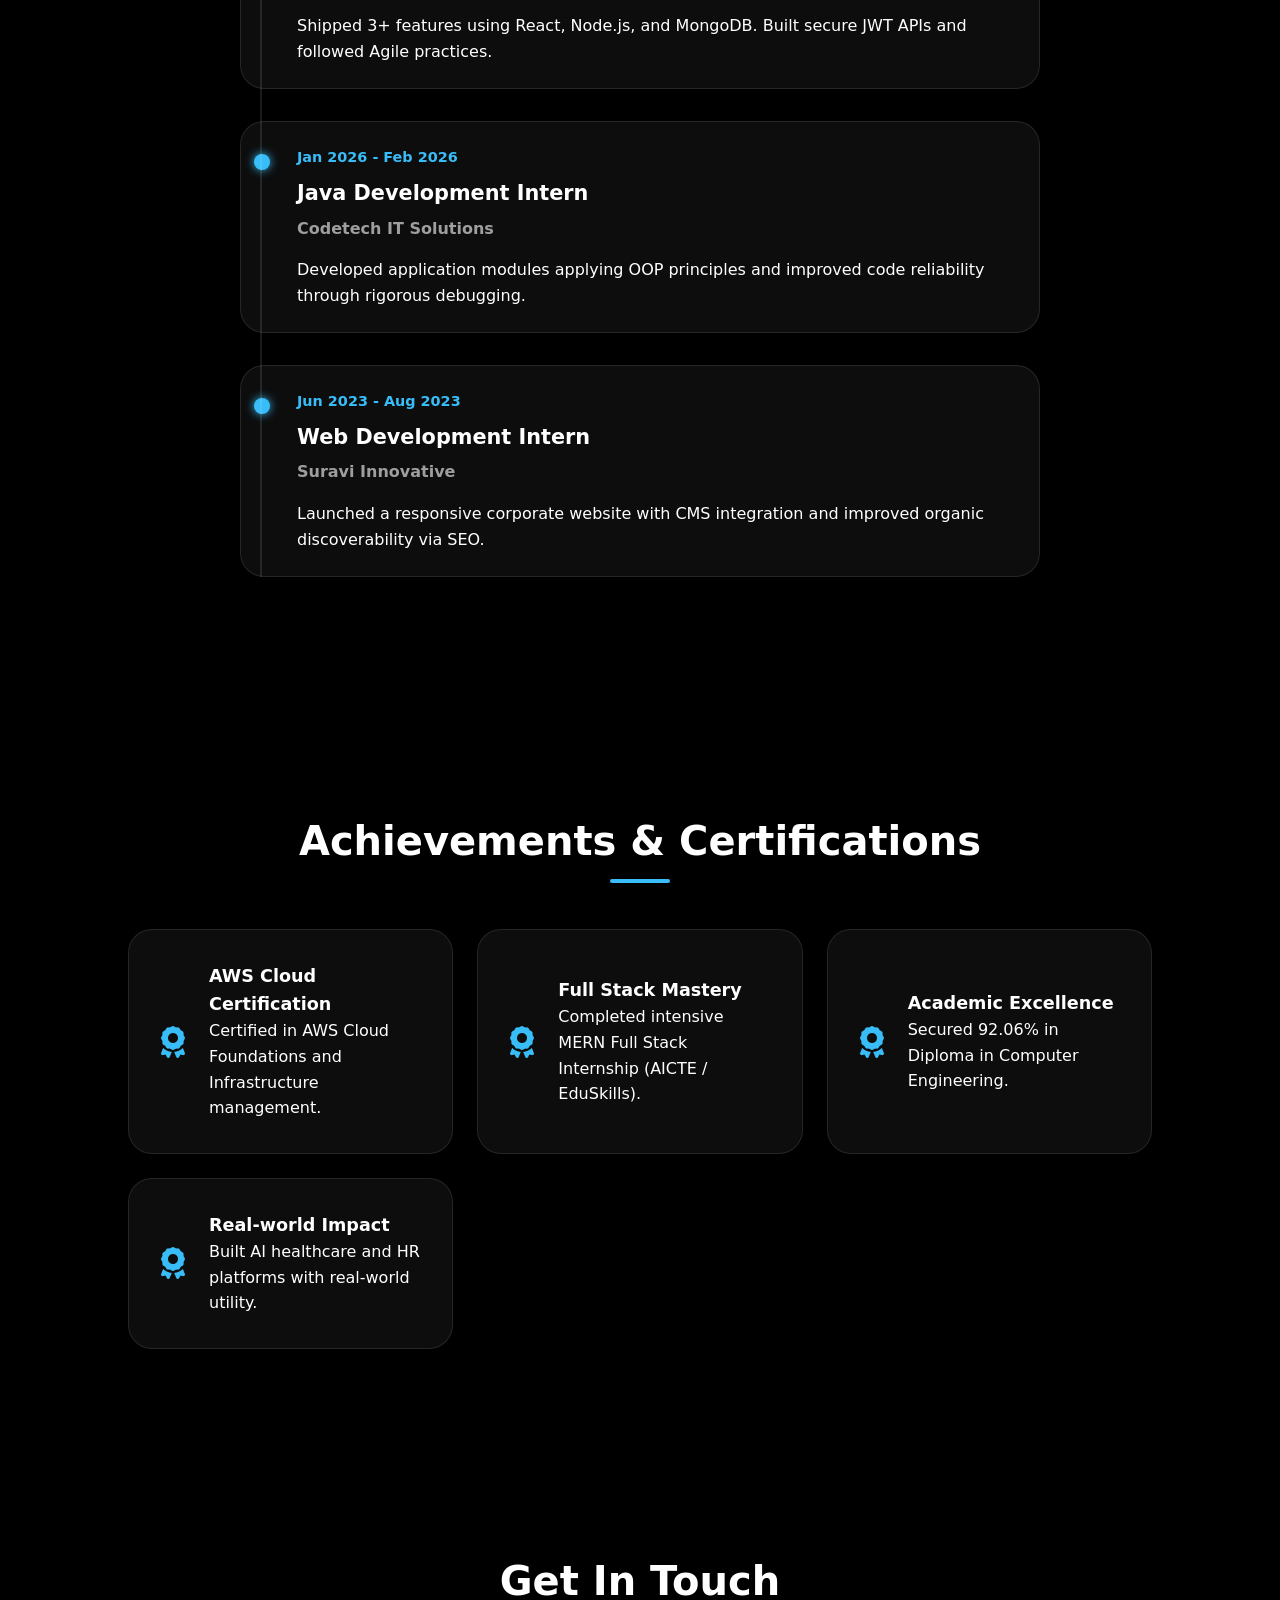
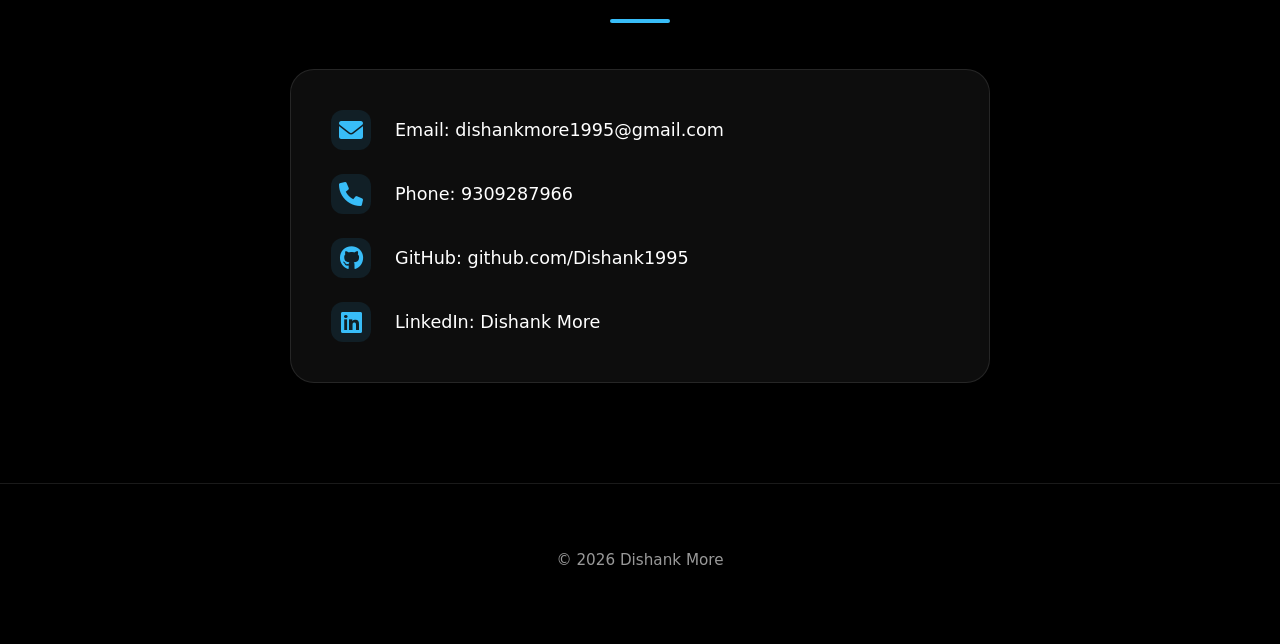
==== commit a58c2aac: "Removed left-side accent border from education cards" ====
--- a/index.html
+++ b/index.html
@@ -33,7 +33,7 @@
   <nav class="navbar">
     <div class="nav-container glass">
       <a href="#" class="logo">Dishank<span>.</span></a>
-      
+
       <ul class="nav-links">
         <li><a href="#about">About</a></li>
         <li><a href="#skills">Skills</a></li>
@@ -160,9 +160,10 @@
       <div class="project-card glass reveal-item">
         <div class="project-info">
           <h3>MedIntel – AI Clinical Decision Support System</h3>
-          <p>AI-powered healthcare platform with telemedicine, NLP voice input (Hindi & English), and OCR-based medical data extraction.</p>
+          <p>AI-powered healthcare platform with telemedicine, NLP voice input (Hindi & English), and OCR-based medical
+            data extraction.</p>
           <div class="project-tags">
-            <span>React</span><span>FastAPI</span><span>Node.js</span><span>WebRTC</span>
+            <span>React</span><span>FastAPI</span><span>WebRTC</span><span>Socket.io</span><span>NLP</span><span>OCR</span>
           </div>
           <div class="project-links">
             <a href="#" target="_blank"><i class="fab fa-github"></i> GitHub</a>
@@ -173,12 +174,14 @@
       <div class="project-card glass">
         <div class="project-info">
           <h3>TalentPulse – Employee Attrition Prediction</h3>
-          <p>ML-powered prediction system with ~80% accuracy, featuring interactive dashboards, analytics, and CSV upload system.</p>
+          <p>ML-powered prediction system with ~80% accuracy, featuring interactive dashboards, analytics, and CSV
+            upload system.</p>
           <div class="project-tags">
-            <span>Python</span><span>FastAPI</span><span>React</span><span>ML</span>
+            <span>Python</span><span>FastAPI</span><span>React</span><span>scikit-learn</span><span>Pandas</span><span>NumPy</span>
           </div>
           <div class="project-links">
-            <a href="https://github.com/Dishank1995/talentpulse" target="_blank"><i class="fab fa-github"></i> GitHub</a>
+            <a href="https://github.com/Dishank1995/talentpulse" target="_blank"><i class="fab fa-github"></i>
+              GitHub</a>
           </div>
         </div>
       </div>
@@ -188,7 +191,7 @@
           <h3>DineBuddy – Android App</h3>
           <p>Mess management system for students with real-time updates and integrated GPS navigation.</p>
           <div class="project-tags">
-            <span>Java</span><span>Firebase</span><span>Android Studio</span>
+            <span>Android</span><span>Java</span><span>Firebase</span><span>MySQL</span>
           </div>
           <div class="project-links">
             <a href="https://github.com/Dishank1995/DineBuddy" target="_blank"><i class="fab fa-github"></i> GitHub</a>
@@ -199,7 +202,8 @@
       <div class="project-card glass">
         <div class="project-info">
           <h3>E-Doc Locker – Cloud Platform</h3>
-          <p>Secure cloud platform for document storage featuring multi-factor authentication, encryption, and AWS S3 integration.</p>
+          <p>Secure cloud platform for document storage featuring multi-factor authentication, encryption, and AWS S3
+            integration.</p>
           <div class="project-tags">
             <span>AWS S3</span><span>Encryption</span><span>Auth</span>
           </div>
@@ -217,20 +221,20 @@
     <div class="education-grid">
       <div class="edu-card glass reveal-item">
         <h3>BE Computer Engineering</h3>
-        <h4>PCCOE&R, Pune</h4>
+        <h4>Pimpri Chinchwad College of Engineering & Research</h4>
         <p class="edu-date">2023 - 2027 (Expected)</p>
-        <div class="edu-status">Currently Pursuing</div>
+        <div class="edu-score">CGPA: 9.21</div>
       </div>
       <div class="edu-card glass">
         <h3>Diploma in Computer Engineering</h3>
-        <h4>Government Polytechnic</h4>
-        <p class="edu-date">Completed 2023</p>
-        <div class="edu-score">Aggregate: 92.06%</div>
+        <h4>SMDR Government Polytechnic Dhule</h4>
+        <p class="edu-date">2021 - 2024</p>
+        <div class="edu-score">Percentage: 92.06%</div>
       </div>
       <div class="edu-card glass">
-        <h3>SSC</h3>
-        <h4>Secondary School</h4>
-        <p class="edu-date">Completed 2020</p>
+        <h3>SSC (Maharashtra State Board)</h3>
+        <h4>Shri T.T. Khalane Mahajan H.S.</h4>
+        <p class="edu-date">Completed 2021</p>
         <div class="edu-score">Percentage: 83.80%</div>
       </div>
     </div>
@@ -242,29 +246,32 @@
     <div class="timeline">
       <div class="timeline-item glass reveal-item">
         <div class="timeline-dot"></div>
-        <div class="timeline-date">March 2026 - Present</div>
+        <div class="timeline-date">Jan 2026 - Mar 2026</div>
         <div class="timeline-content">
-          <h3>MERN Full Stack Intern</h3>
-          <h4>EduSkills</h4>
-          <p>Building scalable web applications using MERN stack and developing secure REST APIs.</p>
+          <h3>MERN Full Stack Developer Intern</h3>
+          <h4>EduSkills (AICTE Virtual Internship)</h4>
+          <p>Shipped 3+ features using React, Node.js, and MongoDB. Built secure JWT APIs and followed Agile practices.
+          </p>
         </div>
       </div>
       <div class="timeline-item glass">
         <div class="timeline-dot"></div>
-        <div class="timeline-date">2024</div>
+        <div class="timeline-date">Jan 2026 - Feb 2026</div>
         <div class="timeline-content">
-          <h3>Java Developer Intern</h3>
+          <h3>Java Development Intern</h3>
           <h4>Codetech IT Solutions</h4>
-          <p>Developed Java applications using OOP principles and optimized backend algorithms.</p>
+          <p>Developed application modules applying OOP principles and improved code reliability through rigorous
+            debugging.</p>
         </div>
       </div>
       <div class="timeline-item glass">
         <div class="timeline-dot"></div>
-        <div class="timeline-date">2023</div>
+        <div class="timeline-date">Jun 2023 - Aug 2023</div>
         <div class="timeline-content">
-          <h3>Web Developer Intern</h3>
+          <h3>Web Development Intern</h3>
           <h4>Suravi Innovative</h4>
-          <p>Built responsive websites and implemented SEO strategies along with CMS features with SEO optimization.</p>
+          <p>Launched a responsive corporate website with CMS integration and improved organic discoverability via SEO.
+          </p>
         </div>
       </div>
     </div>
@@ -324,7 +331,8 @@
         </div>
         <div class="contact-item">
           <i class="fab fa-linkedin"></i>
-          <span>LinkedIn: <a href="https://www.linkedin.com/in/dishank-more-106ba2222" target="_blank">Dishank More</a></span>
+          <span>LinkedIn: <a href="https://www.linkedin.com/in/dishank-more-106ba2222" target="_blank">Dishank
+              More</a></span>
         </div>
       </div>
     </div>
@@ -333,7 +341,6 @@
 
   <footer>
     <p>© 2026 Dishank More</p>
-    <p>Built with HTML, CSS, JavaScript</p>
   </footer>
 
   <script src="script.js"></script>
--- a/style.css
+++ b/style.css
@@ -591,16 +591,6 @@
   overflow: hidden;
 }
 
-.edu-card::before {
-  content: '';
-  position: absolute;
-  top: 0;
-  left: 0;
-  width: 4px;
-  height: 100%;
-  background: var(--primary-color);
-}
-
 .edu-card h3 {
   font-size: 1.4rem;
   color: var(--primary-color);
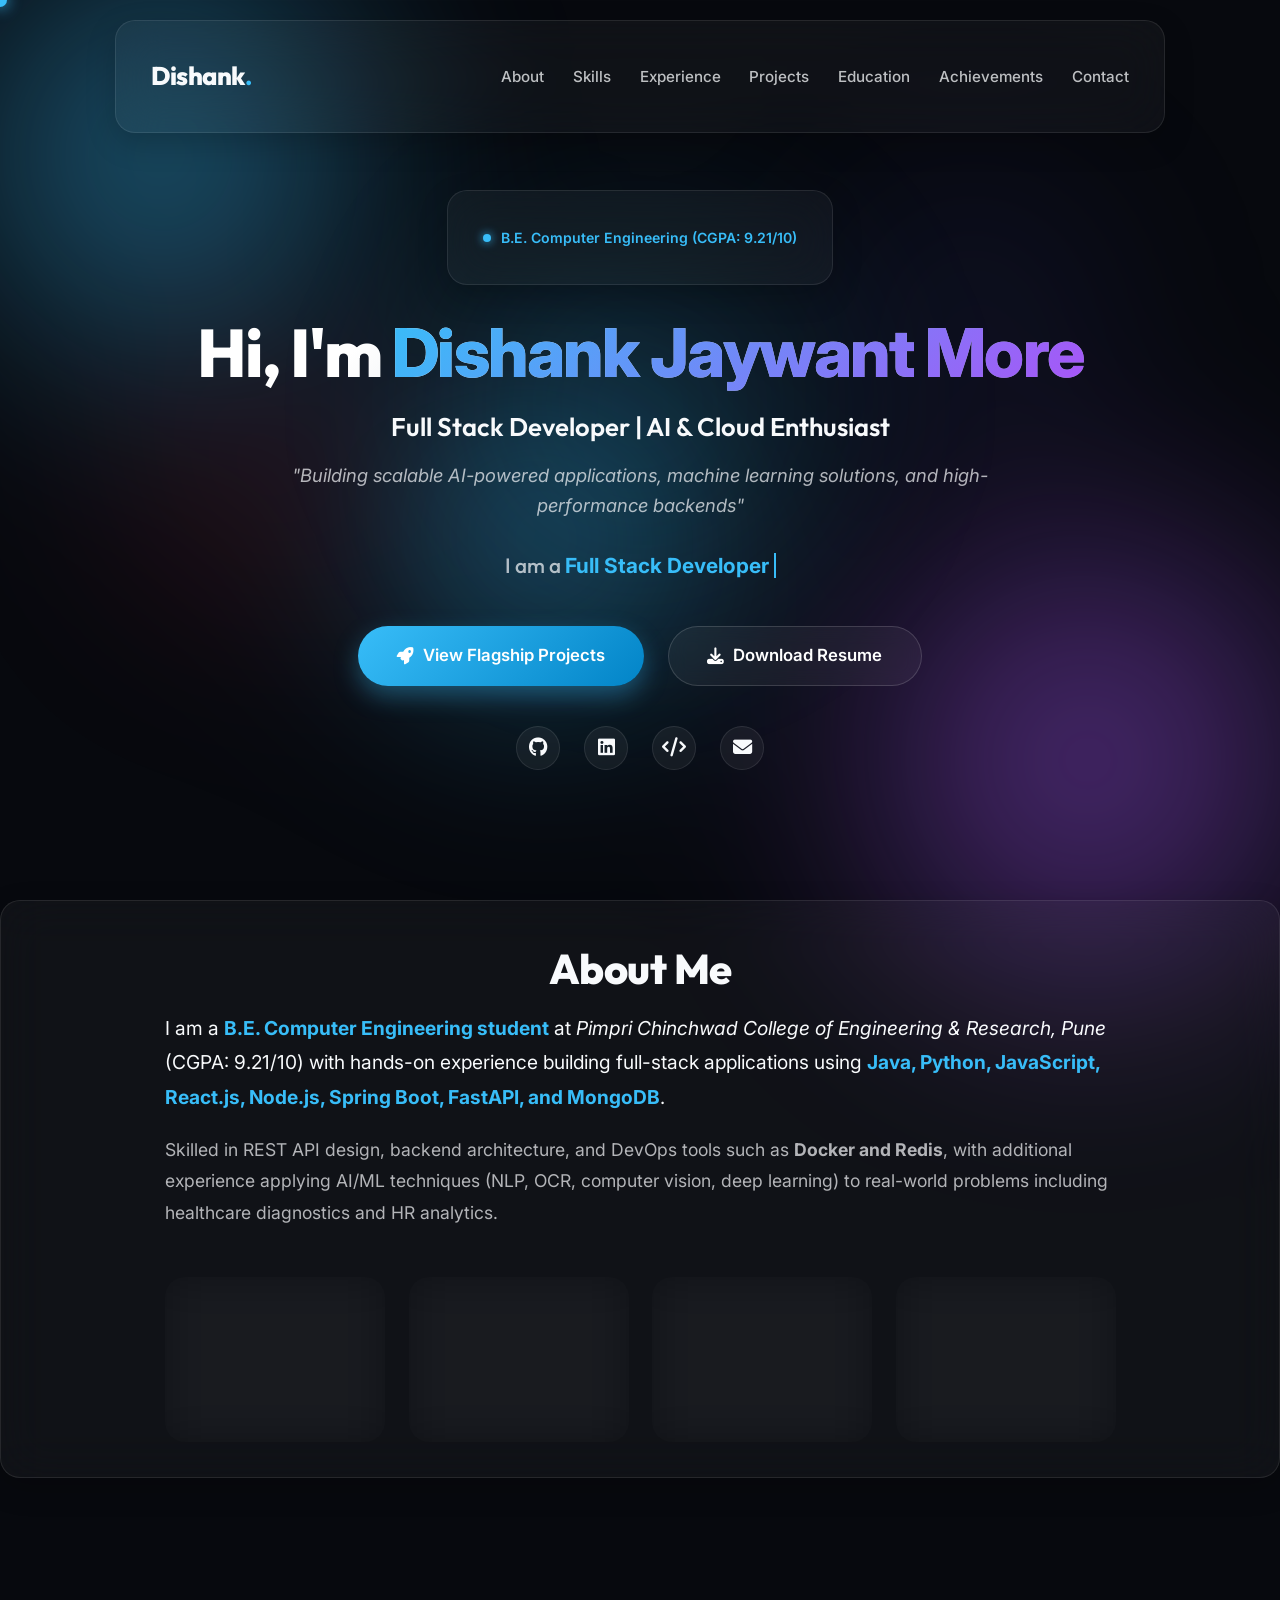
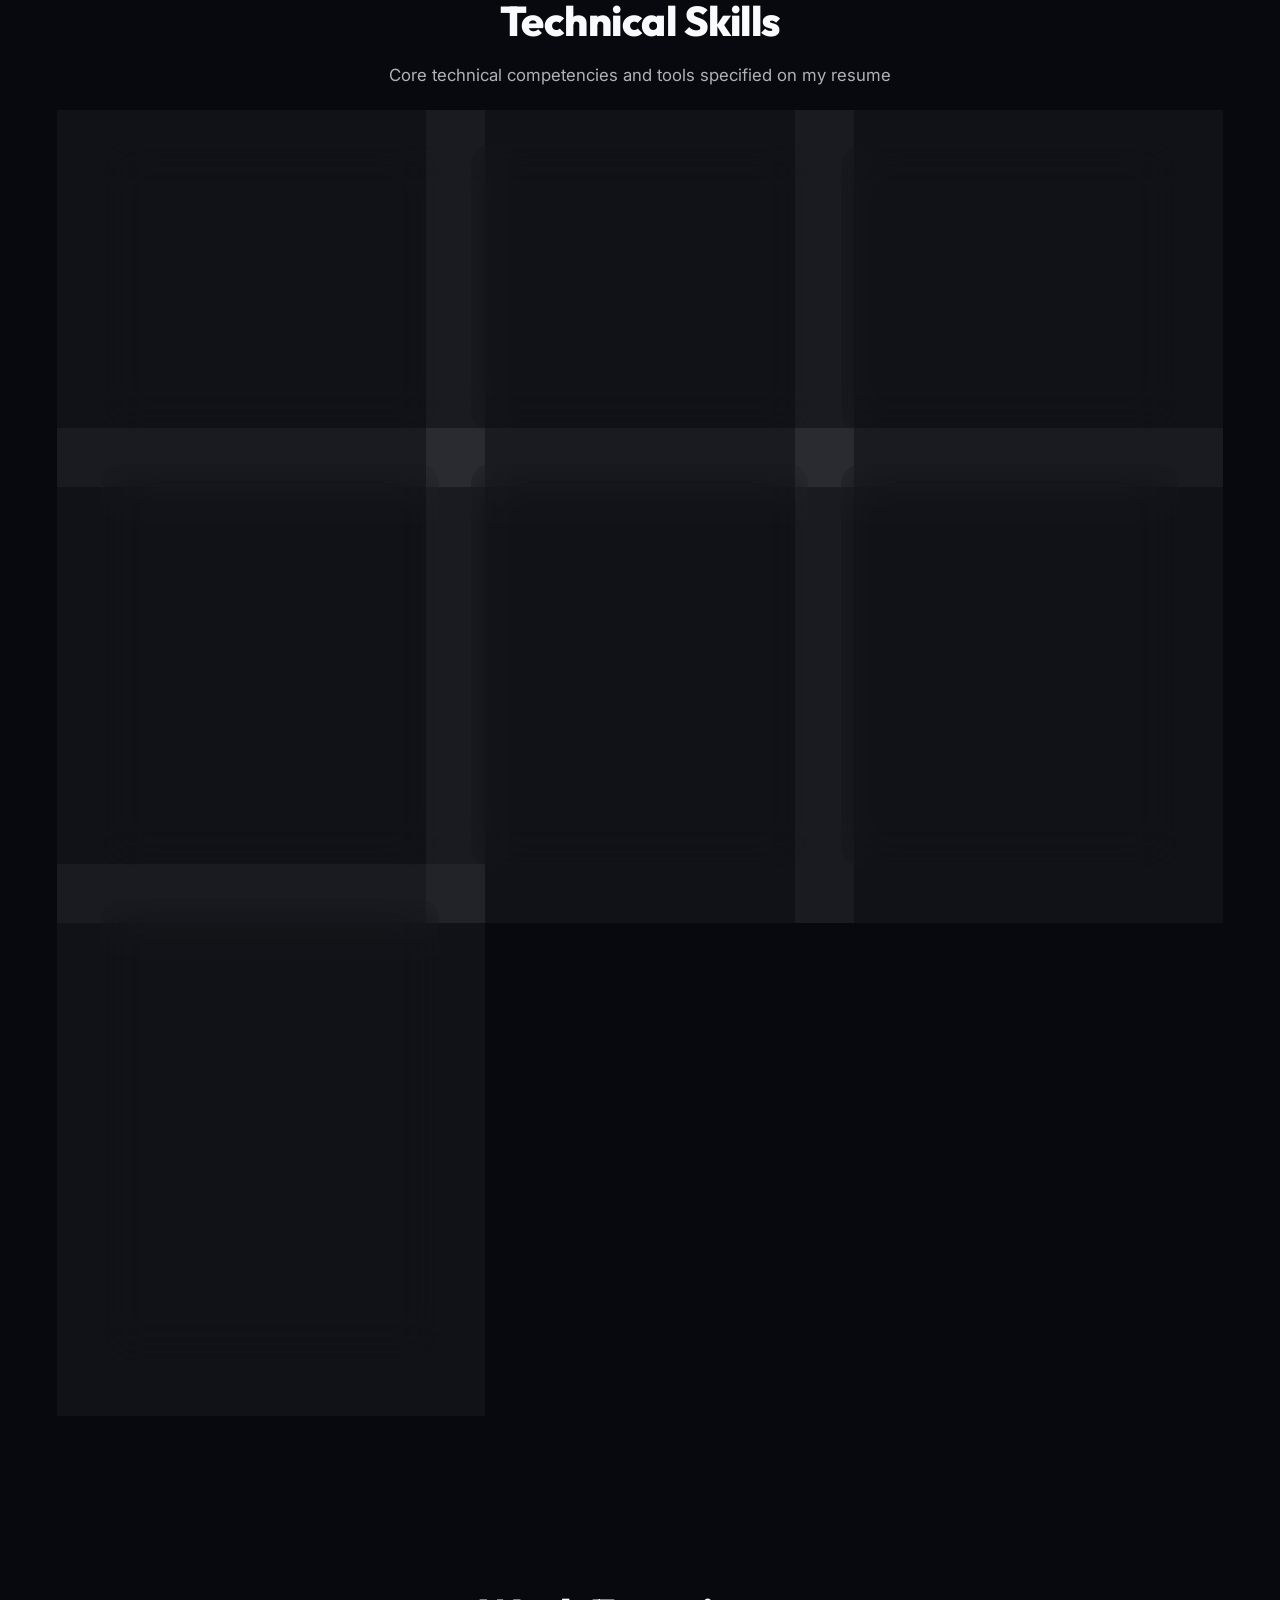
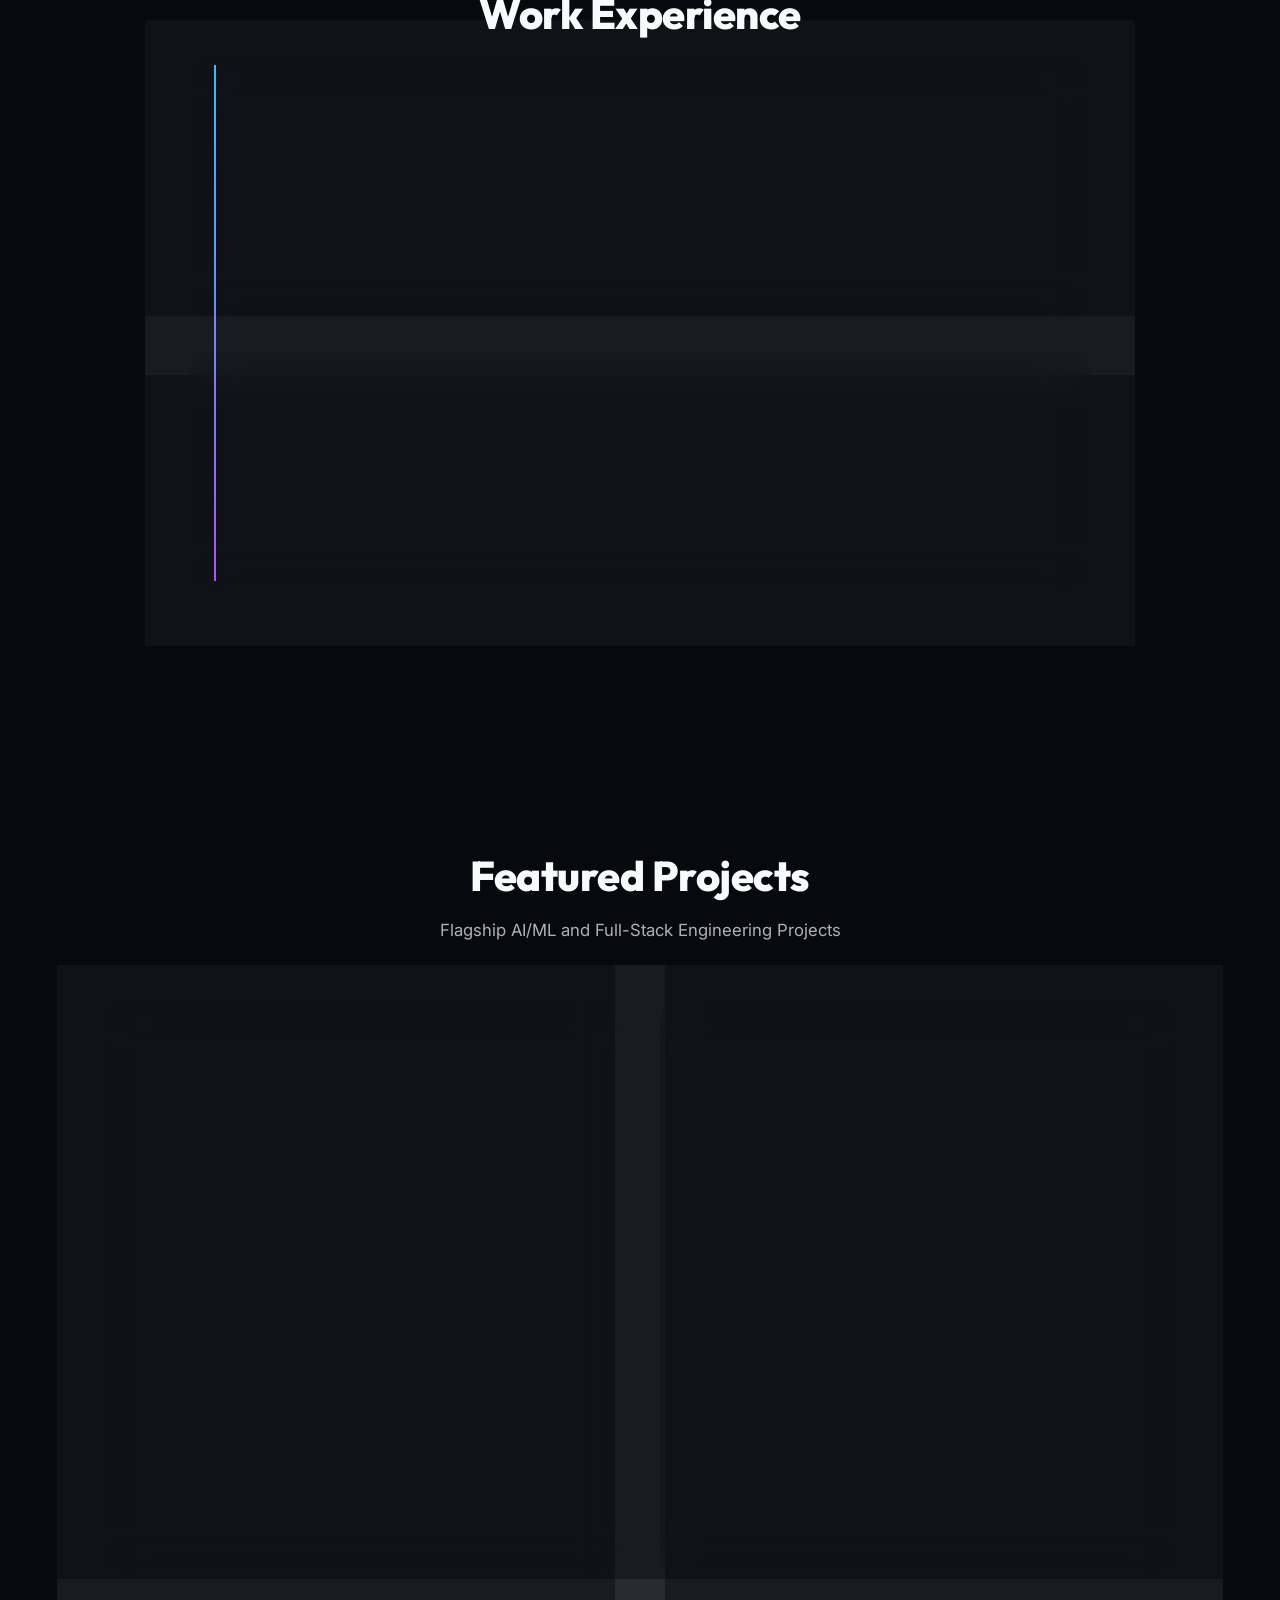
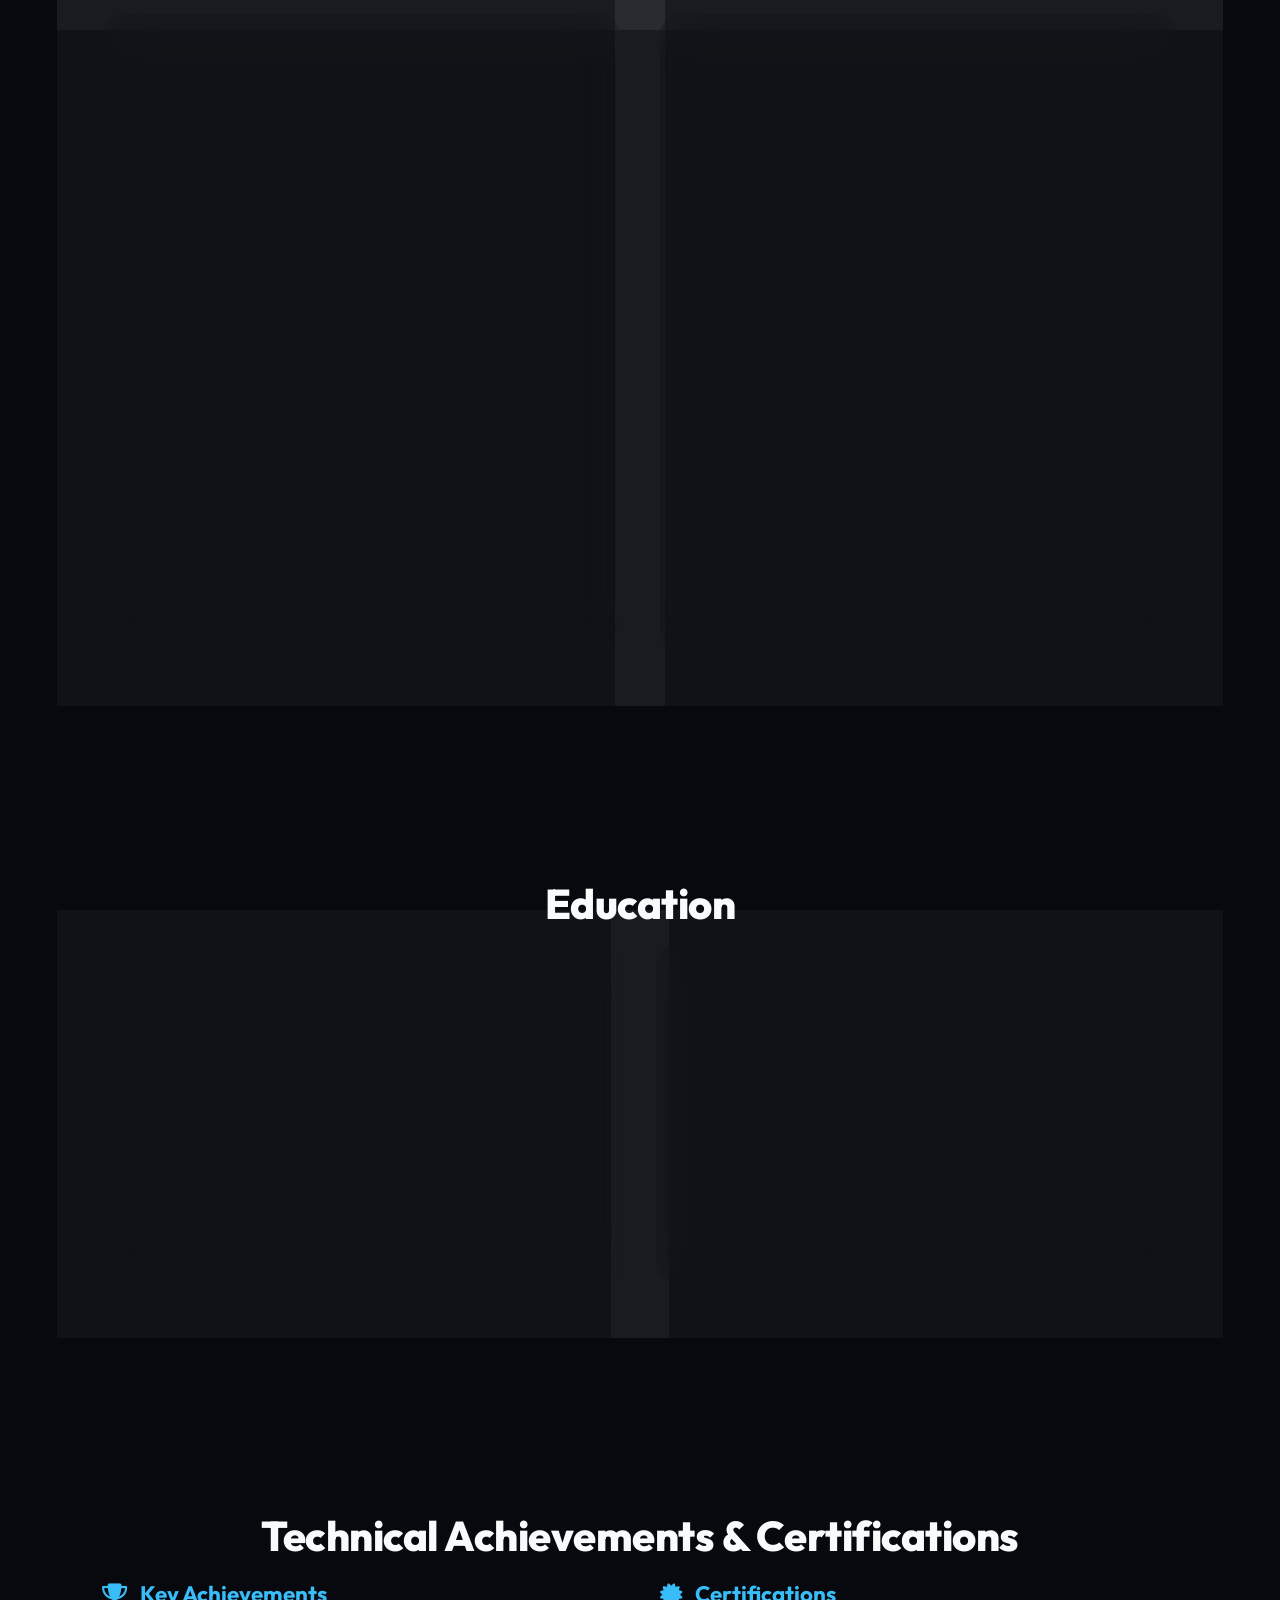
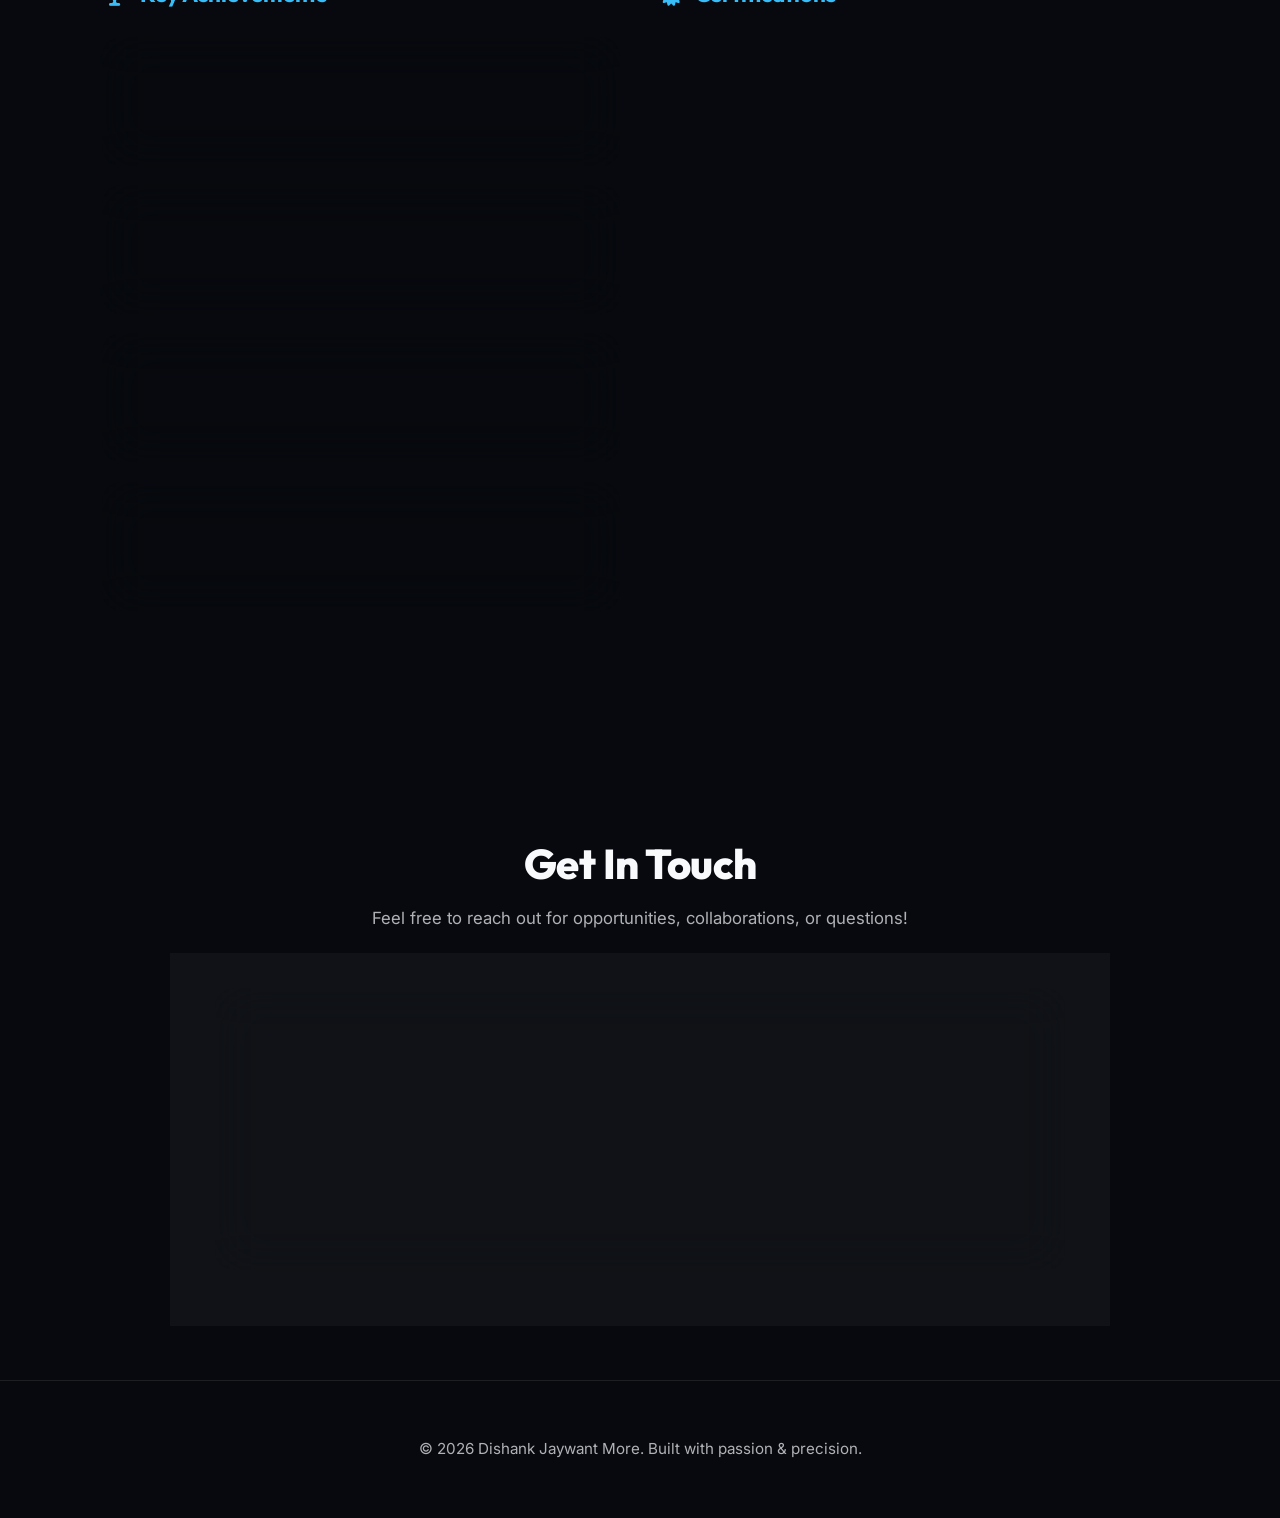
==== commit 19f4d69c: "Update portfolio with latest resume details, projects, education, experience, and certifications" ====
--- a/index.html
+++ b/index.html
@@ -5,8 +5,12 @@
   <meta charset="UTF-8">
   <title>Dishank Jaywant More | Portfolio</title>
   <meta name="viewport" content="width=device-width, initial-scale=1.0">
+  <meta name="description" content="Portfolio of Dishank Jaywant More - B.E. Computer Engineering Student, Full Stack Developer & AI/ML Engineer.">
   <link rel="stylesheet" href="style.css">
-  <link rel="stylesheet" href="https://cdnjs.cloudflare.com/ajax/libs/font-awesome/6.0.0/css/all.min.css">
+  <link rel="stylesheet" href="https://cdnjs.cloudflare.com/ajax/libs/font-awesome/6.4.0/css/all.min.css">
+  <link rel="preconnect" href="https://fonts.googleapis.com">
+  <link rel="preconnect" href="https://fonts.gstatic.com" crossorigin>
+  <link href="https://fonts.googleapis.com/css2?family=Inter:wght@300;400;500;600;700;800&family=Outfit:wght@400;600;700;800&display=swap" rel="stylesheet">
 </head>
 
 <body>
@@ -18,7 +22,7 @@
     </div>
   </div>
 
-  <!-- Apple Liquid Glass Background -->
+  <!-- Ambient Liquid Glass Background -->
   <div class="background-blobs">
     <div class="blob blob-1"></div>
     <div class="blob blob-2"></div>
@@ -29,7 +33,7 @@
 
   <div id="cursor-dot"></div>
 
-  <!-- NAVBAR (Pill Style) -->
+  <!-- NAVBAR (Pill Floating Style) -->
   <nav class="navbar">
     <div class="nav-container glass">
       <a href="#" class="logo">Dishank<span>.</span></a>
@@ -37,310 +41,451 @@
       <ul class="nav-links">
         <li><a href="#about">About</a></li>
         <li><a href="#skills">Skills</a></li>
+        <li><a href="#experience">Experience</a></li>
         <li><a href="#projects">Projects</a></li>
-        <li><a href="#experience">Experience</a></li>
+        <li><a href="#education">Education</a></li>
+        <li><a href="#achievements">Achievements</a></li>
         <li><a href="#contact">Contact</a></li>
       </ul>
 
-      <div class="menu-toggle" id="mobile-menu">
+      <div class="menu-toggle" id="mobile-menu" aria-label="Toggle Navigation Menu">
         <i class="fas fa-bars"></i>
       </div>
     </div>
   </nav>
 
-  <!-- HERO -->
+  <!-- HERO SECTION -->
   <section id="home" class="hero">
     <div class="hero-glow"></div>
     <div class="hero-content">
+      <div class="badge-pill glass">
+        <span class="pulse-dot"></span> B.E. Computer Engineering (CGPA: 9.21/10)
+      </div>
       <h1>Hi, I'm <span>Dishank Jaywant More</span></h1>
       <h2 class="hero-title">Full Stack Developer | AI & Cloud Enthusiast</h2>
-      <p class="hero-subtitle">"Building scalable AI-powered applications and real-time systems"</p>
+      <p class="hero-subtitle">"Building scalable AI-powered applications, machine learning solutions, and high-performance backends"</p>
       <h3 class="typing-container">I am a <span class="typing"></span></h3>
 
       <div class="hero-buttons">
-        <a href="#projects" class="btn btn-glow">View Projects</a>
+        <a href="#projects" class="btn btn-glow"><i class="fas fa-rocket"></i> View Flagship Projects</a>
         <a href="Dishank_More_Resume.pdf" download class="btn btn-outline">
           <i class="fas fa-download"></i> Download Resume
         </a>
       </div>
-    </div>
-  </section>
-
-  <!-- ABOUT -->
+
+      <div class="hero-socials">
+        <a href="https://github.com/Dishank1995" target="_blank" aria-label="GitHub"><i class="fab fa-github"></i></a>
+        <a href="https://www.linkedin.com/in/dishank-more-106ba2222" target="_blank" aria-label="LinkedIn"><i class="fab fa-linkedin"></i></a>
+        <a href="https://leetcode.com/" target="_blank" aria-label="LeetCode"><i class="fas fa-code"></i></a>
+        <a href="mailto:dishankmore1995@gmail.com" aria-label="Email"><i class="fas fa-envelope"></i></a>
+      </div>
+    </div>
+  </section>
+
+  <!-- ABOUT ME -->
   <section id="about" class="section glass reveal">
     <h2 class="section-title">About Me</h2>
     <div class="about-container">
+      <p class="about-lead">
+        I am a <strong>B.E. Computer Engineering student</strong> at <em>Pimpri Chinchwad College of Engineering & Research, Pune</em> (CGPA: 9.21/10) with hands-on experience building full-stack applications using <strong>Java, Python, JavaScript, React.js, Node.js, Spring Boot, FastAPI, and MongoDB</strong>.
+      </p>
       <p>
-        I am a Computer Engineering student with strong experience in full-stack development, machine learning, and
-        cloud technologies. I enjoy building scalable and user-centric applications that solve real-world problems. I
-        have worked on AI-based systems, real-time communication platforms, and Android applications. I am currently
-        seeking internship opportunities in software development.
+        Skilled in REST API design, backend architecture, and DevOps tools such as <strong>Docker and Redis</strong>, with additional experience applying AI/ML techniques (NLP, OCR, computer vision, deep learning) to real-world problems including healthcare diagnostics and HR analytics.
       </p>
-    </div>
-  </section>
-
-  <!-- SKILLS -->
+
+      <div class="about-stats-grid">
+        <div class="stat-card glass reveal-item">
+          <span class="stat-number">9.21</span>
+          <span class="stat-label">B.E. CGPA (Pune)</span>
+        </div>
+        <div class="stat-card glass reveal-item">
+          <span class="stat-number">92.06%</span>
+          <span class="stat-label">Diploma Score</span>
+        </div>
+        <div class="stat-card glass reveal-item">
+          <span class="stat-number">200+</span>
+          <span class="stat-label">LeetCode Solved</span>
+        </div>
+        <div class="stat-card glass reveal-item">
+          <span class="stat-number">4+</span>
+          <span class="stat-label">AI & Full-Stack Apps</span>
+        </div>
+      </div>
+    </div>
+  </section>
+
+  <!-- SKILLS SECTION -->
   <section id="skills" class="section reveal">
-    <h2 class="section-title">Skills & Expertise</h2>
+    <h2 class="section-title">Technical Skills</h2>
+    <p class="section-subtitle">Core technical competencies and tools specified on my resume</p>
 
     <div class="skills-wrapper">
-      <div class="skills-category glass">
-        <h3><i class="fas fa-code"></i> Programming</h3>
-        <div class="skills-grid">
-          <div class="skill-card reveal-item">Java</div>
-          <div class="skill-card reveal-item">Python</div>
-          <div class="skill-card reveal-item">C++</div>
-          <div class="skill-card reveal-item">C</div>
-        </div>
-      </div>
-
-      <div class="skills-category glass">
-        <h3><i class="fas fa-laptop-code"></i> Web</h3>
-        <div class="skills-grid">
-          <div class="skill-card reveal-item">HTML</div>
-          <div class="skill-card reveal-item">CSS</div>
-          <div class="skill-card reveal-item">JavaScript</div>
-          <div class="skill-card reveal-item">React</div>
-          <div class="skill-card reveal-item">Node.js</div>
-          <div class="skill-card reveal-item">FastAPI</div>
-        </div>
-      </div>
-
-      <div class="skills-category glass">
-        <h3><i class="fas fa-mobile-alt"></i> Mobile</h3>
-        <div class="skills-grid">
-          <div class="skill-card">Android Development</div>
-        </div>
-      </div>
-
-      <div class="skills-category glass">
-        <h3><i class="fas fa-database"></i> Database</h3>
-        <div class="skills-grid">
+      <div class="skills-category glass reveal-item">
+        <h3><i class="fas fa-code"></i> Languages</h3>
+        <div class="skills-grid">
+          <div class="skill-card">Java</div>
+          <div class="skill-card">Python</div>
+          <div class="skill-card">JavaScript</div>
+          <div class="skill-card">C</div>
+          <div class="skill-card">C++</div>
+        </div>
+      </div>
+
+      <div class="skills-category glass reveal-item">
+        <h3><i class="fas fa-layer-group"></i> Frameworks</h3>
+        <div class="skills-grid">
+          <div class="skill-card">React.js</div>
+          <div class="skill-card">Node.js</div>
+          <div class="skill-card">Express.js</div>
+          <div class="skill-card">FastAPI</div>
+          <div class="skill-card">Spring Boot</div>
+        </div>
+      </div>
+
+      <div class="skills-category glass reveal-item">
+        <h3><i class="fas fa-database"></i> Databases</h3>
+        <div class="skills-grid">
+          <div class="skill-card">MongoDB</div>
           <div class="skill-card">MySQL</div>
-          <div class="skill-card">MongoDB</div>
-          <div class="skill-card">Firebase</div>
-        </div>
-      </div>
-
-      <div class="skills-category glass">
-        <h3><i class="fas fa-cloud"></i> Cloud</h3>
+          <div class="skill-card">PL/SQL</div>
+          <div class="skill-card">Redis</div>
+        </div>
+      </div>
+
+      <div class="skills-category glass reveal-item">
+        <h3><i class="fas fa-cloud"></i> Cloud & DevOps</h3>
         <div class="skills-grid">
           <div class="skill-card">AWS EC2</div>
           <div class="skill-card">AWS S3</div>
-        </div>
-      </div>
-
-      <div class="skills-category glass">
-        <h3><i class="fas fa-tools"></i> Tools</h3>
+          <div class="skill-card">Docker</div>
+        </div>
+      </div>
+
+      <div class="skills-category glass reveal-item">
+        <h3><i class="fas fa-brain"></i> AI & Machine Learning</h3>
+        <div class="skills-grid">
+          <div class="skill-card">Machine Learning</div>
+          <div class="skill-card">Scikit-learn</div>
+          <div class="skill-card">Pandas</div>
+          <div class="skill-card">NumPy</div>
+          <div class="skill-card">NLP</div>
+          <div class="skill-card">OCR</div>
+          <div class="skill-card">TensorFlow</div>
+          <div class="skill-card">Keras</div>
+          <div class="skill-card">OpenCV</div>
+          <div class="skill-card">PCA</div>
+        </div>
+      </div>
+
+      <div class="skills-category glass reveal-item">
+        <h3><i class="fas fa-tools"></i> Developer Tools</h3>
         <div class="skills-grid">
           <div class="skill-card">Git</div>
           <div class="skill-card">GitHub</div>
           <div class="skill-card">VS Code</div>
           <div class="skill-card">Android Studio</div>
-        </div>
-      </div>
-
-      <div class="skills-category glass">
-        <h3><i class="fas fa-gears"></i> Concepts</h3>
-        <div class="skills-grid">
+          <div class="skill-card">Eclipse</div>
+          <div class="skill-card">Postman</div>
+        </div>
+      </div>
+
+      <div class="skills-category glass reveal-item">
+        <h3><i class="fas fa-cubes"></i> Core CS Fundamentals</h3>
+        <div class="skills-grid">
+          <div class="skill-card">Data Structures & Algorithms</div>
           <div class="skill-card">OOP</div>
-          <div class="skill-card">SDLC</div>
-          <div class="skill-card">Software Testing</div>
-          <div class="skill-card">DSA</div>
-        </div>
-      </div>
-    </div>
-  </section>
-
-  <!-- PROJECTS -->
-  <section id="projects" class="section reveal">
-    <h2 class="section-title">Featured Projects</h2>
-
-    <div class="projects-grid">
-      <div class="project-card glass reveal-item">
-        <div class="project-info">
-          <h3>MedIntel – AI Clinical Decision Support System</h3>
-          <p>AI-powered healthcare platform with telemedicine, NLP voice input (Hindi & English), and OCR-based medical
-            data extraction.</p>
-          <div class="project-tags">
-            <span>React</span><span>FastAPI</span><span>WebRTC</span><span>Socket.io</span><span>NLP</span><span>OCR</span>
-          </div>
-          <div class="project-links">
-            <a href="#" target="_blank"><i class="fab fa-github"></i> GitHub</a>
-          </div>
-        </div>
-      </div>
-
-      <div class="project-card glass">
-        <div class="project-info">
-          <h3>TalentPulse – Employee Attrition Prediction</h3>
-          <p>ML-powered prediction system with ~80% accuracy, featuring interactive dashboards, analytics, and CSV
-            upload system.</p>
-          <div class="project-tags">
-            <span>Python</span><span>FastAPI</span><span>React</span><span>scikit-learn</span><span>Pandas</span><span>NumPy</span>
-          </div>
-          <div class="project-links">
-            <a href="https://github.com/Dishank1995/talentpulse" target="_blank"><i class="fab fa-github"></i>
-              GitHub</a>
-          </div>
-        </div>
-      </div>
-
-      <div class="project-card glass">
-        <div class="project-info">
-          <h3>DineBuddy – Android App</h3>
-          <p>Mess management system for students with real-time updates and integrated GPS navigation.</p>
-          <div class="project-tags">
-            <span>Android</span><span>Java</span><span>Firebase</span><span>MySQL</span>
-          </div>
-          <div class="project-links">
-            <a href="https://github.com/Dishank1995/DineBuddy" target="_blank"><i class="fab fa-github"></i> GitHub</a>
-          </div>
-        </div>
-      </div>
-
-      <div class="project-card glass">
-        <div class="project-info">
-          <h3>E-Doc Locker – Cloud Platform</h3>
-          <p>Secure cloud platform for document storage featuring multi-factor authentication, encryption, and AWS S3
-            integration.</p>
-          <div class="project-tags">
-            <span>AWS S3</span><span>Encryption</span><span>Auth</span>
-          </div>
-          <div class="project-links">
-            <a href="#" target="_blank"><i class="fab fa-github"></i> GitHub</a>
-          </div>
-        </div>
-      </div>
-    </div>
-  </section>
-
-  <!-- EDUCATION -->
-  <section id="education" class="section reveal">
-    <h2 class="section-title">Education</h2>
-    <div class="education-grid">
-      <div class="edu-card glass reveal-item">
-        <h3>BE Computer Engineering</h3>
-        <h4>Pimpri Chinchwad College of Engineering & Research</h4>
-        <p class="edu-date">2023 - 2027 (Expected)</p>
-        <div class="edu-score">CGPA: 9.21</div>
-      </div>
-      <div class="edu-card glass">
-        <h3>Diploma in Computer Engineering</h3>
-        <h4>SMDR Government Polytechnic Dhule</h4>
-        <p class="edu-date">2021 - 2024</p>
-        <div class="edu-score">Percentage: 92.06%</div>
-      </div>
-      <div class="edu-card glass">
-        <h3>SSC (Maharashtra State Board)</h3>
-        <h4>Shri T.T. Khalane Mahajan H.S.</h4>
-        <p class="edu-date">Completed 2021</p>
-        <div class="edu-score">Percentage: 83.80%</div>
-      </div>
-    </div>
-  </section>
-
-  <!-- EXPERIENCE -->
+          <div class="skill-card">DBMS</div>
+          <div class="skill-card">Operating Systems</div>
+          <div class="skill-card">Computer Networks</div>
+          <div class="skill-card">REST APIs</div>
+          <div class="skill-card">System Design</div>
+        </div>
+      </div>
+    </div>
+  </section>
+
+  <!-- WORK EXPERIENCE -->
   <section id="experience" class="section reveal">
     <h2 class="section-title">Work Experience</h2>
     <div class="timeline">
       <div class="timeline-item glass reveal-item">
         <div class="timeline-dot"></div>
-        <div class="timeline-date">Jan 2026 - Mar 2026</div>
-        <div class="timeline-content">
-          <h3>MERN Full Stack Developer Intern</h3>
-          <h4>EduSkills (AICTE Virtual Internship)</h4>
-          <p>Shipped 3+ features using React, Node.js, and MongoDB. Built secure JWT APIs and followed Agile practices.
-          </p>
-        </div>
-      </div>
-      <div class="timeline-item glass">
+        <div class="timeline-header">
+          <div>
+            <h3>MERN Full Stack Intern</h3>
+            <h4>EduSkills (AICTE) <span class="loc-tag">(Remote)</span></h4>
+          </div>
+          <div class="timeline-date"><i class="far fa-calendar-alt"></i> Jan 2026 – Mar 2026</div>
+        </div>
+        <ul class="experience-list">
+          <li>Engineered scalable MERN-stack applications (React.js, Node.js, Express.js, MongoDB) with secure, RESTful API integration.</li>
+          <li>Improved backend performance and database reliability through systematic debugging and API optimization.</li>
+        </ul>
+      </div>
+
+      <div class="timeline-item glass reveal-item">
         <div class="timeline-dot"></div>
-        <div class="timeline-date">Jan 2026 - Feb 2026</div>
-        <div class="timeline-content">
-          <h3>Java Development Intern</h3>
-          <h4>Codetech IT Solutions</h4>
-          <p>Developed application modules applying OOP principles and improved code reliability through rigorous
-            debugging.</p>
-        </div>
-      </div>
-      <div class="timeline-item glass">
-        <div class="timeline-dot"></div>
-        <div class="timeline-date">Jun 2023 - Aug 2023</div>
-        <div class="timeline-content">
-          <h3>Web Development Intern</h3>
-          <h4>Suravi Innovative</h4>
-          <p>Launched a responsive corporate website with CMS integration and improved organic discoverability via SEO.
-          </p>
-        </div>
-      </div>
-    </div>
-  </section>
-
-  <!-- ACHIEVEMENTS -->
+        <div class="timeline-header">
+          <div>
+            <h3>Java Development Intern</h3>
+            <h4>Codetech IT Solutions <span class="loc-tag">(Remote)</span></h4>
+          </div>
+          <div class="timeline-date"><i class="far fa-calendar-alt"></i> Jan 2026 – Feb 2026</div>
+        </div>
+        <ul class="experience-list">
+          <li>Developed Java applications applying object-oriented programming principles and efficient data structures.</li>
+          <li>Conducted debugging, testing, and performance tuning while adhering to clean coding standards.</li>
+        </ul>
+      </div>
+    </div>
+  </section>
+
+  <!-- PROJECTS SECTION -->
+  <section id="projects" class="section reveal">
+    <h2 class="section-title">Featured Projects</h2>
+    <p class="section-subtitle">Flagship AI/ML and Full-Stack Engineering Projects</p>
+
+    <div class="projects-grid">
+      <!-- Project 1 -->
+      <div class="project-card glass reveal-item">
+        <div class="project-header">
+          <span class="project-badge">Deep Learning & CV</span>
+          <h3>Cervical Cancer Classification using Hybrid Deep Feature Fusion</h3>
+        </div>
+        <div class="project-info">
+          <ul class="project-metrics">
+            <li><i class="fas fa-chart-line"></i> <strong>92%+</strong> Accuracy</li>
+            <li><i class="fas fa-images"></i> <strong>5000+</strong> Medical Images</li>
+          </ul>
+          <ul class="project-bullets">
+            <li>Built a hybrid deep feature fusion model combining multiple CNN architectures with PCA-based dimensionality reduction to classify Pap smear images, achieving 92%+ classification accuracy.</li>
+            <li>Preprocessed and augmented 5000+ medical images using OpenCV, reducing diagnosis time and improving screening reliability.</li>
+          </ul>
+          <div class="project-tags">
+            <span>Python</span><span>TensorFlow</span><span>Keras</span><span>OpenCV</span><span>PCA</span><span>Scikit-learn</span>
+          </div>
+        </div>
+      </div>
+
+      <!-- Project 2 -->
+      <div class="project-card glass reveal-item">
+        <div class="project-header">
+          <span class="project-badge">FinTech & Analytics</span>
+          <h3>Intraday Option Chain Analytics System</h3>
+        </div>
+        <div class="project-info">
+          <ul class="project-metrics">
+            <li><i class="fas fa-database"></i> <strong>1000+</strong> Records/Day</li>
+            <li><i class="fas fa-chart-bar"></i> <strong>20+</strong> Strike Prices</li>
+          </ul>
+          <ul class="project-bullets">
+            <li>Designed an intraday analytics system using Python and the NSE API to compute strike-wise Put-Call Ratio (PCR), automatically storing 1000+ records/day.</li>
+            <li>Created Matplotlib dashboards visualizing PCR trends across 20+ strike prices for support and resistance analysis.</li>
+          </ul>
+          <div class="project-tags">
+            <span>Python</span><span>Pandas</span><span>NumPy</span><span>NSE API</span><span>SQLite</span><span>Matplotlib</span>
+          </div>
+        </div>
+      </div>
+
+      <!-- Project 3 -->
+      <div class="project-card glass reveal-item">
+        <div class="project-header">
+          <span class="project-badge">AI Healthcare</span>
+          <h3>MedIntel – AI-Powered Healthcare Platform</h3>
+        </div>
+        <div class="project-info">
+          <ul class="project-metrics">
+            <li><i class="fas fa-plug"></i> <strong>30+</strong> REST API Endpoints</li>
+            <li><i class="fas fa-desktop"></i> <strong>21</strong> Localized UI Screens</li>
+            <li><i class="fas fa-language"></i> <strong>5</strong> Languages</li>
+          </ul>
+          <ul class="project-bullets">
+            <li>Architected a microservices-based platform with 30+ REST API endpoints and a Clinical Rules Engine mapping 7 symptom categories to 20+ diagnoses using NLP and OCR for automated medical report analysis.</li>
+            <li>Delivered 21 UI screens/components localized across 5 languages (English, Hindi, Tamil, Telugu, Marathi), with JWT-secured FastAPI APIs and MongoDB for patient management.</li>
+          </ul>
+          <div class="project-tags">
+            <span>Python</span><span>FastAPI</span><span>React.js</span><span>MongoDB</span><span>NLP</span><span>OCR</span>
+          </div>
+        </div>
+      </div>
+
+      <!-- Project 4 -->
+      <div class="project-card glass reveal-item">
+        <div class="project-header">
+          <span class="project-badge">HR Analytics & ML</span>
+          <h3>TalentPulse – AI Employee Attrition Prediction</h3>
+        </div>
+        <div class="project-info">
+          <ul class="project-metrics">
+            <li><i class="fas fa-bullseye"></i> <strong>80%+</strong> Accuracy</li>
+            <li><i class="fas fa-sliders-h"></i> <strong>10</strong> HR Attributes</li>
+            <li><i class="fas fa-chart-pie"></i> <strong>6</strong> Data Visualizations</li>
+          </ul>
+          <ul class="project-bullets">
+            <li>Developed a full-stack HR analytics platform (React, FastAPI, Random Forest) achieving 80%+ attrition prediction accuracy, with 4 REST APIs classifying employees into low-, medium-, and high-risk categories across 10 HR attributes.</li>
+            <li>Implemented 6 interactive modules and 6 data visualizations (Recharts) covering employee search, CSV/Excel upload, and workforce analytics dashboards.</li>
+          </ul>
+          <div class="project-tags">
+            <span>Python</span><span>FastAPI</span><span>React.js</span><span>Scikit-learn</span><span>MongoDB</span>
+          </div>
+          <div class="project-links">
+            <a href="https://github.com/Dishank1995/talentpulse" target="_blank"><i class="fab fa-github"></i> GitHub Repository</a>
+          </div>
+        </div>
+      </div>
+    </div>
+  </section>
+
+  <!-- EDUCATION SECTION -->
+  <section id="education" class="section reveal">
+    <h2 class="section-title">Education</h2>
+    <div class="education-grid">
+      <div class="edu-card glass reveal-item">
+        <div class="edu-icon"><i class="fas fa-graduation-cap"></i></div>
+        <h3>Bachelor of Engineering in Computer Engineering</h3>
+        <h4>Pimpri Chinchwad College of Engineering & Research, Pune</h4>
+        <p class="edu-date"><i class="far fa-calendar"></i> 2024 – 2027</p>
+        <div class="edu-score">CGPA: 9.21 / 10</div>
+      </div>
+
+      <div class="edu-card glass reveal-item">
+        <div class="edu-icon"><i class="fas fa-university"></i></div>
+        <h3>Diploma in Computer Engineering</h3>
+        <h4>SMDR Government Polytechnic, Dhule</h4>
+        <p class="edu-date"><i class="far fa-calendar"></i> 2021 – 2024</p>
+        <div class="edu-score">Score: 92.06%</div>
+      </div>
+    </div>
+  </section>
+
+  <!-- ACHIEVEMENTS & CERTIFICATIONS -->
   <section id="achievements" class="section reveal">
-    <h2 class="section-title">Achievements & Certifications</h2>
-    <div class="cert-grid">
-      <div class="cert-card glass reveal-item">
-        <i class="fas fa-award"></i>
-        <div>
-          <h3>AWS Cloud Certification</h3>
-          <p>Certified in AWS Cloud Foundations and Infrastructure management.</p>
-        </div>
-      </div>
-      <div class="cert-card glass">
-        <i class="fas fa-award"></i>
-        <div>
-          <h3>Full Stack Mastery</h3>
-          <p>Completed intensive MERN Full Stack Internship (AICTE / EduSkills).</p>
-        </div>
-      </div>
-      <div class="cert-card glass">
-        <i class="fas fa-award"></i>
-        <div>
-          <h3>Academic Excellence</h3>
-          <p>Secured 92.06% in Diploma in Computer Engineering.</p>
-        </div>
-      </div>
-      <div class="cert-card glass">
-        <i class="fas fa-award"></i>
-        <div>
-          <h3>Real-world Impact</h3>
-          <p>Built AI healthcare and HR platforms with real-world utility.</p>
-        </div>
-      </div>
-    </div>
-  </section>
-
-  <!-- CONTACT -->
+    <h2 class="section-title">Technical Achievements & Certifications</h2>
+
+    <div class="achievements-container">
+      <div class="achievements-column">
+        <h3 class="sub-heading"><i class="fas fa-trophy"></i> Key Achievements</h3>
+        <div class="cert-grid">
+          <div class="cert-card glass reveal-item">
+            <i class="fas fa-code-branch cert-icon"></i>
+            <div>
+              <h3>200+ LeetCode Problems Solved</h3>
+              <p>Trees, Graphs, Dynamic Programming, Greedy, Backtracking, Trie, Binary Search.</p>
+            </div>
+          </div>
+
+          <div class="cert-card glass reveal-item">
+            <i class="fas fa-laptop-code cert-icon"></i>
+            <div>
+              <h3>4+ Full-Stack & AI Applications</h3>
+              <p>Built using FastAPI, React.js, Java, Android, MongoDB, and Machine Learning.</p>
+            </div>
+          </div>
+
+          <div class="cert-card glass reveal-item">
+            <i class="fas fa-award cert-icon"></i>
+            <div>
+              <h3>Academic Excellence</h3>
+              <p>Maintained 9.21 CGPA in B.E. Computer Engineering & 92.06% in Diploma.</p>
+            </div>
+          </div>
+
+          <div class="cert-card glass reveal-item">
+            <i class="fas fa-lightbulb cert-icon"></i>
+            <div>
+              <h3>Smart India Hackathon (SIH) 2025</h3>
+              <p>Shortlisted at the college level for Smart India Hackathon (SIH) 2025.</p>
+            </div>
+          </div>
+        </div>
+      </div>
+
+      <div class="achievements-column">
+        <h3 class="sub-heading"><i class="fas fa-certificate"></i> Certifications</h3>
+        <div class="cert-grid">
+          <div class="cert-card glass reveal-item">
+            <i class="fab fa-aws cert-icon"></i>
+            <div>
+              <h3>AWS Cloud Certification</h3>
+              <p>Amazon Web Services (2026)</p>
+            </div>
+          </div>
+
+          <div class="cert-card glass reveal-item">
+            <i class="fas fa-layer-group cert-icon"></i>
+            <div>
+              <h3>MERN Full Stack Internship</h3>
+              <p>EduSkills (AICTE) (2026)</p>
+            </div>
+          </div>
+
+          <div class="cert-card glass reveal-item">
+            <i class="fab fa-java cert-icon"></i>
+            <div>
+              <h3>Java Development Internship</h3>
+              <p>Codetech IT Solutions (2026)</p>
+            </div>
+          </div>
+        </div>
+      </div>
+    </div>
+  </section>
+
+  <!-- CONTACT SECTION -->
   <section id="contact" class="section reveal">
     <h2 class="section-title">Get In Touch</h2>
+    <p class="section-subtitle">Feel free to reach out for opportunities, collaborations, or questions!</p>
     <div class="contact-wrapper glass">
       <div class="contact-info">
         <div class="contact-item">
+          <i class="fas fa-location-dot"></i>
+          <div>
+            <strong>Location</strong>
+            <span>Pune, India</span>
+          </div>
+        </div>
+        <div class="contact-item">
           <i class="fas fa-envelope"></i>
-          <span>Email: <a href="mailto:dishankmore1995@gmail.com">dishankmore1995@gmail.com</a></span>
+          <div>
+            <strong>Email</strong>
+            <span><a href="mailto:dishankmore1995@gmail.com">dishankmore1995@gmail.com</a></span>
+          </div>
         </div>
         <div class="contact-item">
           <i class="fas fa-phone"></i>
-          <span>Phone: <a href="tel:9309287966">9309287966</a></span>
+          <div>
+            <strong>Phone</strong>
+            <span><a href="tel:+919309287966">+91-9309287966</a></span>
+          </div>
         </div>
         <div class="contact-item">
           <i class="fab fa-github"></i>
-          <span>GitHub: <a href="https://github.com/Dishank1995" target="_blank">github.com/Dishank1995</a></span>
+          <div>
+            <strong>GitHub</strong>
+            <span><a href="https://github.com/Dishank1995" target="_blank">github.com/Dishank1995</a></span>
+          </div>
         </div>
         <div class="contact-item">
           <i class="fab fa-linkedin"></i>
-          <span>LinkedIn: <a href="https://www.linkedin.com/in/dishank-more-106ba2222" target="_blank">Dishank
-              More</a></span>
-        </div>
-      </div>
-    </div>
-  </section>
-
+          <div>
+            <strong>LinkedIn</strong>
+            <span><a href="https://www.linkedin.com/in/dishank-more-106ba2222" target="_blank">Dishank More</a></span>
+          </div>
+        </div>
+        <div class="contact-item">
+          <i class="fas fa-code"></i>
+          <div>
+            <strong>LeetCode</strong>
+            <span><a href="https://leetcode.com/" target="_blank">LeetCode Profile</a></span>
+          </div>
+        </div>
+      </div>
+    </div>
+  </section>
 
   <footer>
-    <p>© 2026 Dishank More</p>
+    <p>© 2026 Dishank Jaywant More. Built with passion & precision.</p>
   </footer>
 
   <script src="script.js"></script>
--- a/style.css
+++ b/style.css
@@ -1,14 +1,16 @@
 :root {
   --primary-color: #38bdf8;
-  --secondary-color: #a855f7; /* Apple Purple */
-  --bg-dark: #000000;
-  --text-main: #ffffff;
-  --text-muted: rgba(255, 255, 255, 0.6);
-  --glass-bg: rgba(255, 255, 255, 0.05); /* Exact user requirement */
-  --glass-border: rgba(255, 255, 255, 0.1); /* Exact user requirement */
-  --glass-blur: 20px; /* Exact user requirement */
+  --secondary-color: #a855f7;
+  --accent-color: #34d399;
+  --bg-dark: #07090e;
+  --text-main: #f8fafc;
+  --text-muted: rgba(248, 250, 252, 0.7);
+  --glass-bg: rgba(255, 255, 255, 0.04);
+  --glass-border: rgba(255, 255, 255, 0.09);
+  --glass-blur: 24px;
   --transition-slow: 0.8s cubic-bezier(0.4, 0, 0.2, 1);
-  --transition-smooth: 0.4s cubic-bezier(0.4, 0, 0.2, 1);
+  --transition-smooth: 0.35s cubic-bezier(0.4, 0, 0.2, 1);
+  --transition-fast: 0.2s cubic-bezier(0.4, 0, 0.2, 1);
 }
 
 * {
@@ -24,6 +26,10 @@
   color: var(--text-main);
   overflow-x: hidden;
   line-height: 1.6;
+}
+
+h1, h2, h3, h4, .logo, .stat-number {
+  font-family: 'Outfit', 'Inter', sans-serif;
 }
 
 /* =======================
@@ -36,111 +42,114 @@
   width: 100%;
   height: 100%;
   z-index: -1;
-  filter: blur(120px); /* 100px+ Requirement */
-  opacity: 0.5;
+  filter: blur(100px);
+  opacity: 0.55;
+  pointer-events: none;
 }
 
 .blob {
   position: absolute;
   border-radius: 50%;
-  filter: blur(60px);
   animation: float-blob 25s infinite alternate ease-in-out;
 }
 
 .blob-1 {
-  width: 40%;
-  height: 40%;
+  width: 45vw;
+  height: 45vw;
   background: radial-gradient(circle, var(--primary-color) 0%, transparent 70%);
-  top: -10%;
-  left: -5%;
+  top: -15%;
+  left: -10%;
 }
 
 .blob-2 {
-  width: 50%;
-  height: 50%;
+  width: 50vw;
+  height: 50vw;
   background: radial-gradient(circle, var(--secondary-color) 0%, transparent 70%);
-  bottom: -15%;
-  right: -5%;
+  bottom: -20%;
+  right: -10%;
   animation-delay: -7s;
 }
 
 .blob-3 {
-  width: 35%;
-  height: 35%;
+  width: 35vw;
+  height: 35vw;
   background: radial-gradient(circle, #32ade6 0%, transparent 70%);
-  top: 40%;
-  left: 20%;
+  top: 35%;
+  left: 25%;
   animation-delay: -12s;
 }
 
 .blob-4 {
-  width: 30%;
-  height: 30%;
+  width: 30vw;
+  height: 30vw;
   background: radial-gradient(circle, #ff375f 0%, transparent 70%);
-  bottom: 20%;
-  left: 10%;
-  opacity: 0.3;
+  bottom: 25%;
+  left: 5%;
+  opacity: 0.35;
   animation-delay: -18s;
 }
 
 .blob-5 {
-  width: 25%;
-  height: 25%;
+  width: 28vw;
+  height: 28vw;
   background: radial-gradient(circle, #5e5ce6 0%, transparent 70%);
-  top: 10%;
-  right: 15%;
-  opacity: 0.3;
+  top: 15%;
+  right: 10%;
+  opacity: 0.35;
   animation-delay: -4s;
 }
 
 @keyframes float-blob {
   0% { transform: translate(0, 0) rotate(0deg) scale(1); }
-  33% { transform: translate(50px, -70px) rotate(10deg) scale(1.1); }
-  66% { transform: translate(-40px, 40px) rotate(-10deg) scale(0.9); }
+  33% { transform: translate(40px, -60px) rotate(10deg) scale(1.08); }
+  66% { transform: translate(-30px, 30px) rotate(-10deg) scale(0.92); }
   100% { transform: translate(0, 0) rotate(0deg) scale(1); }
 }
 
 /* =======================
-   NAVBAR (APPLE FLOATING STYLE)
+   NAVBAR (FLOATING PILL)
    ======================= */
 .navbar {
   position: fixed;
-  top: 25px; /* Margin from top */
+  top: 20px;
   width: 100%;
   display: flex;
   justify-content: center;
   z-index: 1000;
-  padding: 0 5%;
+  padding: 0 4%;
 }
 
 .nav-container {
   display: flex;
   justify-content: space-between;
   align-items: center;
-  padding: 0.7rem 2.5rem;
+  padding: 0.75rem 2rem;
   width: 100%;
-  max-width: 900px; /* Floating look */
-  border-radius: 50px; /* Pillar look */
-  background: rgba(20, 20, 20, 0.4);
-  backdrop-filter: blur(20px);
-  -webkit-backdrop-filter: blur(20px);
-  border: 1px solid rgba(255, 255, 255, 0.1);
-  box-shadow: 0 10px 40px rgba(0, 0, 0, 0.3);
+  max-width: 1050px;
+  border-radius: 50px;
+  background: rgba(12, 16, 26, 0.65);
+  backdrop-filter: blur(var(--glass-blur));
+  -webkit-backdrop-filter: blur(var(--glass-blur));
+  border: 1px solid var(--glass-border);
+  box-shadow: 0 10px 40px rgba(0, 0, 0, 0.4);
   transition: all 0.4s ease;
 }
 
 .logo {
-  font-size: 1.5rem;
-  font-weight: 700;
-  color: #fff;
+  font-size: 1.6rem;
+  font-weight: 800;
+  color: var(--text-main);
   text-decoration: none;
-}
-
-.logo span { color: var(--primary-color); }
+  letter-spacing: -0.5px;
+}
+
+.logo span {
+  color: var(--primary-color);
+}
 
 .nav-links {
   display: flex;
-  gap: 2rem;
+  gap: 1.8rem;
   list-style: none;
 }
 
@@ -149,40 +158,10 @@
   color: var(--text-main);
   font-weight: 500;
   font-size: 0.95rem;
-  transition: var(--transition);
-  opacity: 0.7;
-}
-
-.nav-links a:hover, .nav-links a.active {
-  opacity: 1;
-  color: var(--primary-color);
-}
-
-.logo {
-  font-size: 1.8rem;
-  font-weight: 800;
-  color: var(--text-main);
-  text-decoration: none;
-  letter-spacing: -1px;
-}
-
-.logo span {
-  color: var(--primary-color);
-}
-
-.nav-links {
-  display: flex;
-  list-style: none;
-  gap: 2.5rem;
-}
-
-.nav-links a {
-  text-decoration: none;
-  color: var(--text-main);
-  font-weight: 500;
-  font-size: 1rem;
   transition: var(--transition-fast);
+  opacity: 0.75;
   position: relative;
+  padding: 0.2rem 0;
 }
 
 .nav-links a::after {
@@ -190,23 +169,27 @@
   position: absolute;
   width: 0;
   height: 2px;
-  bottom: -5px;
+  bottom: -2px;
   left: 0;
   background: var(--primary-color);
   transition: width 0.3s ease;
-}
-
-.nav-links a:hover {
-  color: var(--primary-color);
-}
-
-.nav-links a:hover::after {
+  border-radius: 2px;
+}
+
+.nav-links a:hover,
+.nav-links a.active {
+  opacity: 1;
+  color: var(--primary-color);
+}
+
+.nav-links a:hover::after,
+.nav-links a.active::after {
   width: 100%;
 }
 
 .menu-toggle {
   display: none;
-  font-size: 1.5rem;
+  font-size: 1.4rem;
   cursor: pointer;
   color: var(--text-main);
 }
@@ -215,59 +198,111 @@
    HERO SECTION
    ======================= */
 .hero {
-  height: 100vh;
+  min-height: 100vh;
   display: flex;
   align-items: center;
   justify-content: center;
   text-align: center;
+  padding: 120px 5% 60px;
+  position: relative;
+}
+
+.hero-glow {
+  position: absolute;
+  top: 45%;
+  left: 50%;
+  transform: translate(-50%, -50%);
+  width: 600px;
+  height: 600px;
+  background: radial-gradient(circle, rgba(56, 189, 248, 0.15) 0%, transparent 70%);
+  z-index: -1;
+  filter: blur(60px);
+  pointer-events: none;
+}
+
+.badge-pill {
+  display: inline-flex;
+  align-items: center;
+  gap: 0.6rem;
+  padding: 0.5rem 1.2rem;
+  border-radius: 50px;
+  font-size: 0.88rem;
+  font-weight: 600;
+  color: var(--primary-color);
+  margin-bottom: 1.8rem;
+  background: rgba(56, 189, 248, 0.08);
+  border: 1px solid rgba(56, 189, 248, 0.2);
+}
+
+.pulse-dot {
+  width: 8px;
+  height: 8px;
+  background-color: var(--primary-color);
+  border-radius: 50%;
+  box-shadow: 0 0 10px var(--primary-color);
+  animation: pulse-ring 2s infinite;
+}
+
+@keyframes pulse-ring {
+  0% { transform: scale(0.95); box-shadow: 0 0 0 0 rgba(56, 189, 248, 0.7); }
+  70% { transform: scale(1.05); box-shadow: 0 0 0 10px rgba(56, 189, 248, 0); }
+  100% { transform: scale(0.95); box-shadow: 0 0 0 0 rgba(56, 189, 248, 0); }
 }
 
 .hero-content {
   z-index: 10;
-  animation: float 6s ease-in-out infinite;
-}
-
-@keyframes float {
-  0% { transform: translateY(0px); }
-  50% { transform: translateY(-20px); }
-  100% { transform: translateY(0px); }
+  max-width: 900px;
 }
 
 .hero h1 {
-  font-size: clamp(2.5rem, 8vw, 4.5rem);
+  font-size: clamp(2.5rem, 6.5vw, 4.2rem);
   font-weight: 800;
-  letter-spacing: -2px;
-  background: linear-gradient(135deg, #fff 0%, var(--primary-color) 100%);
+  letter-spacing: -1.5px;
+  line-height: 1.15;
+  background: linear-gradient(135deg, #ffffff 20%, #94a3b8 100%);
   -webkit-background-clip: text;
   background-clip: text;
   -webkit-text-fill-color: transparent;
   margin-bottom: 1rem;
 }
 
+.hero h1 span {
+  background: linear-gradient(135deg, var(--primary-color) 0%, var(--secondary-color) 100%);
+  -webkit-background-clip: text;
+  background-clip: text;
+  -webkit-text-fill-color: transparent;
+}
+
 .hero-title {
-  font-size: 1.5rem;
-  color: var(--text-muted);
-  margin-bottom: 0.5rem;
+  font-size: clamp(1.2rem, 2.5vw, 1.6rem);
+  color: var(--text-main);
+  font-weight: 600;
+  margin-bottom: 0.8rem;
 }
 
 .hero-subtitle {
-  font-size: 1.1rem;
-  color: var(--text-muted);
-  margin-bottom: 2rem;
+  font-size: clamp(1rem, 2vw, 1.15rem);
+  color: var(--text-muted);
+  margin-bottom: 1.8rem;
   font-style: italic;
+  max-width: 750px;
+  margin-left: auto;
+  margin-right: auto;
 }
 
 .typing-container {
   font-size: 1.3rem;
   font-weight: 500;
   margin-bottom: 2.5rem;
-  min-height: 1.6em;
+  min-height: 1.8em;
+  color: var(--text-muted);
 }
 
 .typing {
   color: var(--primary-color);
   border-right: 2px solid var(--primary-color);
   padding-right: 5px;
+  font-weight: 700;
   animation: blink 0.7s infinite;
 }
 
@@ -276,93 +311,122 @@
 }
 
 .hero-buttons {
-  margin-top: 4rem;
-  display: flex;
-  gap: 2rem;
+  display: flex;
+  gap: 1.5rem;
   justify-content: center;
+  flex-wrap: wrap;
+  margin-bottom: 2.5rem;
 }
 
 .btn {
-  padding: 1rem 3rem;
+  padding: 0.95rem 2.4rem;
   border-radius: 50px;
   font-weight: 600;
   text-decoration: none;
   transition: var(--transition-smooth);
-  font-size: 1.1rem;
+  font-size: 1.05rem;
   display: inline-flex;
   align-items: center;
-  gap: 0.5rem;
+  gap: 0.6rem;
+  cursor: pointer;
 }
 
 .btn-glow {
-  background: var(--primary-color);
+  background: linear-gradient(135deg, var(--primary-color) 0%, #0284c7 100%);
   color: #fff;
-  box-shadow: 0 10px 25px rgba(0, 122, 255, 0.4);
+  box-shadow: 0 10px 25px rgba(56, 189, 248, 0.35);
+  border: none;
 }
 
 .btn-glow:hover {
-  transform: translateY(-5px) scale(1.05);
-  box-shadow: 0 15px 35px rgba(0, 122, 255, 0.6);
+  transform: translateY(-4px);
+  box-shadow: 0 15px 35px rgba(56, 189, 248, 0.5);
 }
 
 .btn-outline {
-  background: rgba(255, 255, 255, 0.08);
+  background: rgba(255, 255, 255, 0.05);
   color: #fff;
   border: 1px solid rgba(255, 255, 255, 0.15);
   backdrop-filter: blur(10px);
 }
 
 .btn-outline:hover {
-  background: rgba(255, 255, 255, 0.15);
-  transform: translateY(-5px) scale(1.05);
+  background: rgba(255, 255, 255, 0.12);
+  border-color: rgba(255, 255, 255, 0.3);
+  transform: translateY(-4px);
+}
+
+.hero-socials {
+  display: flex;
+  justify-content: center;
+  gap: 1.5rem;
+}
+
+.hero-socials a {
+  width: 44px;
+  height: 44px;
+  border-radius: 50%;
+  background: rgba(255, 255, 255, 0.05);
+  border: 1px solid var(--glass-border);
+  display: flex;
+  align-items: center;
+  justify-content: center;
+  color: var(--text-main);
+  font-size: 1.2rem;
+  text-decoration: none;
+  transition: var(--transition-smooth);
+}
+
+.hero-socials a:hover {
+  background: rgba(56, 189, 248, 0.15);
+  color: var(--primary-color);
+  border-color: var(--primary-color);
+  transform: translateY(-4px);
 }
 
 /* =======================
    GENERAL SECTION STYLES
    ======================= */
 .section {
-  padding: 100px 10%;
-  max-width: 1400px;
+  padding: 110px 8%;
+  max-width: 1300px;
   margin: 0 auto;
 }
 
 .section-title {
-  font-size: 2.5rem;
-  font-weight: 700;
+  font-size: clamp(2rem, 4vw, 2.6rem);
+  font-weight: 800;
   text-align: center;
+  margin-bottom: 0.5rem;
+  position: relative;
+  letter-spacing: -0.5px;
+}
+
+.section-subtitle {
+  text-align: center;
+  color: var(--text-muted);
+  font-size: 1.05rem;
   margin-bottom: 3.5rem;
-  position: relative;
-}
-
-.section-title::after {
-  content: '';
-  position: absolute;
-  bottom: -10px;
-  left: 50%;
-  transform: translateX(-50%);
-  width: 60px;
-  height: 4px;
-  background: var(--primary-color);
-  border-radius: 2px;
 }
 
 .glass {
   background: var(--glass-bg);
-  backdrop-filter: blur(20px);
-  -webkit-backdrop-filter: blur(20px);
+  backdrop-filter: blur(var(--glass-blur));
+  -webkit-backdrop-filter: blur(var(--glass-blur));
   border: 1px solid var(--glass-border);
-  border-radius: 24px;
-  padding: 2.5rem;
-  transition: var(--transition);
+  border-radius: 20px;
+  padding: 2.2rem;
+  transition: var(--transition-smooth);
+  box-shadow: 0 10px 30px rgba(0, 0, 0, 0.2);
 }
 
 .glass:hover {
   background: rgba(255, 255, 255, 0.06);
-  --transition: all 0.3s cubic-bezier(0.4, 0, 0.2, 1);
-}
-
-/* =======================
-   PRELOADER (MINIMAL APPLE)
+  border-color: rgba(255, 255, 255, 0.18);
+}
+
+/* =======================
+   PRELOADER & CURSOR
    ======================= */
 #preloader {
   position: fixed;
@@ -370,7 +434,7 @@
   left: 0;
   width: 100%;
   height: 100%;
-  background: #000;
+  background: #07090e;
   display: flex;
   justify-content: center;
   align-items: center;
@@ -378,26 +442,45 @@
 }
 
 .loader-logo {
-  font-size: 2.5rem;
-  font-weight: 700;
+  font-size: 2.8rem;
+  font-weight: 800;
   letter-spacing: -1px;
   color: #fff;
-}
-
-/* =======================
-   PARTICLES & CURSOR
-   ======================= */
-#particles {
-  position: fixed;
+  margin-bottom: 1.5rem;
+}
+
+.loader-logo span {
+  color: var(--primary-color);
+}
+
+.loader-bar {
+  width: 180px;
+  height: 3px;
+  background: rgba(255, 255, 255, 0.1);
+  border-radius: 3px;
+  overflow: hidden;
+  position: relative;
+}
+
+.loader-bar::after {
+  content: '';
+  position: absolute;
+  left: 0;
   top: 0;
-  left: 0;
-  width: 100%;
   height: 100%;
-  z-index: -1;
-  pointer-events: none;
-}
-
-#cursor-dot, #cursor-outline {
+  width: 50%;
+  background: var(--primary-color);
+  border-radius: 3px;
+  animation: load-slide 1.2s infinite ease-in-out;
+}
+
+@keyframes load-slide {
+  0% { left: -50%; width: 50%; }
+  50% { left: 25%; width: 60%; }
+  100% { left: 100%; width: 50%; }
+}
+
+#cursor-dot {
   pointer-events: none;
   position: fixed;
   top: 0;
@@ -405,36 +488,62 @@
   transform: translate(-50%, -50%);
   border-radius: 50%;
   z-index: 10000;
-  transition: opacity 0.3s ease;
-}
-
-#cursor-dot {
-  width: 8px;
-  height: 8px;
+  width: 14px;
+  height: 14px;
   background-color: var(--primary-color);
-  box-shadow: 0 0 10px var(--primary-color);
-}
-
-#cursor-outline {
-  width: 40px;
-  height: 40px;
-  border: 2px solid var(--primary-color);
-  transition: all 0.1s ease-out;
+  box-shadow: 0 0 15px var(--primary-color);
+  transition: width 0.2s ease, height 0.2s ease, opacity 0.2s ease, background-color 0.2s ease;
 }
 
 @media (max-width: 768px) {
-  #cursor-dot, #cursor-outline { display: none; }
+  #cursor-dot { display: none; }
 }
 
 /* =======================
    ABOUT SECTION
    ======================= */
 .about-container {
-  max-width: 800px;
+  max-width: 950px;
   margin: 0 auto;
+  font-size: 1.1rem;
+  line-height: 1.8;
+  color: var(--text-muted);
+}
+
+.about-lead {
+  font-size: 1.2rem;
+  color: var(--text-main);
+  margin-bottom: 1.2rem;
+}
+
+.about-lead strong {
+  color: var(--primary-color);
+}
+
+.about-stats-grid {
+  display: grid;
+  grid-template-columns: repeat(auto-fit, minmax(180px, 1fr));
+  gap: 1.5rem;
+  margin-top: 3rem;
+}
+
+.stat-card {
   text-align: center;
-  font-size: 1.15rem;
-  color: var(--text-muted);
+  padding: 1.8rem 1rem;
+}
+
+.stat-number {
+  display: block;
+  font-size: 2.4rem;
+  font-weight: 800;
+  color: var(--primary-color);
+  margin-bottom: 0.3rem;
+}
+
+.stat-label {
+  font-size: 0.9rem;
+  color: var(--text-muted);
+  font-weight: 500;
 }
 
 /* =======================
@@ -442,190 +551,49 @@
    ======================= */
 .skills-wrapper {
   display: grid;
-  grid-template-columns: repeat(auto-fit, minmax(300px, 1fr));
+  grid-template-columns: repeat(auto-fit, minmax(320px, 1fr));
   gap: 2rem;
 }
 
 .skills-category h3 {
-  margin-bottom: 1.5rem;
+  margin-bottom: 1.2rem;
   color: var(--primary-color);
   display: flex;
   align-items: center;
   gap: 0.8rem;
-  font-size: 1.3rem;
+  font-size: 1.25rem;
 }
 
 .skills-grid {
   display: flex;
   flex-wrap: wrap;
-  gap: 0.8rem;
+  gap: 0.75rem;
 }
 
 .skill-card {
   background: rgba(255, 255, 255, 0.05);
-  padding: 0.8rem 1.4rem;
+  padding: 0.65rem 1.2rem;
   border-radius: 12px;
-  font-size: 0.95rem;
+  font-size: 0.92rem;
   font-weight: 500;
-  transition: all 0.3s ease;
-  border: 1px solid rgba(255, 255, 255, 0.1);
+  transition: var(--transition-smooth);
+  border: 1px solid rgba(255, 255, 255, 0.08);
 }
 
 .skill-card:hover {
-  background: rgba(56, 189, 248, 0.1);
-  color: var(--primary-color);
-  border-color: var(--primary-color);
-  transform: translateY(-5px);
-  box-shadow: 0 5px 15px rgba(56, 189, 248, 0.2);
-}
-
-.skill-card:hover {
-  background: rgba(56, 189, 248, 0.1);
-  border-color: var(--primary-color);
-  color: var(--primary-color);
+  background: rgba(56, 189, 248, 0.12);
+  color: var(--primary-color);
+  border-color: rgba(56, 189, 248, 0.4);
   transform: translateY(-3px);
-}
-
-/* =======================
-   PROJECTS (APPLE CARD UI)
-   ======================= */
-.projects-grid {
-  display: grid;
-  grid-template-columns: repeat(auto-fit, minmax(320px, 1fr));
-  gap: 2.5rem;
-}
-
-.project-card {
-  display: flex;
-  flex-direction: column;
-  justify-content: space-between;
-  text-align: left;
-}
-
-.project-card h3 {
-  font-size: 1.6rem;
-  margin-bottom: 1rem;
-  letter-spacing: -0.5px;
-}
-
-.project-card p {
-  color: var(--text-muted);
-  margin-bottom: 2rem;
-}
-
-.project-tags {
-  display: flex;
-  flex-wrap: wrap;
-  gap: 0.6rem;
-  margin-bottom: 2rem;
-}
-
-.project-tags span {
-  padding: 0.4rem 1rem;
-  background: rgba(255, 255, 255, 0.05);
-  border: 1px solid rgba(255, 255, 255, 0.1);
-  border-radius: 50px;
-  font-size: 0.8rem;
-  font-weight: 500;
-}
-
-.project-links a {
-  display: inline-flex;
-  align-items: center;
-  gap: 0.5rem;
-  color: var(--text-main);
-  font-weight: 600;
-  transition: var(--transition-fast);
-}
-
-.project-links a:hover {
-  color: var(--primary-color);
-  transform: translateX(5px);
-}
-
-.project-li.hero-glow {
-  position: absolute;
-  top: 50%;
-  left: 50%;
-  transform: translate(-50%, -50%);
-  width: 500px;
-  height: 500px;
-  background: radial-gradient(circle, rgba(56, 189, 248, 0.15) 0%, transparent 70%);
-  z-index: -1;
-  filter: blur(50px);
-}
-
-.ripple {
-  position: absolute;
-  background: rgba(255, 255, 255, 0.3);
-  transform: translate(-50%, -50%);
-  pointer-events: none;
-  border-radius: 50%;
-  animation: ripple-animation 0.6s linear;
-}
-
-@keyframes ripple-animation {
-  from { width: 0; height: 0; opacity: 0.5; }
-  to { width: 400px; height: 400px; opacity: 0; }
-}
-
-.nav-links a.active {
-  color: var(--primary-color);
-}
-
-.nav-links a.active::after {
-  width: 100%;
-}
-
-/* =======================
-   EDUCATION SECTION
-   ======================= */
-.education-grid {
-  display: grid;
-  grid-template-columns: repeat(auto-fit, minmax(300px, 1fr));
-  gap: 2rem;
-}
-
-.edu-card {
-  position: relative;
-  overflow: hidden;
-}
-
-.edu-card h3 {
-  font-size: 1.4rem;
-  color: var(--primary-color);
-  margin-bottom: 0.5rem;
-}
-
-.edu-card h4 {
-  font-size: 1.2rem;
-  color: var(--text-main);
-  margin-bottom: 0.5rem;
-}
-
-.edu-date {
-  font-size: 0.95rem;
-  color: var(--text-muted);
-  margin-bottom: 1.2rem;
-  font-weight: 500;
-}
-
-.edu-score, .edu-status {
-  display: inline-block;
-  background: rgba(34, 211, 238, 0.1);
-  color: var(--secondary-color);
-  padding: 0.4rem 1rem;
-  border-radius: 8px;
-  font-weight: 600;
-  font-size: 0.95rem;
-}
-
-/* =======================
-   WORK EXPERIENCE (TIMELINE)
+  box-shadow: 0 6px 16px rgba(56, 189, 248, 0.15);
+}
+
+/* =======================
+   WORK EXPERIENCE TIMELINE
    ======================= */
 .timeline {
   position: relative;
-  max-width: 800px;
+  max-width: 900px;
   margin: 0 auto;
 }
 
@@ -633,113 +601,372 @@
   content: '';
   position: absolute;
   width: 2px;
-  background: var(--glass-border);
-  top: 0;
-  bottom: 0;
-  left: 20px;
+  background: linear-gradient(180deg, var(--primary-color) 0%, var(--secondary-color) 100%);
+  top: 10px;
+  bottom: 10px;
+  left: 24px;
 }
 
 .timeline-item {
-  padding: 1.5rem 1.5rem 1.5rem 3.5rem;
+  padding: 2rem 2rem 2rem 4rem;
   margin-bottom: 2rem;
   position: relative;
 }
 
 .timeline-dot {
   position: absolute;
-  width: 16px;
-  height: 16px;
+  width: 18px;
+  height: 18px;
   background: var(--primary-color);
   border-radius: 50%;
-  left: 13px;
-  top: 2rem;
+  left: 16px;
+  top: 2.3rem;
   z-index: 10;
-  box-shadow: 0 0 10px var(--primary-color);
+  box-shadow: 0 0 12px var(--primary-color);
+}
+
+.timeline-header {
+  display: flex;
+  justify-content: space-between;
+  align-items: flex-start;
+  flex-wrap: wrap;
+  gap: 0.5rem;
+  margin-bottom: 1.2rem;
+}
+
+.timeline-header h3 {
+  font-size: 1.4rem;
+  color: var(--text-main);
+  margin-bottom: 0.2rem;
+}
+
+.timeline-header h4 {
+  color: var(--primary-color);
+  font-size: 1.05rem;
+  font-weight: 500;
+}
+
+.loc-tag {
+  color: var(--text-muted);
+  font-weight: 400;
+  font-size: 0.9rem;
 }
 
 .timeline-date {
   font-size: 0.9rem;
-  color: var(--primary-color);
+  color: var(--secondary-color);
+  font-weight: 600;
+  background: rgba(168, 85, 247, 0.1);
+  padding: 0.3rem 0.8rem;
+  border-radius: 20px;
+  border: 1px solid rgba(168, 85, 247, 0.2);
+}
+
+.experience-list {
+  list-style-type: none;
+  display: flex;
+  flex-direction: column;
+  gap: 0.8rem;
+}
+
+.experience-list li {
+  position: relative;
+  padding-left: 1.4rem;
+  color: var(--text-muted);
+  font-size: 0.98rem;
+  line-height: 1.6;
+}
+
+.experience-list li::before {
+  content: '▹';
+  position: absolute;
+  left: 0;
+  color: var(--primary-color);
+  font-weight: bold;
+}
+
+/* =======================
+   PROJECTS SECTION
+   ======================= */
+.projects-grid {
+  display: grid;
+  grid-template-columns: repeat(auto-fit, minmax(350px, 1fr));
+  gap: 2.5rem;
+}
+
+.project-card {
+  display: flex;
+  flex-direction: column;
+  justify-content: space-between;
+  position: relative;
+}
+
+.project-header {
+  margin-bottom: 1.2rem;
+}
+
+.project-badge {
+  display: inline-block;
+  padding: 0.3rem 0.8rem;
+  background: rgba(56, 189, 248, 0.1);
+  color: var(--primary-color);
+  border: 1px solid rgba(56, 189, 248, 0.25);
+  border-radius: 20px;
+  font-size: 0.78rem;
   font-weight: 700;
-  margin-bottom: 0.5rem;
-}
-
-.timeline-content h3 {
+  text-transform: uppercase;
+  letter-spacing: 0.5px;
+  margin-bottom: 0.8rem;
+}
+
+.project-card h3 {
+  font-size: 1.45rem;
+  line-height: 1.3;
+  color: var(--text-main);
+}
+
+.project-metrics {
+  display: flex;
+  flex-wrap: wrap;
+  gap: 1rem;
+  list-style: none;
+  margin-bottom: 1.2rem;
+  padding: 0.75rem 1rem;
+  background: rgba(255, 255, 255, 0.03);
+  border-radius: 10px;
+  border: 1px solid rgba(255, 255, 255, 0.05);
+}
+
+.project-metrics li {
+  font-size: 0.85rem;
+  color: var(--text-muted);
+}
+
+.project-metrics li i {
+  color: var(--primary-color);
+  margin-right: 0.4rem;
+}
+
+.project-metrics li strong {
+  color: var(--text-main);
+}
+
+.project-bullets {
+  list-style: none;
+  margin-bottom: 1.5rem;
+  display: flex;
+  flex-direction: column;
+  gap: 0.75rem;
+}
+
+.project-bullets li {
+  position: relative;
+  padding-left: 1.2rem;
+  font-size: 0.95rem;
+  color: var(--text-muted);
+  line-height: 1.65;
+}
+
+.project-bullets li::before {
+  content: '•';
+  position: absolute;
+  left: 0;
+  color: var(--primary-color);
+  font-size: 1.2rem;
+  line-height: 1;
+  top: 2px;
+}
+
+.project-tags {
+  display: flex;
+  flex-wrap: wrap;
+  gap: 0.5rem;
+  margin-bottom: 1.5rem;
+}
+
+.project-tags span {
+  padding: 0.35rem 0.85rem;
+  background: rgba(255, 255, 255, 0.05);
+  border: 1px solid rgba(255, 255, 255, 0.08);
+  border-radius: 50px;
+  font-size: 0.8rem;
+  font-weight: 500;
+  color: var(--text-muted);
+}
+
+.project-links a {
+  display: inline-flex;
+  align-items: center;
+  gap: 0.5rem;
+  color: var(--primary-color);
+  font-weight: 600;
+  font-size: 0.95rem;
+  text-decoration: none;
+  transition: var(--transition-fast);
+}
+
+.project-links a:hover {
+  color: #fff;
+  transform: translateX(4px);
+}
+
+/* =======================
+   EDUCATION SECTION
+   ======================= */
+.education-grid {
+  display: grid;
+  grid-template-columns: repeat(auto-fit, minmax(340px, 1fr));
+  gap: 2rem;
+}
+
+.edu-card {
+  position: relative;
+}
+
+.edu-icon {
+  width: 50px;
+  height: 50px;
+  border-radius: 14px;
+  background: rgba(56, 189, 248, 0.1);
+  border: 1px solid rgba(56, 189, 248, 0.2);
+  display: flex;
+  align-items: center;
+  justify-content: center;
+  color: var(--primary-color);
+  font-size: 1.4rem;
+  margin-bottom: 1.2rem;
+}
+
+.edu-card h3 {
   font-size: 1.3rem;
-  margin-bottom: 0.3rem;
-}
-
-.timeline-content h4 {
-  color: var(--text-muted);
-  font-size: 1rem;
-  margin-bottom: 1rem;
-}
-
-/* =======================
-   CERTIFICATIONS
-   ======================= */
+  color: var(--text-main);
+  margin-bottom: 0.4rem;
+}
+
+.edu-card h4 {
+  font-size: 1.05rem;
+  color: var(--text-muted);
+  font-weight: 400;
+  margin-bottom: 0.8rem;
+}
+
+.edu-date {
+  font-size: 0.9rem;
+  color: var(--text-muted);
+  margin-bottom: 1.2rem;
+}
+
+.edu-score {
+  display: inline-block;
+  background: rgba(52, 211, 153, 0.1);
+  color: var(--accent-color);
+  border: 1px solid rgba(52, 211, 153, 0.25);
+  padding: 0.45rem 1.1rem;
+  border-radius: 8px;
+  font-weight: 700;
+  font-size: 0.95rem;
+}
+
+/* =======================
+   ACHIEVEMENTS & CERTIFICATIONS
+   ======================= */
+.achievements-container {
+  display: grid;
+  grid-template-columns: repeat(auto-fit, minmax(350px, 1fr));
+  gap: 2.5rem;
+}
+
+.sub-heading {
+  font-size: 1.4rem;
+  color: var(--primary-color);
+  margin-bottom: 1.5rem;
+  display: flex;
+  align-items: center;
+  gap: 0.8rem;
+}
+
 .cert-grid {
-  display: grid;
-  grid-template-columns: repeat(auto-fit, minmax(280px, 1fr));
-  gap: 1.5rem;
+  display: flex;
+  flex-direction: column;
+  gap: 1.2rem;
 }
 
 .cert-card {
   display: flex;
-  align-items: center;
-  gap: 1.5rem;
-  padding: 2rem;
-}
-
-.cert-card i {
-  font-size: 2rem;
-  color: var(--primary-color);
+  align-items: flex-start;
+  gap: 1.2rem;
+  padding: 1.5rem;
+}
+
+.cert-icon {
+  font-size: 1.8rem;
+  color: var(--primary-color);
+  margin-top: 0.2rem;
+  flex-shrink: 0;
 }
 
 .cert-card h3 {
   font-size: 1.1rem;
+  margin-bottom: 0.3rem;
+  color: var(--text-main);
+}
+
+.cert-card p {
+  font-size: 0.9rem;
+  color: var(--text-muted);
 }
 
 /* =======================
    CONTACT SECTION
    ======================= */
 .contact-wrapper {
-  max-width: 700px;
+  max-width: 850px;
   margin: 0 auto;
 }
 
 .contact-info {
-  display: flex;
-  flex-direction: column;
-  gap: 1.5rem;
+  display: grid;
+  grid-template-columns: repeat(auto-fit, minmax(240px, 1fr));
+  gap: 2rem;
 }
 
 .contact-item {
   display: flex;
   align-items: center;
-  gap: 1.5rem;
+  gap: 1.2rem;
 }
 
 .contact-item i {
-  font-size: 1.5rem;
-  color: var(--primary-color);
-  width: 40px;
-  height: 40px;
+  font-size: 1.4rem;
+  color: var(--primary-color);
+  width: 48px;
+  height: 48px;
   display: flex;
   align-items: center;
   justify-content: center;
   background: rgba(56, 189, 248, 0.1);
-  border-radius: 12px;
-}
-
-.contact-item span {
-  font-size: 1.1rem;
+  border: 1px solid rgba(56, 189, 248, 0.2);
+  border-radius: 14px;
+  flex-shrink: 0;
+}
+
+.contact-item div strong {
+  display: block;
+  font-size: 0.85rem;
+  color: var(--text-muted);
+  text-transform: uppercase;
+  letter-spacing: 0.5px;
+}
+
+.contact-item div span {
+  font-size: 1.05rem;
+  color: var(--text-main);
 }
 
 .contact-item a {
   color: var(--text-main);
   text-decoration: none;
-  transition: var(--transition);
+  transition: var(--transition-fast);
 }
 
 .contact-item a:hover {
@@ -751,34 +978,30 @@
    ======================= */
 footer {
   text-align: center;
-  padding: 4rem 1rem;
+  padding: 3.5rem 1rem;
   border-top: 1px solid var(--glass-border);
   color: var(--text-muted);
   font-size: 0.95rem;
 }
 
-footer p {
-  margin-bottom: 0.5rem;
-}
-
-/* =======================
-   REVEAL SYSTEM (STAGGER)
+/* =======================
+   REVEAL SYSTEM
    ======================= */
 .reveal {
   opacity: 0;
-  transform: translateY(40px) scale(0.98);
+  transform: translateY(35px);
   transition: var(--transition-slow);
 }
 
 .reveal.active {
   opacity: 1;
-  transform: translateY(0) scale(1);
+  transform: translateY(0);
 }
 
 .reveal-item {
   opacity: 0;
   transform: translateY(20px);
-  transition: 0.6s cubic-bezier(0.4, 0, 0.2, 1);
+  transition: 0.5s cubic-bezier(0.4, 0, 0.2, 1);
 }
 
 .reveal-item.active {
@@ -790,11 +1013,8 @@
    MOBILE OPTIMIZATION
    ======================= */
 @media (max-width: 1024px) {
-  .navbar {
-    padding: 1.2rem 5%;
-  }
   .section {
-    padding: 80px 8%;
+    padding: 90px 6%;
   }
 }
 
@@ -804,58 +1024,63 @@
   }
 
   .section {
-    padding: 60px 20px;
-  }
-
-  .section-title {
-    font-size: 2rem; /* Optimized heading */
-  }
-
-  p, span, div {
-    font-size: 15px; /* Optimized text */
+    padding: 70px 20px;
   }
 
   .nav-container {
-    width: 95%;
-    padding: 0.6rem 1.5rem;
-  }
-
-  .hero h1 {
-    font-size: 3rem;
+    width: 92%;
+    padding: 0.65rem 1.4rem;
   }
 
   .hero-buttons {
     flex-direction: column;
-    gap: 1rem;
     width: 100%;
   }
 
   .btn {
-    width: 100%; /* Full width buttons */
-    padding: 1.2rem;
+    width: 100%;
+    justify-content: center;
   }
 
   .background-blobs {
-    filter: blur(80px); /* Lighter blur for performance */
-  }
-
-  .blob-4, .blob-5 { display: none; } /* Reduce count */
+    filter: blur(70px);
+  }
+
+  .blob-4, .blob-5 { display: none; }
 
   .nav-links {
     position: fixed;
     top: 80px;
     right: -100%;
-    width: 280px;
-    height: auto;
-    background: rgba(10, 10, 10, 0.8);
+    width: 260px;
+    background: rgba(12, 16, 26, 0.92);
     backdrop-filter: blur(30px);
     border-radius: 20px;
-    padding: 2rem;
+    padding: 2rem 1.5rem;
     flex-direction: column;
-    border: 1px solid rgba(255, 255, 255, 0.1);
+    gap: 1.2rem;
+    border: 1px solid var(--glass-border);
+    transition: right 0.4s ease;
+    box-shadow: 0 10px 40px rgba(0, 0, 0, 0.5);
   }
 
   .nav-links.active {
-    right: 20px;
-  }
-}
+    right: 5%;
+  }
+
+  .timeline::after {
+    left: 15px;
+  }
+
+  .timeline-item {
+    padding-left: 2.8rem;
+  }
+
+  .timeline-dot {
+    left: 7px;
+  }
+
+  .projects-grid, .education-grid, .achievements-container {
+    grid-template-columns: 1fr;
+  }
+}
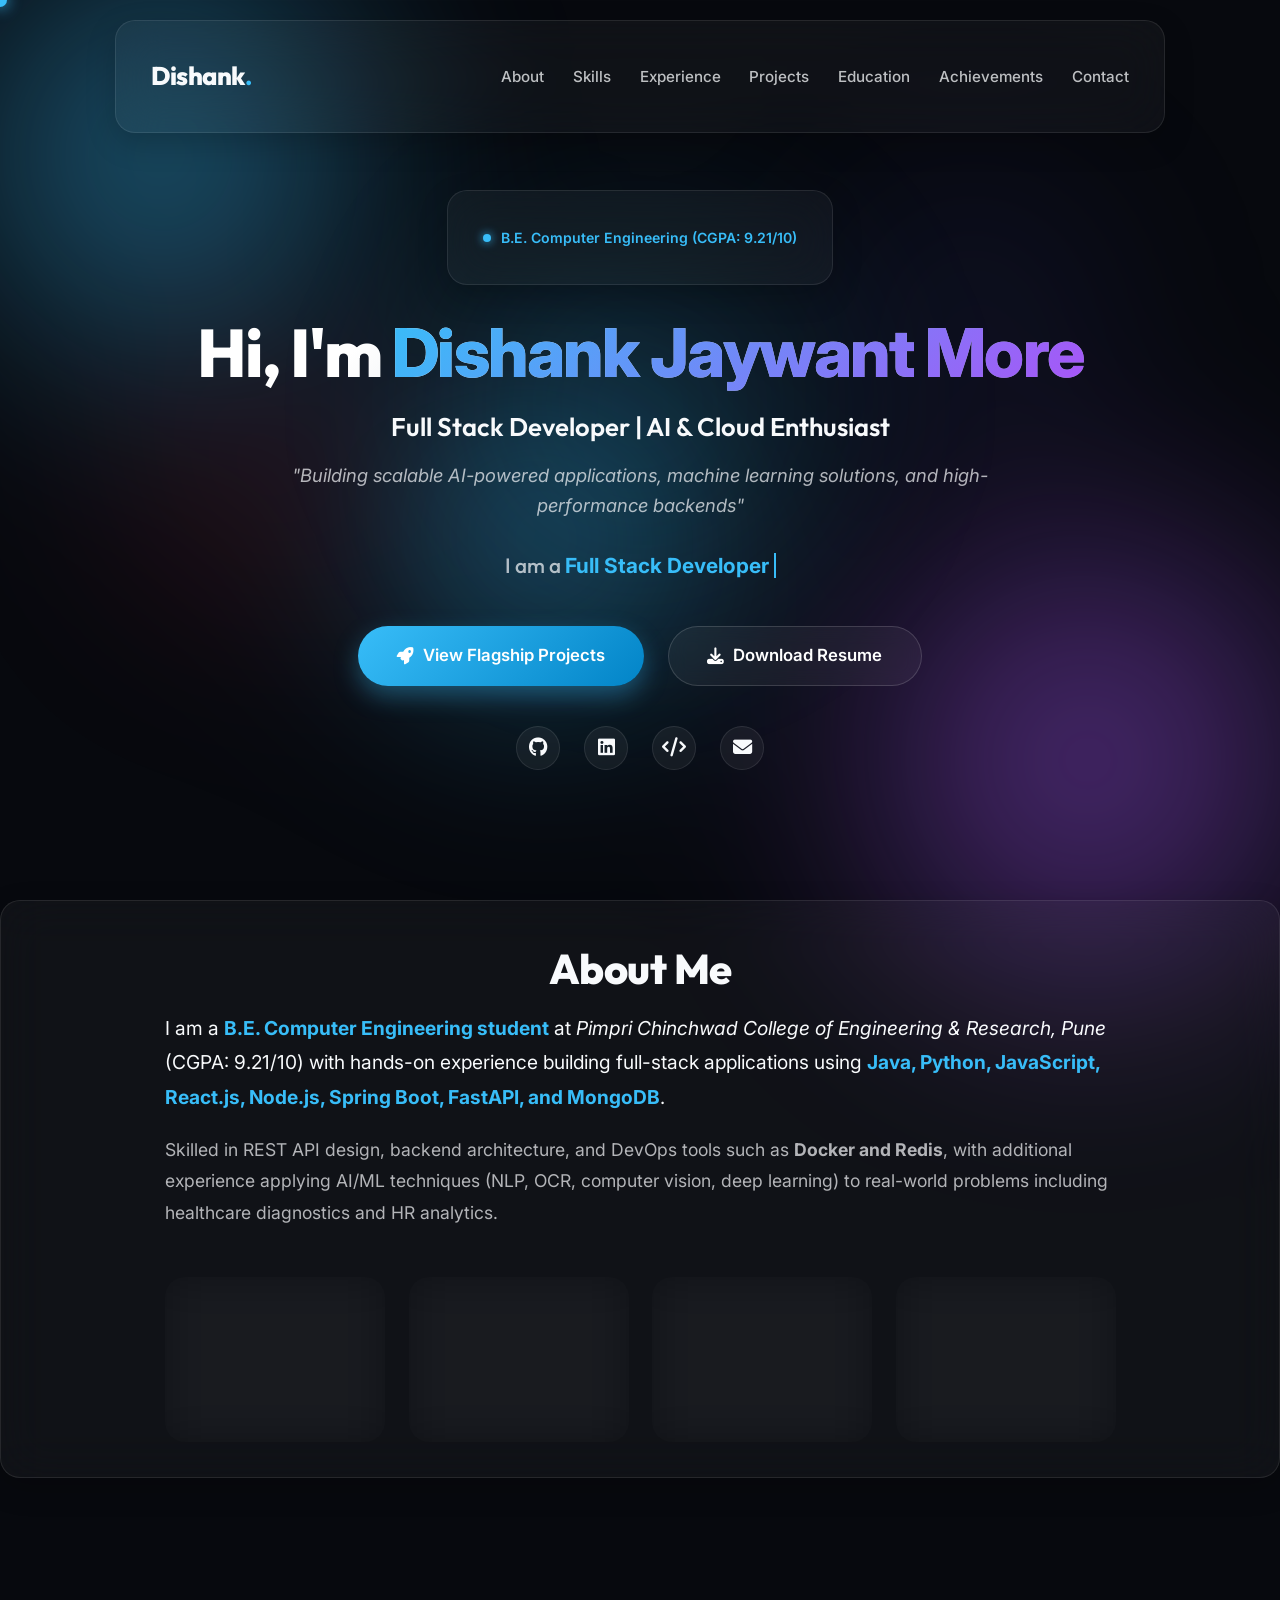
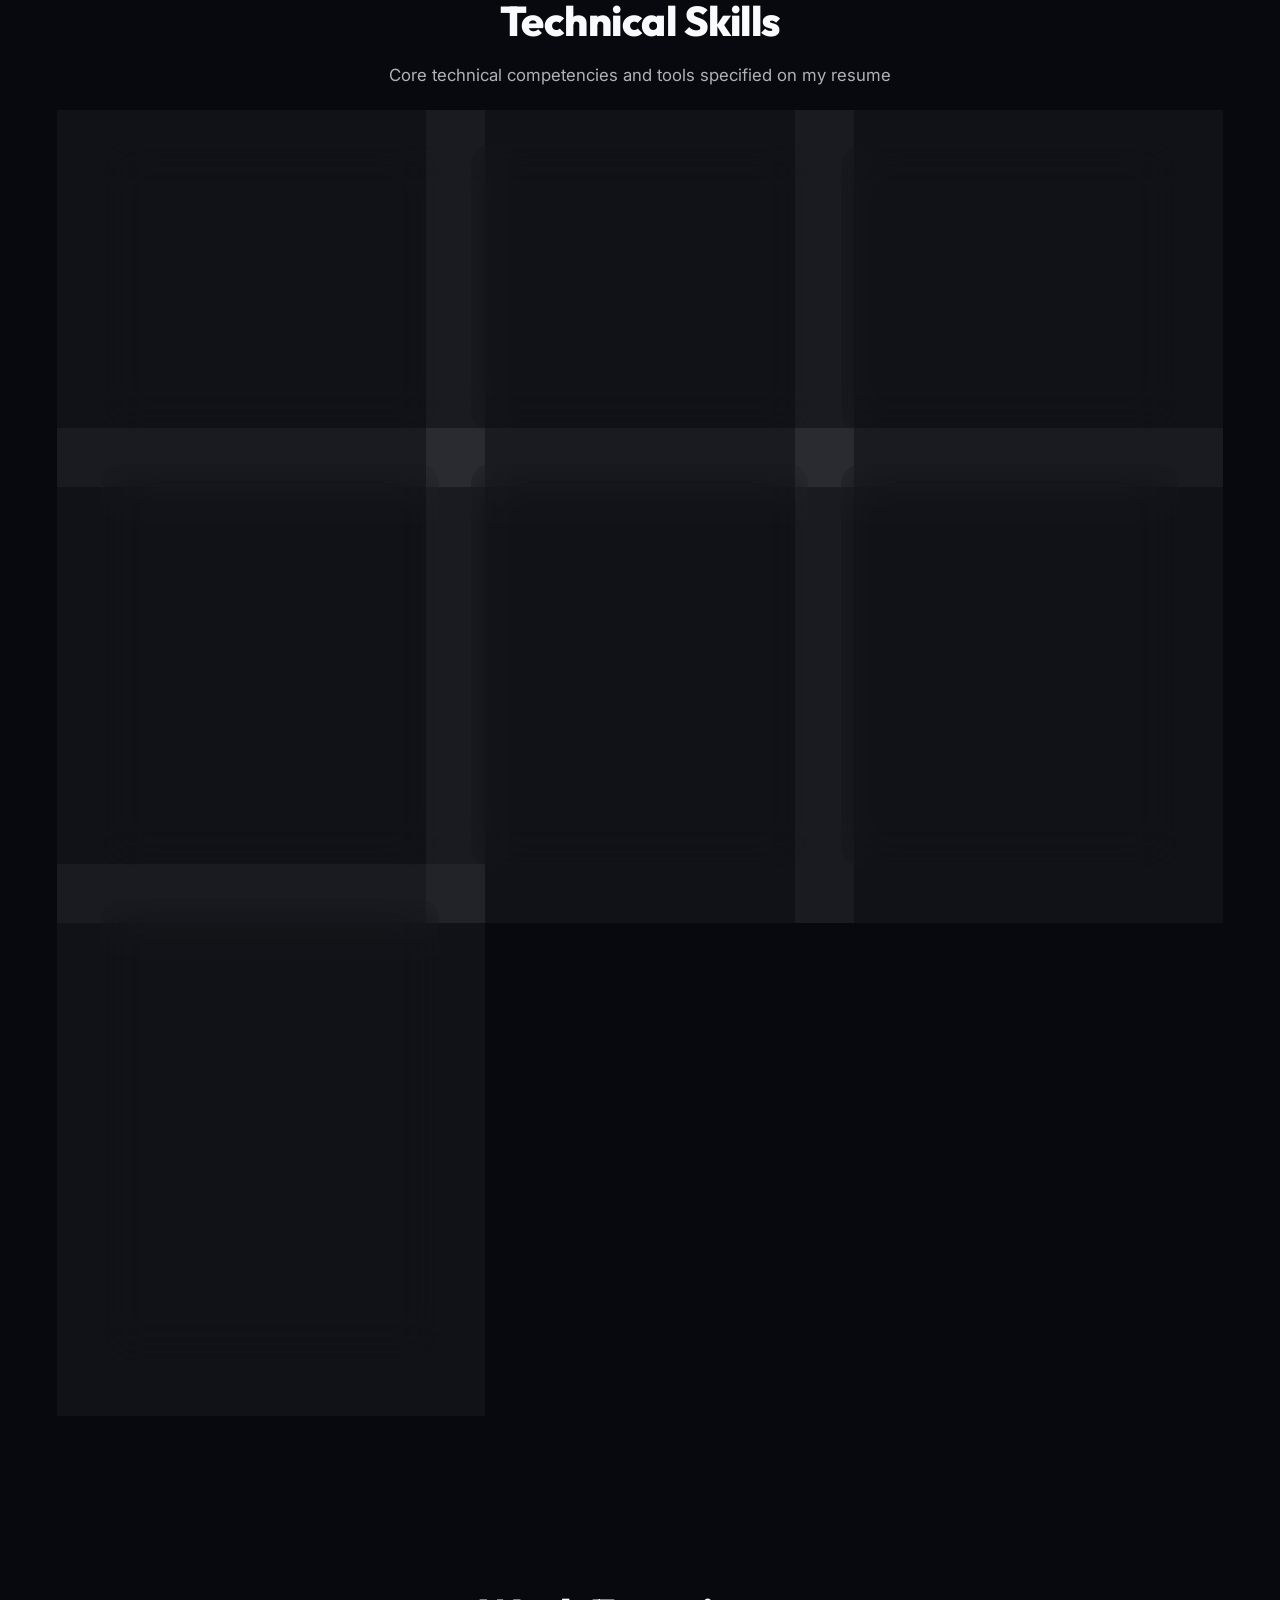
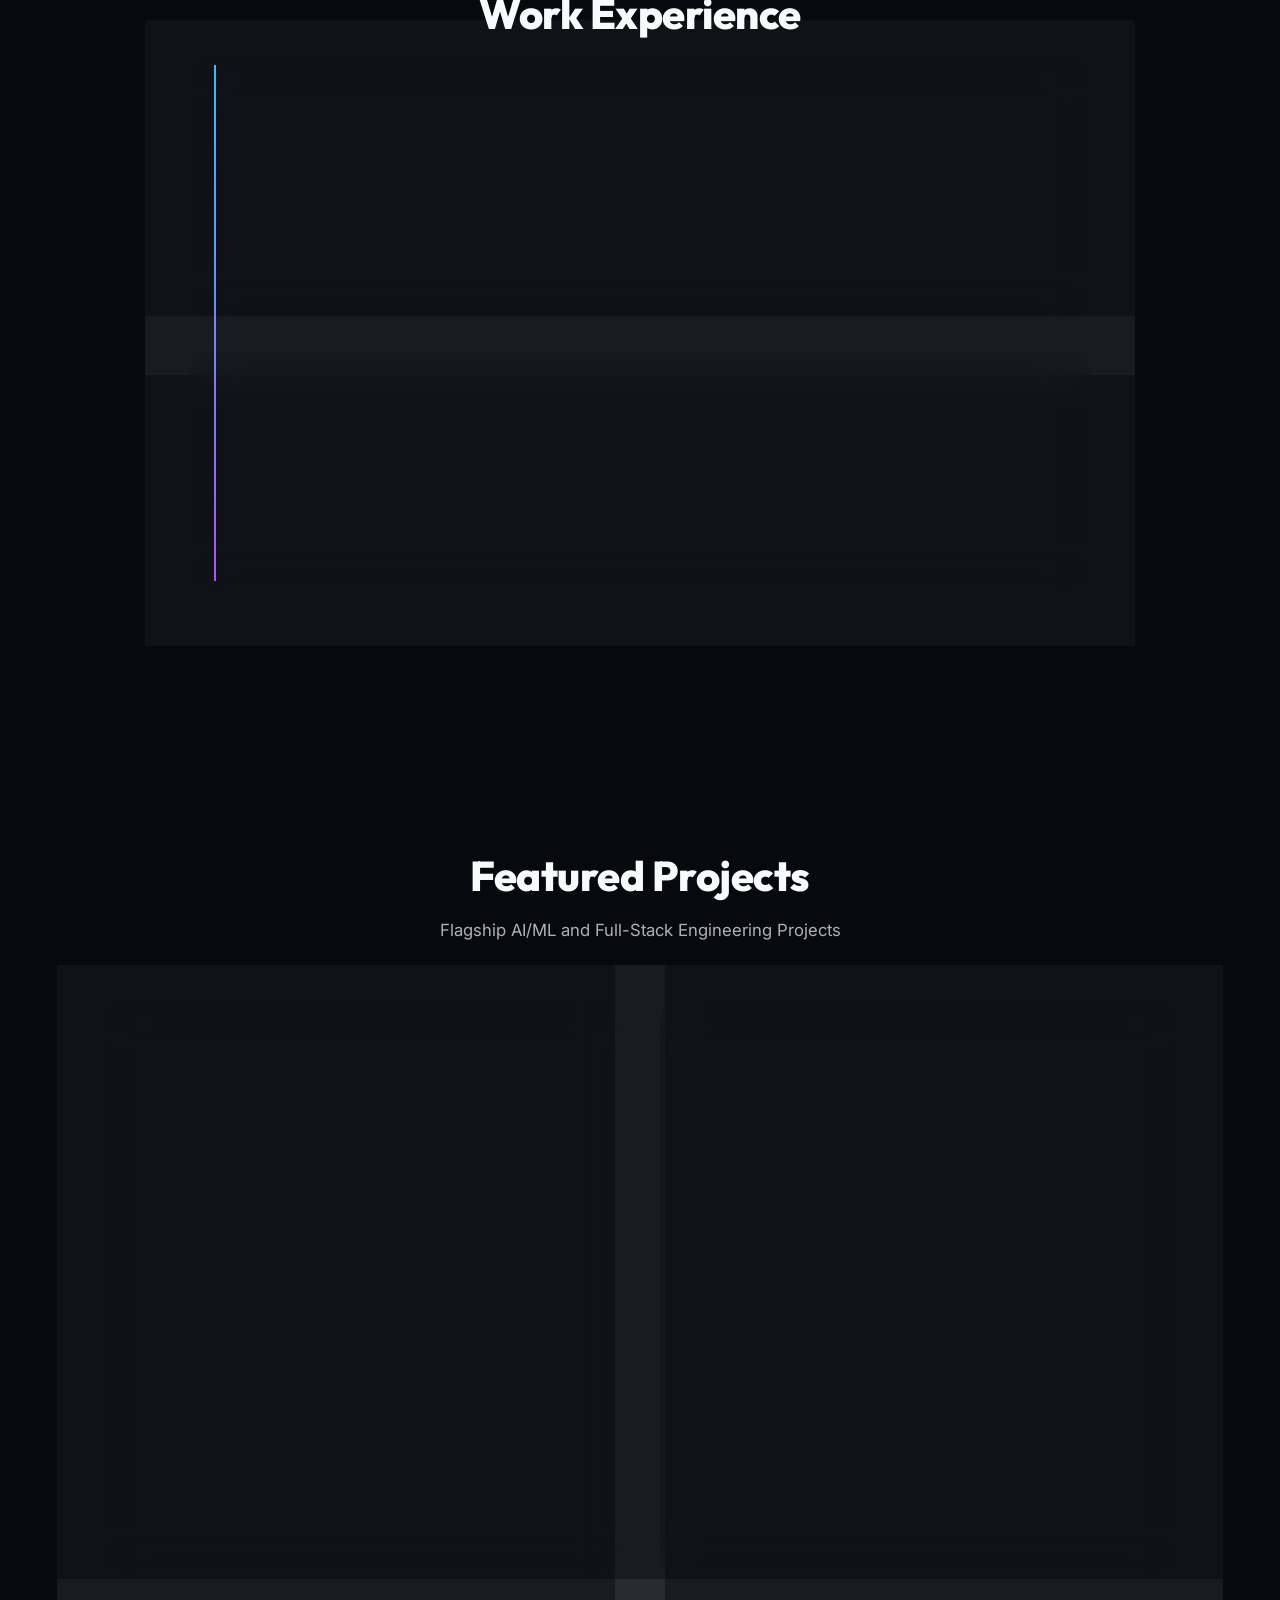
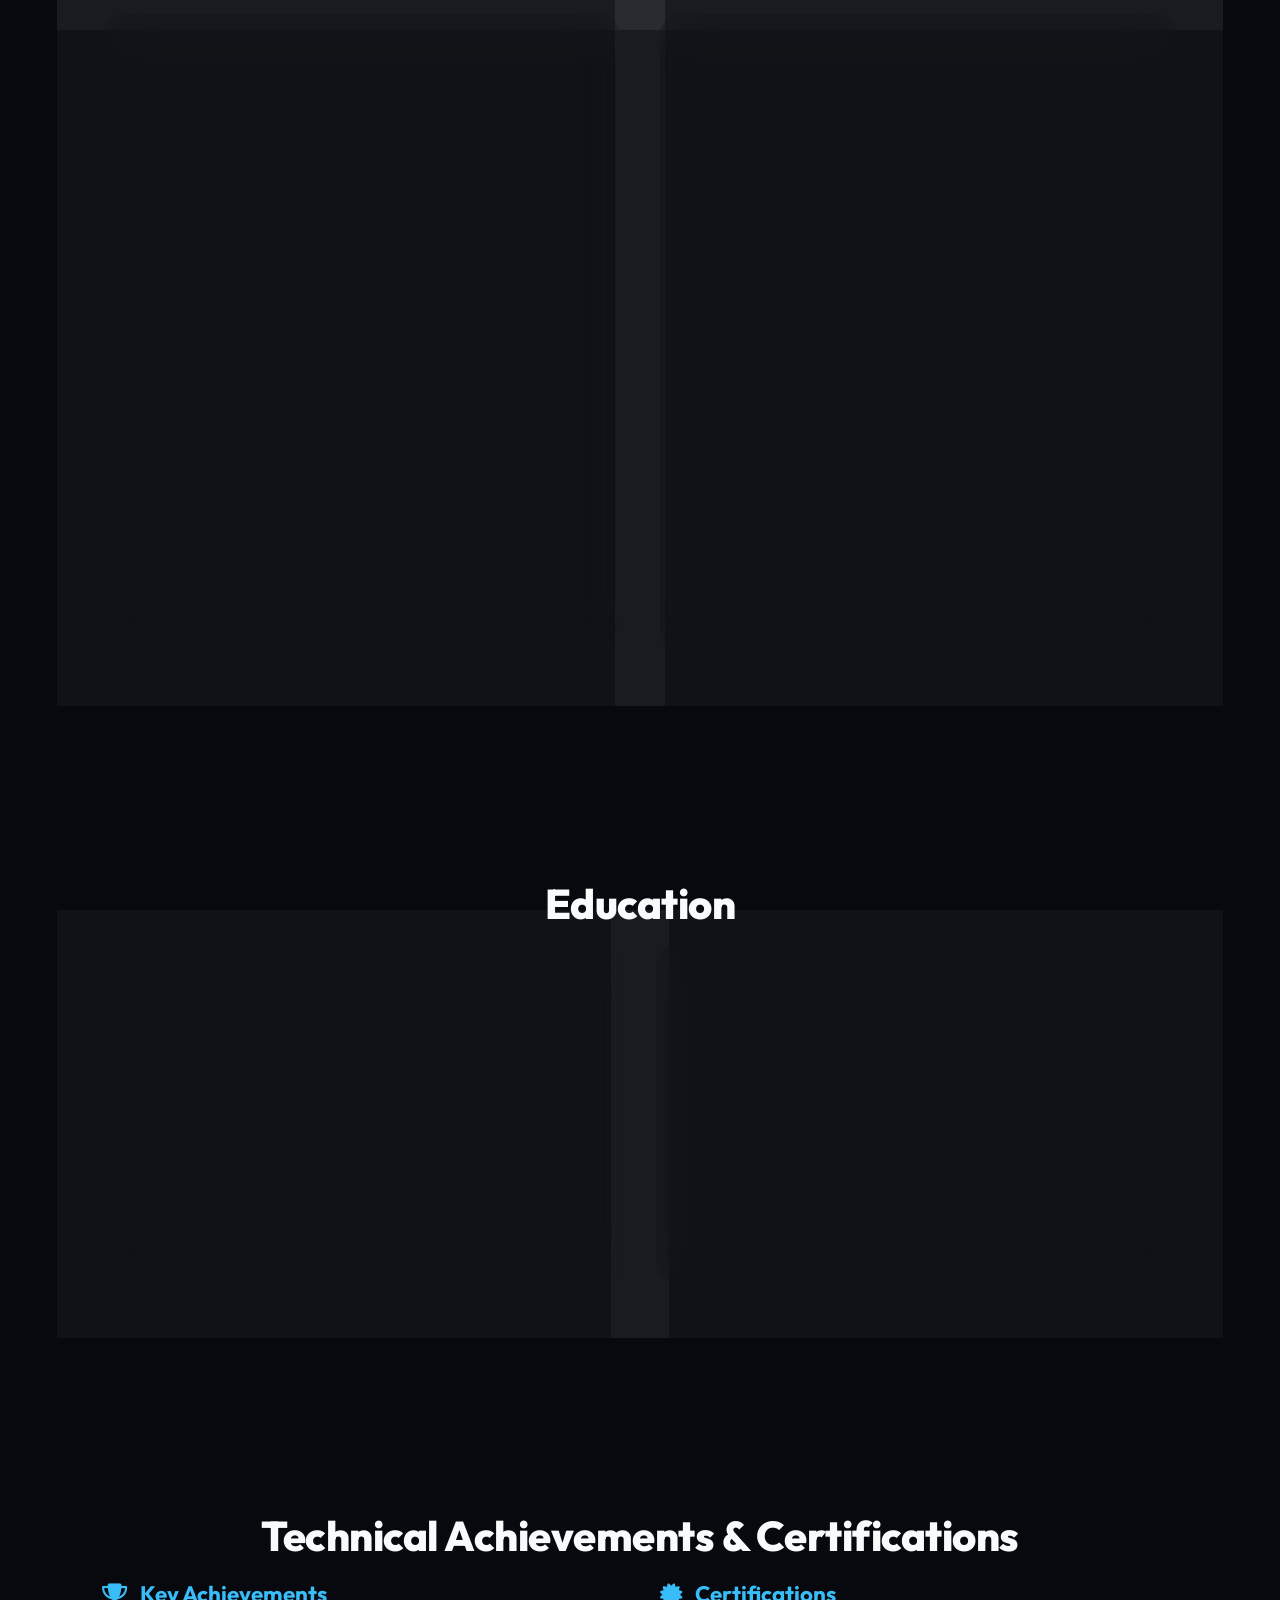
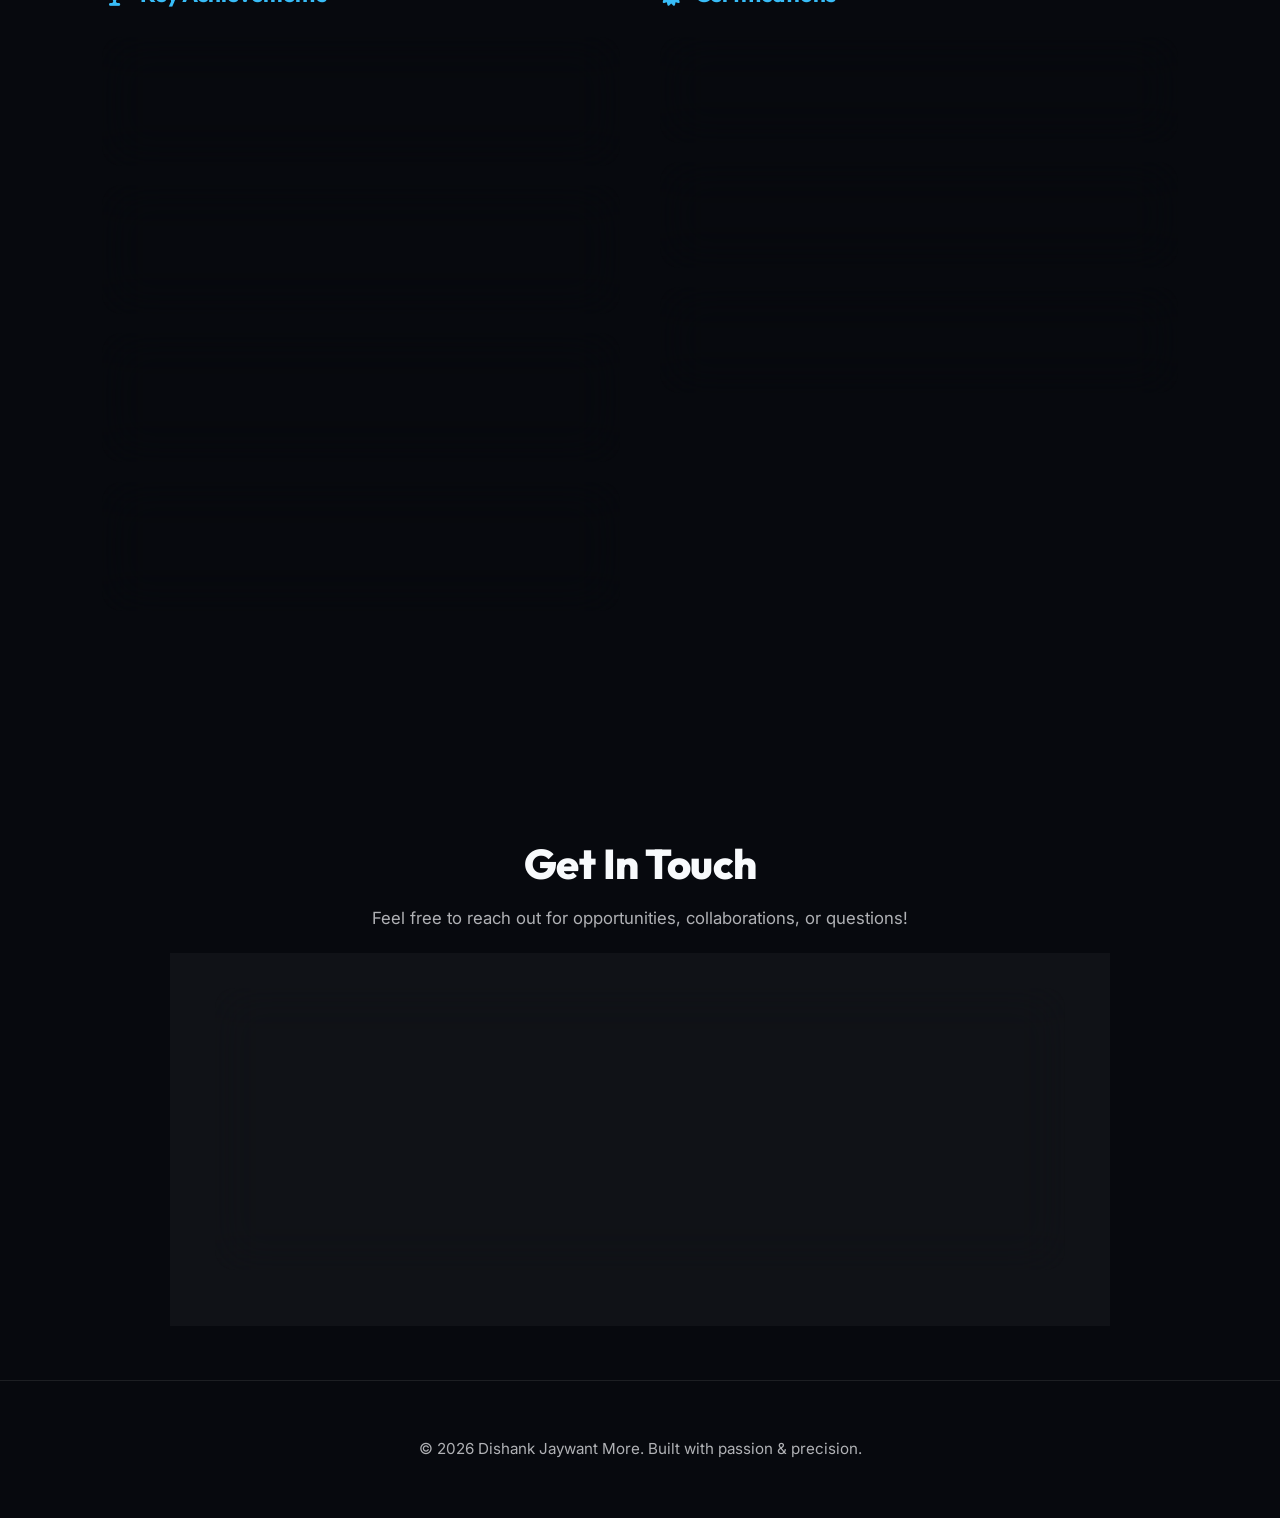
==== commit c4b9c554: "Update Dishank_More_Resume.pdf and add target=_blank download link" ====
--- a/index.html
+++ b/index.html
@@ -68,7 +68,7 @@
 
       <div class="hero-buttons">
         <a href="#projects" class="btn btn-glow"><i class="fas fa-rocket"></i> View Flagship Projects</a>
-        <a href="Dishank_More_Resume.pdf" download class="btn btn-outline">
+        <a href="Dishank_More_Resume.pdf" target="_blank" download="Dishank_Jaywant_More_Resume.pdf" class="btn btn-outline">
           <i class="fas fa-download"></i> Download Resume
         </a>
       </div>
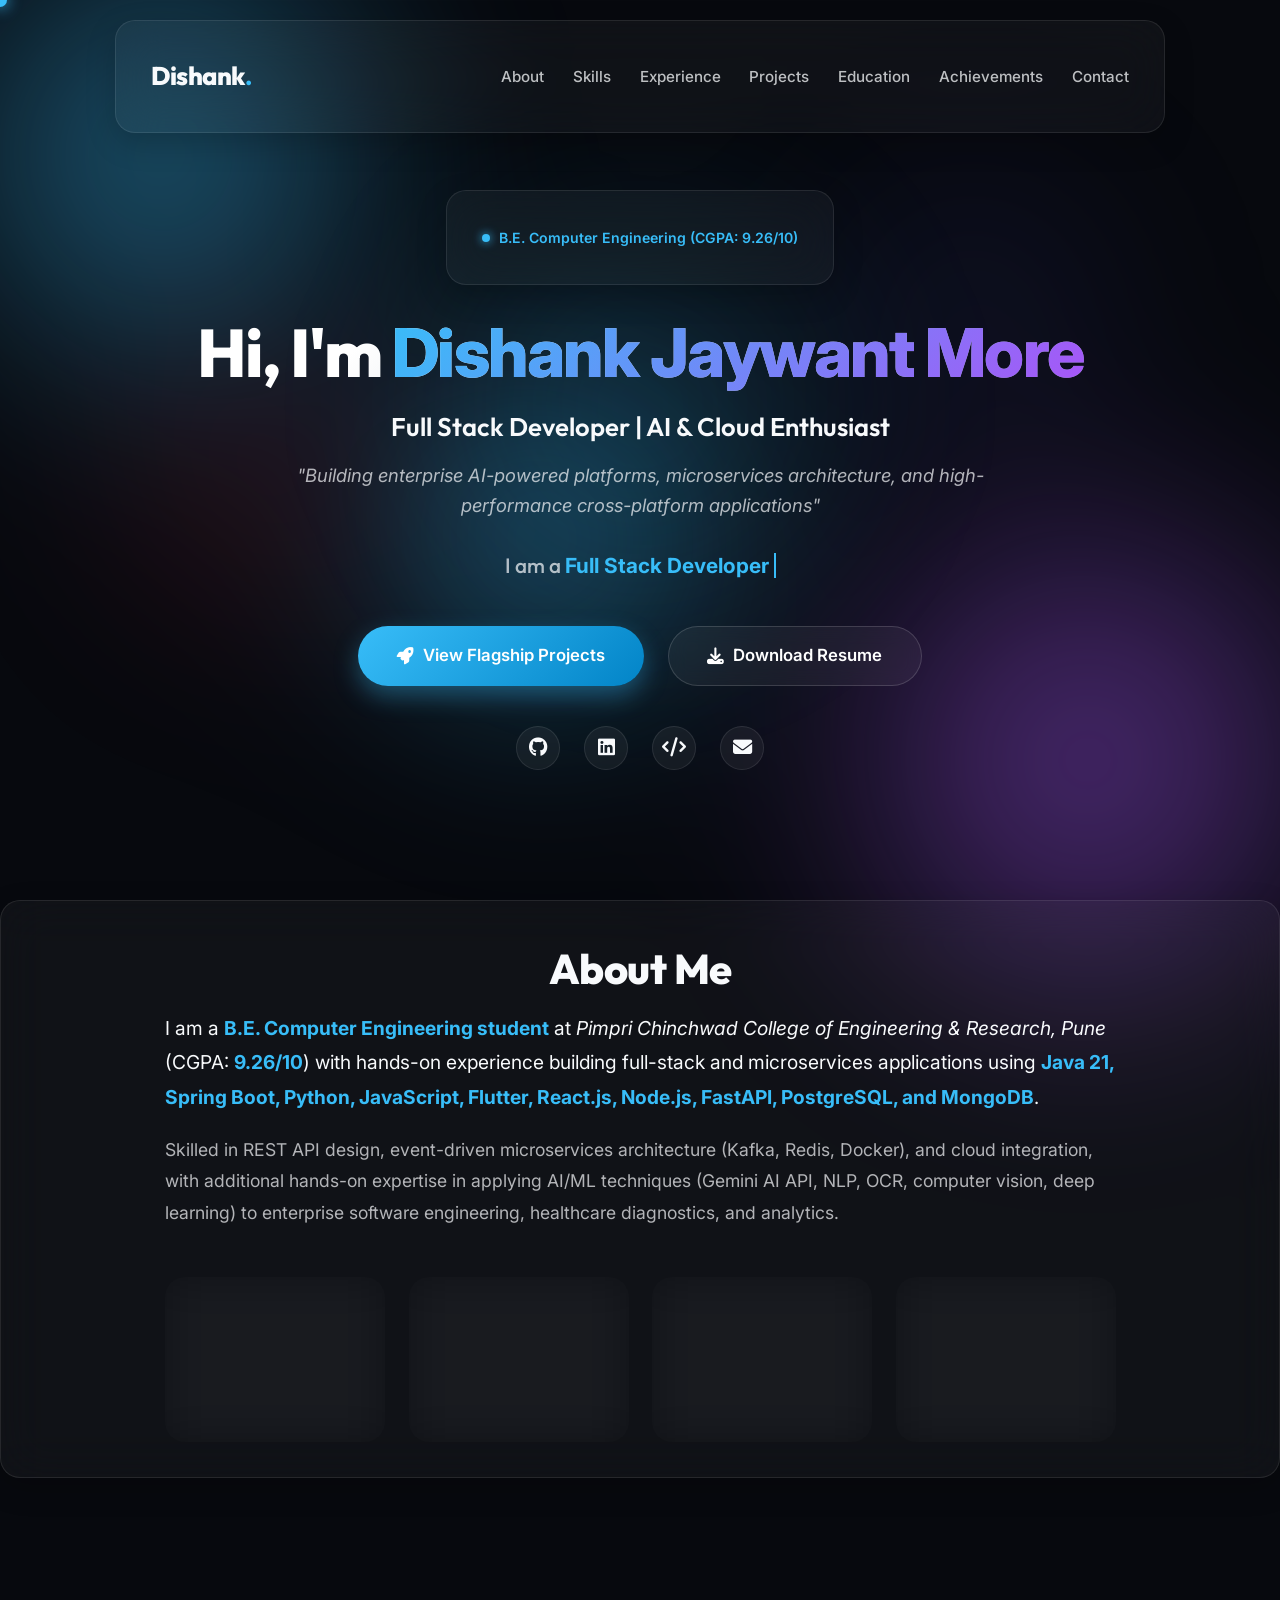
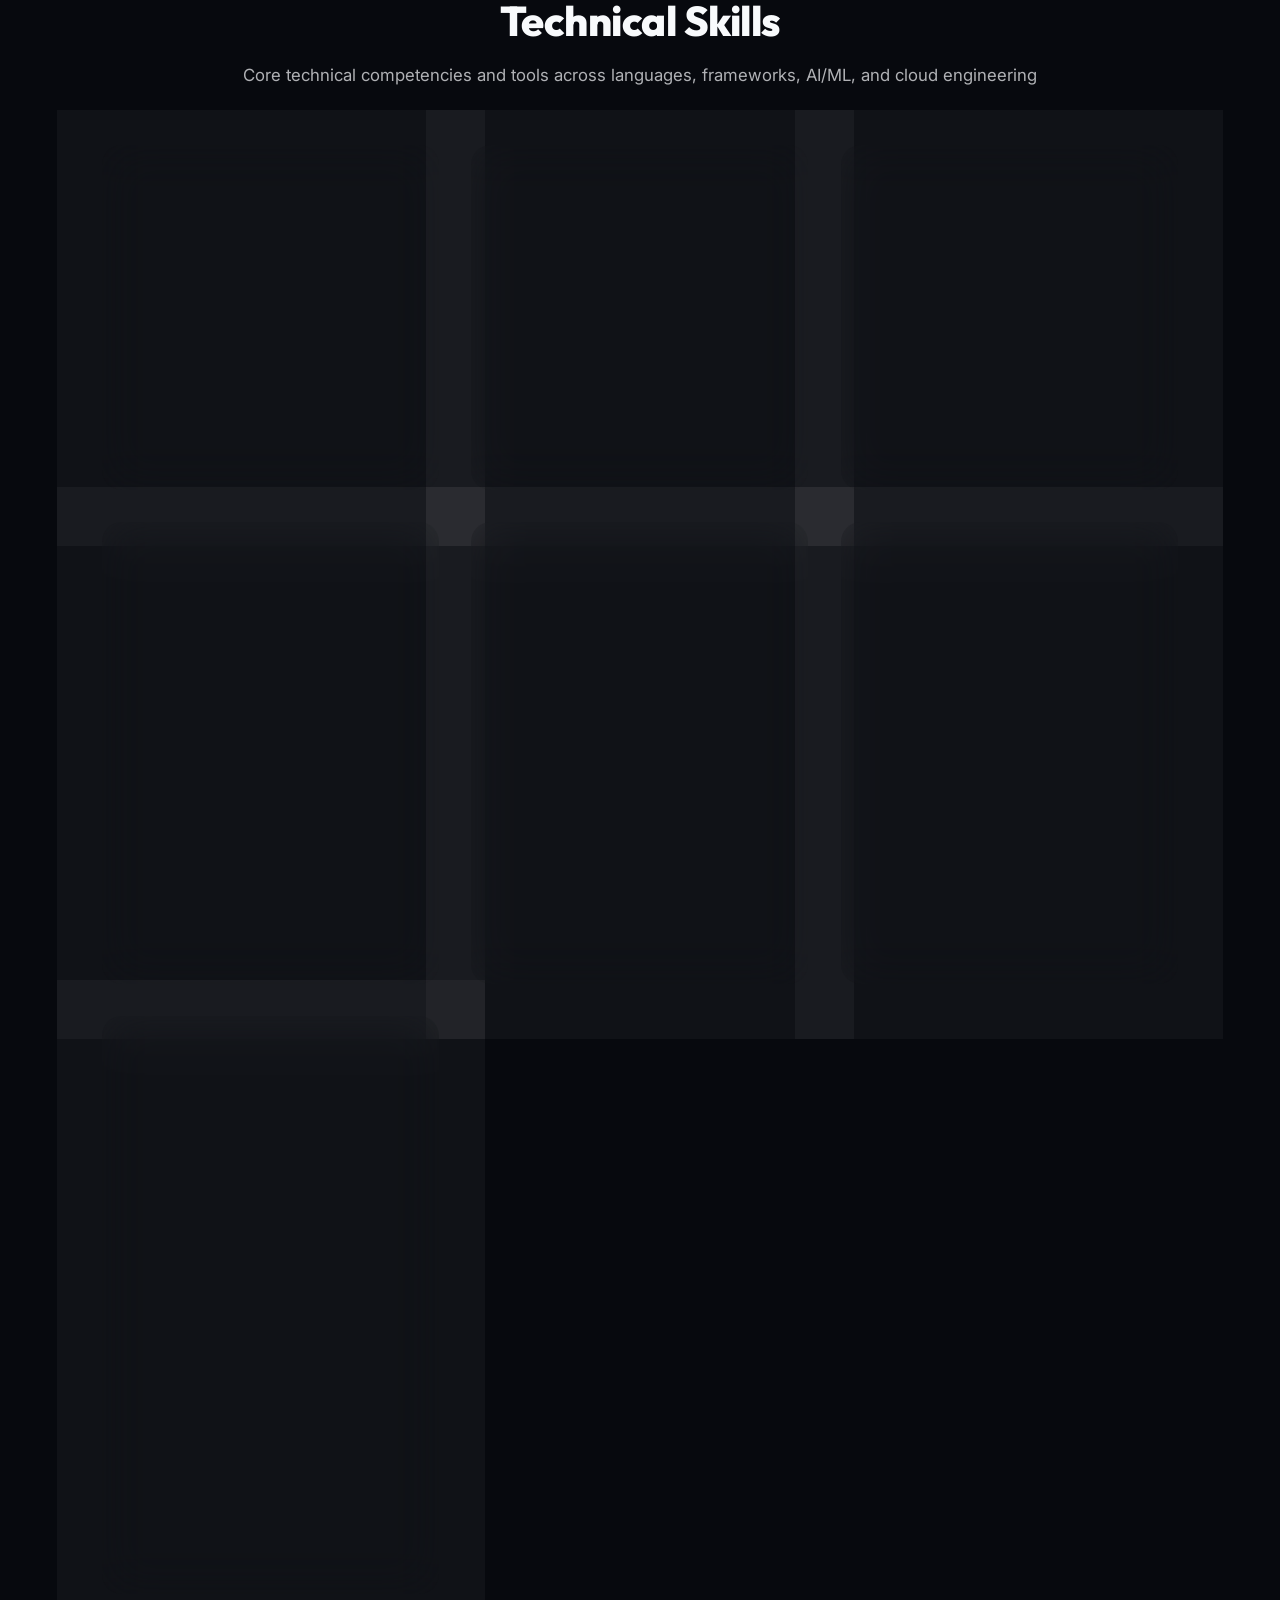
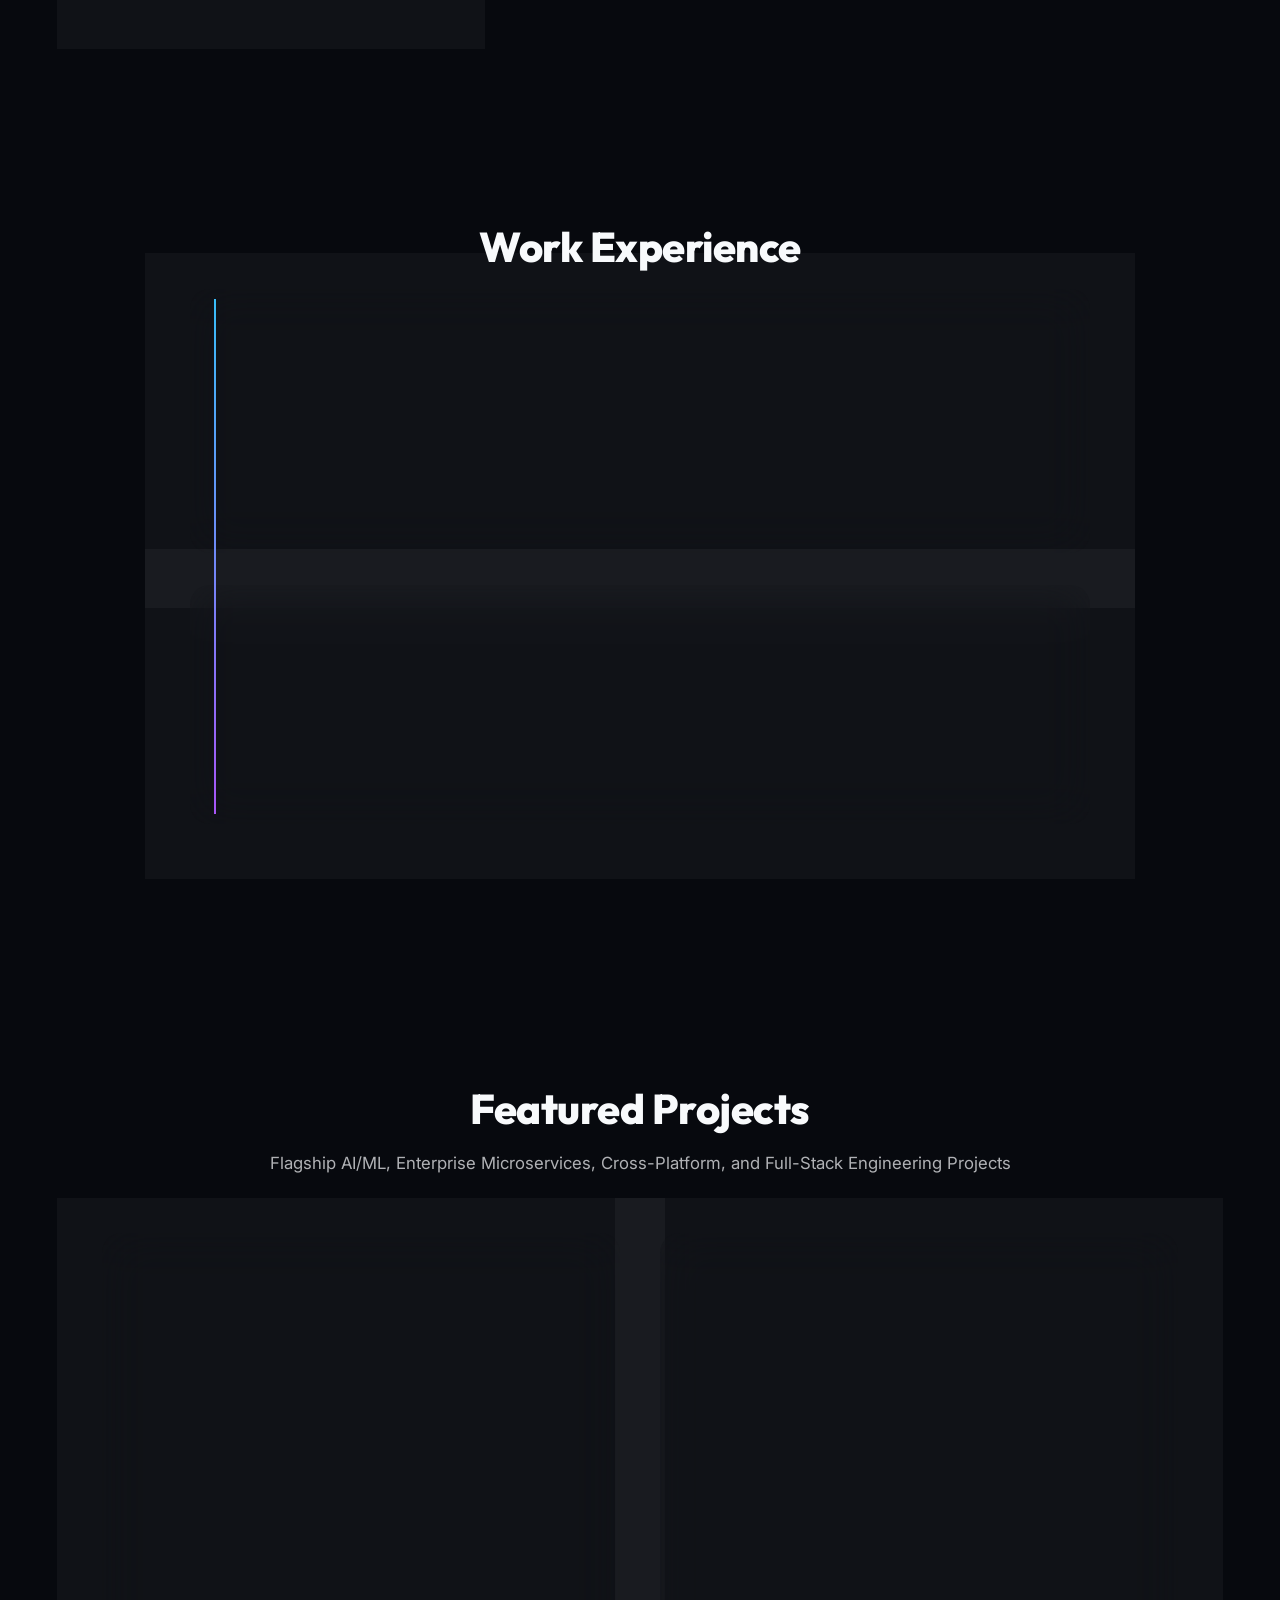
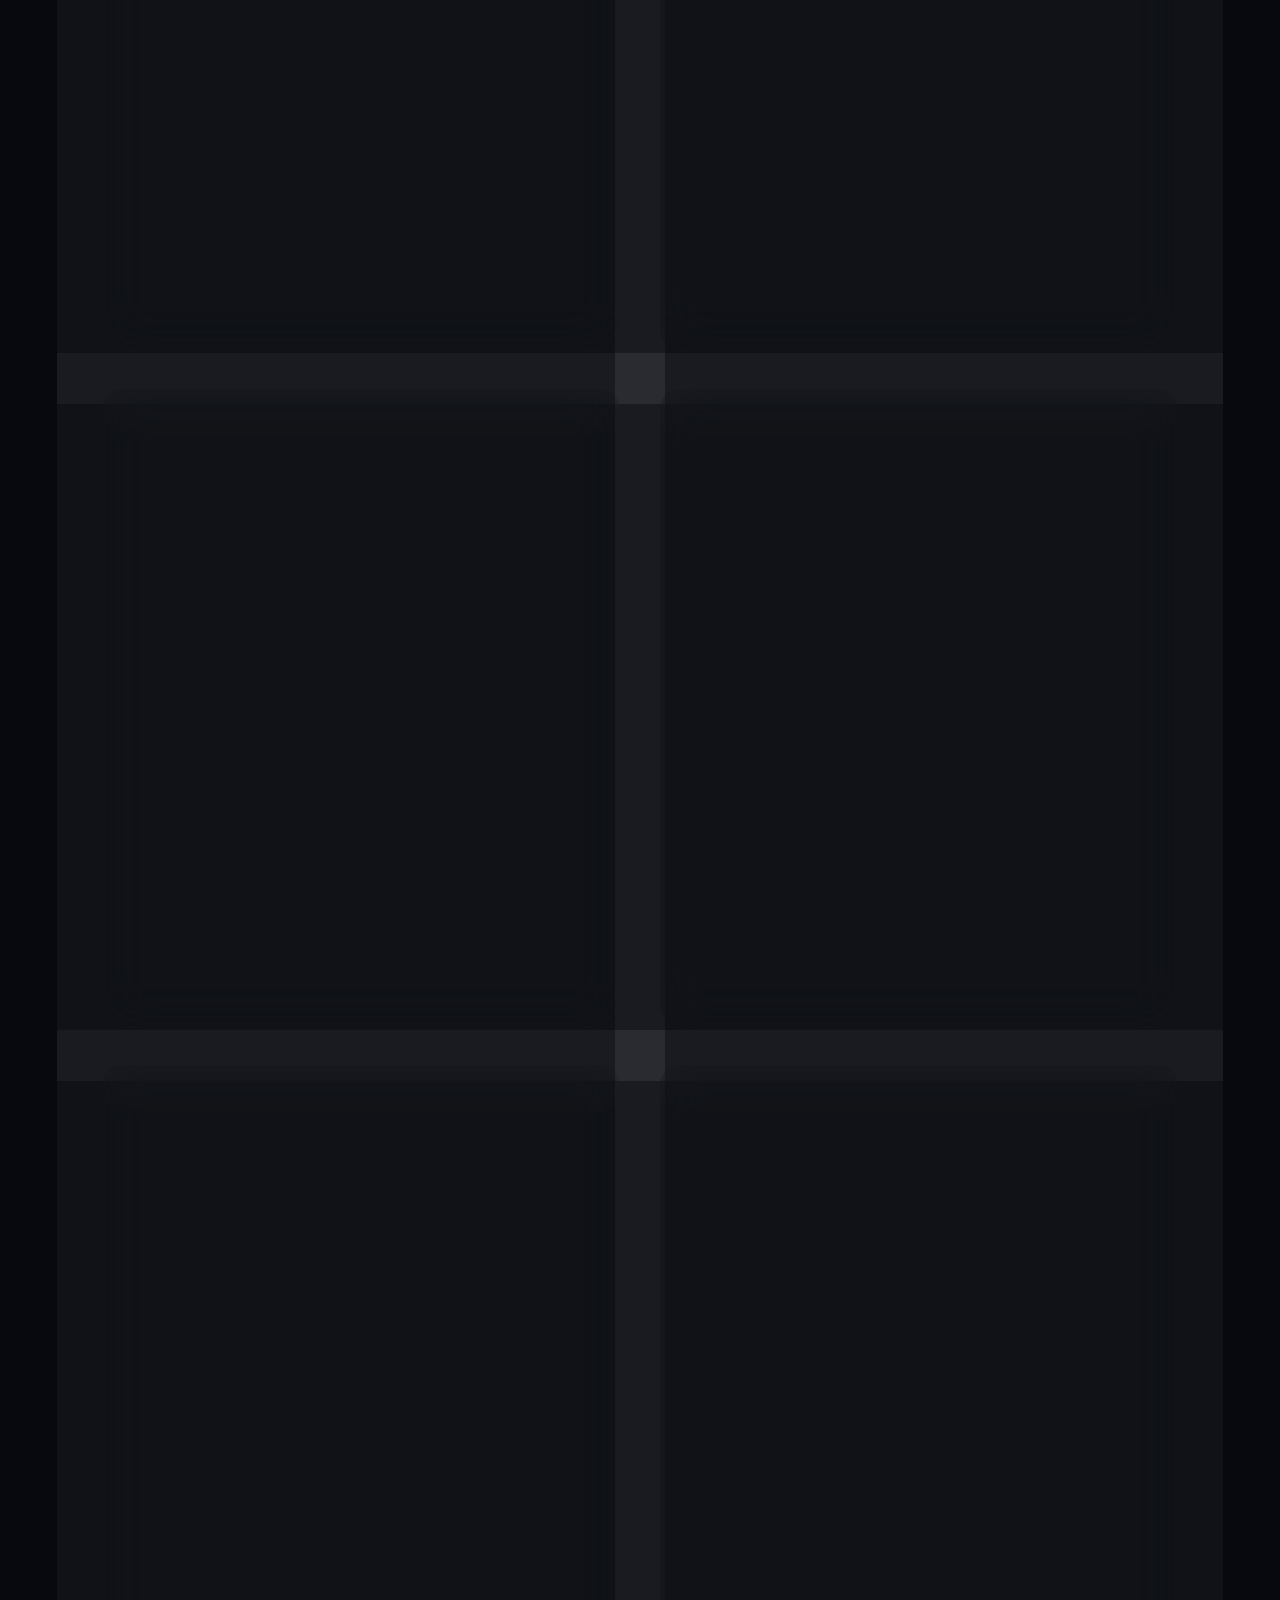
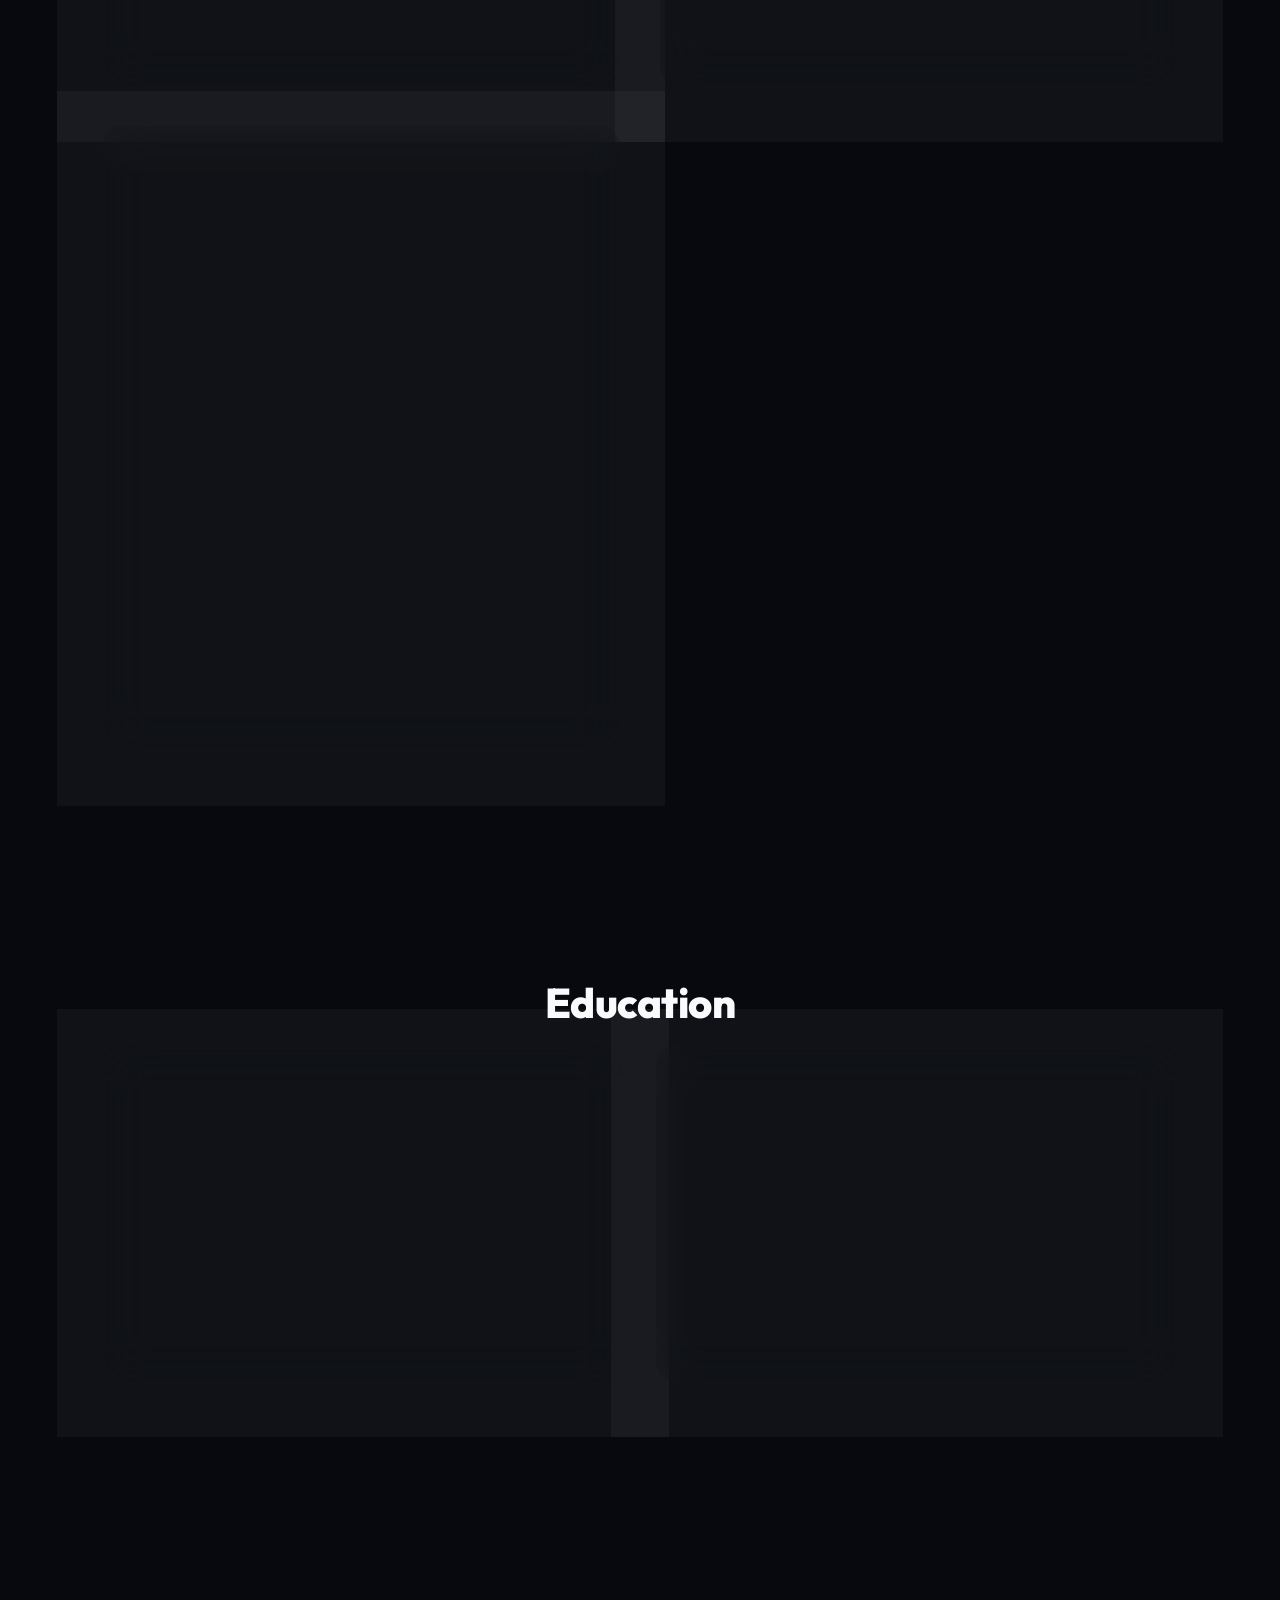
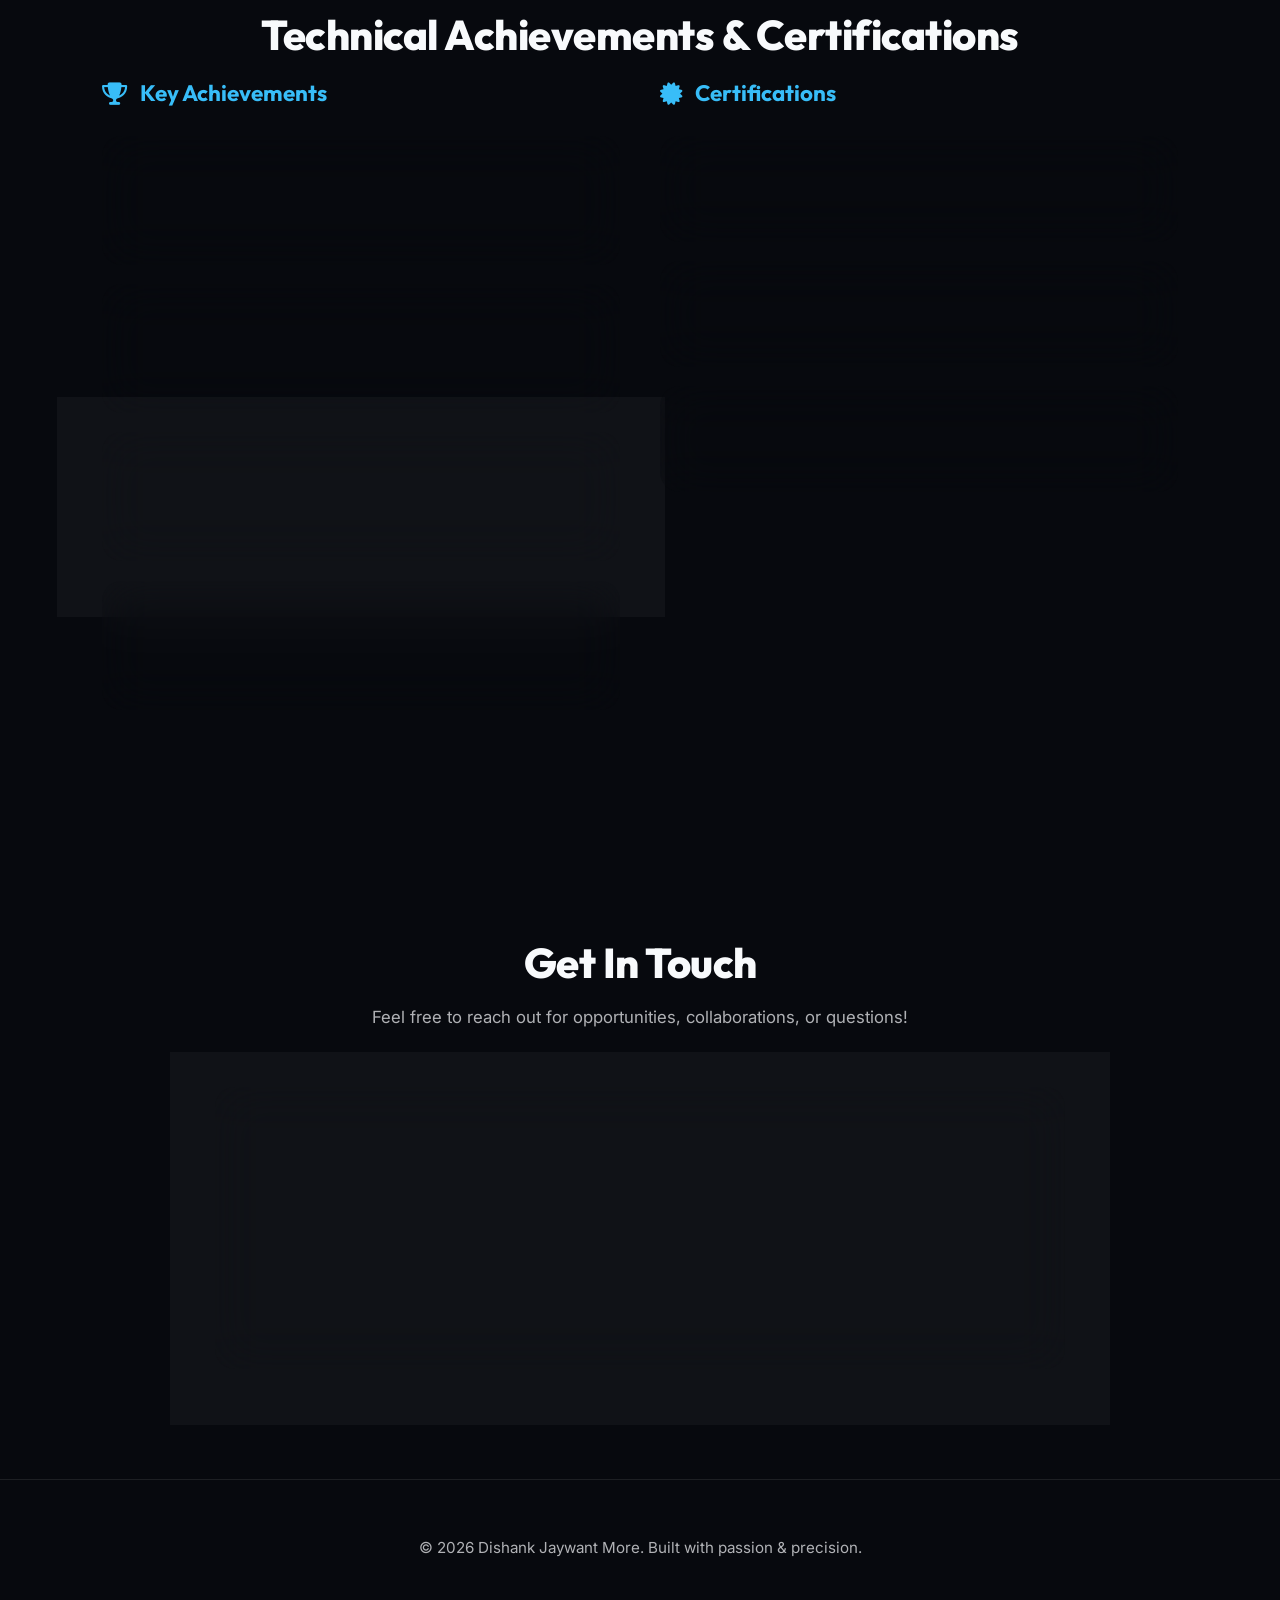
==== commit 7c7f1ce2: "Update CGPA to 9.26 and add CodeForge AI, OmniDoc, and all 7 flagship projects with updated tech sta" ====
--- a/index.html
+++ b/index.html
@@ -5,7 +5,7 @@
   <meta charset="UTF-8">
   <title>Dishank Jaywant More | Portfolio</title>
   <meta name="viewport" content="width=device-width, initial-scale=1.0">
-  <meta name="description" content="Portfolio of Dishank Jaywant More - B.E. Computer Engineering Student, Full Stack Developer & AI/ML Engineer.">
+  <meta name="description" content="Portfolio of Dishank Jaywant More - B.E. Computer Engineering Student (CGPA: 9.26/10), Full Stack Developer & AI/ML Engineer.">
   <link rel="stylesheet" href="style.css">
   <link rel="stylesheet" href="https://cdnjs.cloudflare.com/ajax/libs/font-awesome/6.4.0/css/all.min.css">
   <link rel="preconnect" href="https://fonts.googleapis.com">
@@ -59,11 +59,11 @@
     <div class="hero-glow"></div>
     <div class="hero-content">
       <div class="badge-pill glass">
-        <span class="pulse-dot"></span> B.E. Computer Engineering (CGPA: 9.21/10)
+        <span class="pulse-dot"></span> B.E. Computer Engineering (CGPA: 9.26/10)
       </div>
       <h1>Hi, I'm <span>Dishank Jaywant More</span></h1>
       <h2 class="hero-title">Full Stack Developer | AI & Cloud Enthusiast</h2>
-      <p class="hero-subtitle">"Building scalable AI-powered applications, machine learning solutions, and high-performance backends"</p>
+      <p class="hero-subtitle">"Building enterprise AI-powered platforms, microservices architecture, and high-performance cross-platform applications"</p>
       <h3 class="typing-container">I am a <span class="typing"></span></h3>
 
       <div class="hero-buttons">
@@ -87,15 +87,15 @@
     <h2 class="section-title">About Me</h2>
     <div class="about-container">
       <p class="about-lead">
-        I am a <strong>B.E. Computer Engineering student</strong> at <em>Pimpri Chinchwad College of Engineering & Research, Pune</em> (CGPA: 9.21/10) with hands-on experience building full-stack applications using <strong>Java, Python, JavaScript, React.js, Node.js, Spring Boot, FastAPI, and MongoDB</strong>.
+        I am a <strong>B.E. Computer Engineering student</strong> at <em>Pimpri Chinchwad College of Engineering & Research, Pune</em> (CGPA: <strong>9.26/10</strong>) with hands-on experience building full-stack and microservices applications using <strong>Java 21, Spring Boot, Python, JavaScript, Flutter, React.js, Node.js, FastAPI, PostgreSQL, and MongoDB</strong>.
       </p>
       <p>
-        Skilled in REST API design, backend architecture, and DevOps tools such as <strong>Docker and Redis</strong>, with additional experience applying AI/ML techniques (NLP, OCR, computer vision, deep learning) to real-world problems including healthcare diagnostics and HR analytics.
+        Skilled in REST API design, event-driven microservices architecture (Kafka, Redis, Docker), and cloud integration, with additional hands-on expertise in applying AI/ML techniques (Gemini AI API, NLP, OCR, computer vision, deep learning) to enterprise software engineering, healthcare diagnostics, and analytics.
       </p>
 
       <div class="about-stats-grid">
         <div class="stat-card glass reveal-item">
-          <span class="stat-number">9.21</span>
+          <span class="stat-number">9.26</span>
           <span class="stat-label">B.E. CGPA (Pune)</span>
         </div>
         <div class="stat-card glass reveal-item">
@@ -107,8 +107,8 @@
           <span class="stat-label">LeetCode Solved</span>
         </div>
         <div class="stat-card glass reveal-item">
-          <span class="stat-number">4+</span>
-          <span class="stat-label">AI & Full-Stack Apps</span>
+          <span class="stat-number">7+</span>
+          <span class="stat-label">Flagship Projects</span>
         </div>
       </div>
     </div>
@@ -117,68 +117,77 @@
   <!-- SKILLS SECTION -->
   <section id="skills" class="section reveal">
     <h2 class="section-title">Technical Skills</h2>
-    <p class="section-subtitle">Core technical competencies and tools specified on my resume</p>
+    <p class="section-subtitle">Core technical competencies and tools across languages, frameworks, AI/ML, and cloud engineering</p>
 
     <div class="skills-wrapper">
       <div class="skills-category glass reveal-item">
         <h3><i class="fas fa-code"></i> Languages</h3>
         <div class="skills-grid">
-          <div class="skill-card">Java</div>
+          <div class="skill-card">Java (21)</div>
           <div class="skill-card">Python</div>
           <div class="skill-card">JavaScript</div>
+          <div class="skill-card">Dart</div>
           <div class="skill-card">C</div>
           <div class="skill-card">C++</div>
         </div>
       </div>
 
       <div class="skills-category glass reveal-item">
-        <h3><i class="fas fa-layer-group"></i> Frameworks</h3>
-        <div class="skills-grid">
+        <h3><i class="fas fa-layer-group"></i> Frameworks & Mobile</h3>
+        <div class="skills-grid">
+          <div class="skill-card">Spring Boot</div>
           <div class="skill-card">React.js</div>
+          <div class="skill-card">Flutter</div>
+          <div class="skill-card">Riverpod</div>
+          <div class="skill-card">FastAPI</div>
           <div class="skill-card">Node.js</div>
           <div class="skill-card">Express.js</div>
-          <div class="skill-card">FastAPI</div>
-          <div class="skill-card">Spring Boot</div>
         </div>
       </div>
 
       <div class="skills-category glass reveal-item">
         <h3><i class="fas fa-database"></i> Databases</h3>
         <div class="skills-grid">
+          <div class="skill-card">PostgreSQL</div>
           <div class="skill-card">MongoDB</div>
+          <div class="skill-card">Redis</div>
+          <div class="skill-card">SQLite</div>
           <div class="skill-card">MySQL</div>
           <div class="skill-card">PL/SQL</div>
-          <div class="skill-card">Redis</div>
-        </div>
-      </div>
-
-      <div class="skills-category glass reveal-item">
-        <h3><i class="fas fa-cloud"></i> Cloud & DevOps</h3>
-        <div class="skills-grid">
+        </div>
+      </div>
+
+      <div class="skills-category glass reveal-item">
+        <h3><i class="fas fa-cloud"></i> Cloud, DevOps & Messaging</h3>
+        <div class="skills-grid">
+          <div class="skill-card">Docker</div>
+          <div class="skill-card">Apache Kafka</div>
           <div class="skill-card">AWS EC2</div>
           <div class="skill-card">AWS S3</div>
-          <div class="skill-card">Docker</div>
+          <div class="skill-card">OpenFeign</div>
+          <div class="skill-card">Resilience4j</div>
         </div>
       </div>
 
       <div class="skills-category glass reveal-item">
         <h3><i class="fas fa-brain"></i> AI & Machine Learning</h3>
         <div class="skills-grid">
+          <div class="skill-card">Gemini AI API</div>
           <div class="skill-card">Machine Learning</div>
+          <div class="skill-card">TensorFlow</div>
+          <div class="skill-card">Keras</div>
+          <div class="skill-card">OpenCV</div>
           <div class="skill-card">Scikit-learn</div>
           <div class="skill-card">Pandas</div>
           <div class="skill-card">NumPy</div>
           <div class="skill-card">NLP</div>
           <div class="skill-card">OCR</div>
-          <div class="skill-card">TensorFlow</div>
-          <div class="skill-card">Keras</div>
-          <div class="skill-card">OpenCV</div>
           <div class="skill-card">PCA</div>
         </div>
       </div>
 
       <div class="skills-category glass reveal-item">
-        <h3><i class="fas fa-tools"></i> Developer Tools</h3>
+        <h3><i class="fas fa-tools"></i> Developer Tools & APIs</h3>
         <div class="skills-grid">
           <div class="skill-card">Git</div>
           <div class="skill-card">GitHub</div>
@@ -186,12 +195,17 @@
           <div class="skill-card">Android Studio</div>
           <div class="skill-card">Eclipse</div>
           <div class="skill-card">Postman</div>
-        </div>
-      </div>
-
-      <div class="skills-category glass reveal-item">
-        <h3><i class="fas fa-cubes"></i> Core CS Fundamentals</h3>
-        <div class="skills-grid">
+          <div class="skill-card">Google Drive API</div>
+          <div class="skill-card">OAuth 2.0</div>
+          <div class="skill-card">Google Maps API</div>
+        </div>
+      </div>
+
+      <div class="skills-category glass reveal-item">
+        <h3><i class="fas fa-cubes"></i> Core CS & Architecture</h3>
+        <div class="skills-grid">
+          <div class="skill-card">Microservices</div>
+          <div class="skill-card">Event-Driven Architecture</div>
           <div class="skill-card">Data Structures & Algorithms</div>
           <div class="skill-card">OOP</div>
           <div class="skill-card">DBMS</div>
@@ -243,14 +257,40 @@
   <!-- PROJECTS SECTION -->
   <section id="projects" class="section reveal">
     <h2 class="section-title">Featured Projects</h2>
-    <p class="section-subtitle">Flagship AI/ML and Full-Stack Engineering Projects</p>
+    <p class="section-subtitle">Flagship AI/ML, Enterprise Microservices, Cross-Platform, and Full-Stack Engineering Projects</p>
 
     <div class="projects-grid">
-      <!-- Project 1 -->
+
+      <!-- Project 1: CodeForge AI -->
+      <div class="project-card glass reveal-item">
+        <div class="project-header">
+          <span class="project-badge">Enterprise Microservices & AI</span>
+          <h3>CodeForge AI – AI-Powered Software Engineering Platform</h3>
+          <span class="project-date"><i class="far fa-calendar-alt"></i> Jan 2026 – Feb 2026</span>
+        </div>
+        <div class="project-info">
+          <ul class="project-metrics">
+            <li><i class="fas fa-cubes"></i> <strong>5+</strong> Microservices</li>
+            <li><i class="fas fa-plug"></i> <strong>20+</strong> REST APIs</li>
+            <li><i class="fas fa-database"></i> <strong>10+</strong> DB Entities</li>
+            <li><i class="fas fa-brain"></i> Gemini AI API</li>
+          </ul>
+          <ul class="project-bullets">
+            <li>Developing an enterprise-grade microservices platform (5+ services) with 20+ REST APIs spanning authentication, project management, AI-assisted code review, error diagnostics, notifications, and analytics, backed by 10+ database entities via Spring Data JPA and Hibernate.</li>
+            <li>Implementing secure authentication with Spring Security, JWT, and BCrypt, and building an event-driven architecture using Redis caching, Kafka messaging, OpenFeign, and Resilience4j, containerized with Docker and integrated with the Gemini AI API.</li>
+          </ul>
+          <div class="project-tags">
+            <span>Java 21</span><span>Spring Boot</span><span>PostgreSQL</span><span>Redis</span><span>Kafka</span><span>Docker</span><span>OpenFeign</span><span>Resilience4j</span><span>Gemini AI API</span>
+          </div>
+        </div>
+      </div>
+
+      <!-- Project 2: Cervical Cancer Classification -->
       <div class="project-card glass reveal-item">
         <div class="project-header">
           <span class="project-badge">Deep Learning & CV</span>
           <h3>Cervical Cancer Classification using Hybrid Deep Feature Fusion</h3>
+          <span class="project-date"><i class="far fa-calendar-alt"></i> Jan 2026 – Feb 2026</span>
         </div>
         <div class="project-info">
           <ul class="project-metrics">
@@ -267,31 +307,32 @@
         </div>
       </div>
 
-      <!-- Project 2 -->
-      <div class="project-card glass reveal-item">
-        <div class="project-header">
-          <span class="project-badge">FinTech & Analytics</span>
-          <h3>Intraday Option Chain Analytics System</h3>
-        </div>
-        <div class="project-info">
-          <ul class="project-metrics">
-            <li><i class="fas fa-database"></i> <strong>1000+</strong> Records/Day</li>
-            <li><i class="fas fa-chart-bar"></i> <strong>20+</strong> Strike Prices</li>
-          </ul>
-          <ul class="project-bullets">
-            <li>Designed an intraday analytics system using Python and the NSE API to compute strike-wise Put-Call Ratio (PCR), automatically storing 1000+ records/day.</li>
-            <li>Created Matplotlib dashboards visualizing PCR trends across 20+ strike prices for support and resistance analysis.</li>
-          </ul>
-          <div class="project-tags">
-            <span>Python</span><span>Pandas</span><span>NumPy</span><span>NSE API</span><span>SQLite</span><span>Matplotlib</span>
-          </div>
-        </div>
-      </div>
-
-      <!-- Project 3 -->
-      <div class="project-card glass reveal-item">
-        <div class="project-header">
-          <span class="project-badge">AI Healthcare</span>
+      <!-- Project 3: OmniDoc -->
+      <div class="project-card glass reveal-item">
+        <div class="project-header">
+          <span class="project-badge">Cross-Platform & Mobile</span>
+          <h3>OmniDoc – All Document Reader</h3>
+        </div>
+        <div class="project-info">
+          <ul class="project-metrics">
+            <li><i class="fas fa-file-alt"></i> <strong>6</strong> File Formats</li>
+            <li><i class="fas fa-volume-up"></i> <strong>3,500-Char</strong> TTS Chunking</li>
+            <li><i class="fas fa-sync"></i> Google Drive OAuth 2.0</li>
+          </ul>
+          <ul class="project-bullets">
+            <li>Developed a cross-platform document reader supporting 6 file formats (PDF, DOCX, XLSX, PPTX, TXT, images) using Flutter and Riverpod for state management, with Google Drive OAuth 2.0 sync and SQLite for offline tracking.</li>
+            <li>Engineered a custom Text-to-Speech chunking mechanism processing 3,500-character blocks to overcome Android TTS API limitations and enable continuous reading of long documents.</li>
+          </ul>
+          <div class="project-tags">
+            <span>Flutter</span><span>Dart</span><span>Riverpod</span><span>SQLite</span><span>Google Drive API</span><span>OAuth 2.0</span>
+          </div>
+        </div>
+      </div>
+
+      <!-- Project 4: MedIntel -->
+      <div class="project-card glass reveal-item">
+        <div class="project-header">
+          <span class="project-badge">AI Healthcare & Microservices</span>
           <h3>MedIntel – AI-Powered Healthcare Platform</h3>
         </div>
         <div class="project-info">
@@ -310,7 +351,7 @@
         </div>
       </div>
 
-      <!-- Project 4 -->
+      <!-- Project 5: TalentPulse -->
       <div class="project-card glass reveal-item">
         <div class="project-header">
           <span class="project-badge">HR Analytics & ML</span>
@@ -334,6 +375,54 @@
           </div>
         </div>
       </div>
+
+      <!-- Project 6: Intraday Option Chain Analytics -->
+      <div class="project-card glass reveal-item">
+        <div class="project-header">
+          <span class="project-badge">FinTech & Analytics</span>
+          <h3>Intraday Option Chain Analytics System</h3>
+        </div>
+        <div class="project-info">
+          <ul class="project-metrics">
+            <li><i class="fas fa-database"></i> <strong>1000+</strong> Records/Day</li>
+            <li><i class="fas fa-chart-bar"></i> <strong>20+</strong> Strike Prices</li>
+          </ul>
+          <ul class="project-bullets">
+            <li>Designed an intraday analytics system using Python and the NSE API to compute strike-wise Put-Call Ratio (PCR), automatically storing 1000+ records/day.</li>
+            <li>Created Matplotlib dashboards visualizing PCR trends across 20+ strike prices for support and resistance analysis.</li>
+          </ul>
+          <div class="project-tags">
+            <span>Python</span><span>Pandas</span><span>NumPy</span><span>NSE API</span><span>SQLite</span><span>Matplotlib</span>
+          </div>
+        </div>
+      </div>
+
+      <!-- Project 7: DineBuddy -->
+      <div class="project-card glass reveal-item">
+        <div class="project-header">
+          <span class="project-badge">Mobile & Cloud Backend</span>
+          <h3>DineBuddy – Smart Mess Management App</h3>
+          <span class="project-date"><i class="far fa-calendar-alt"></i> Jan 2026 – Feb 2026</span>
+        </div>
+        <div class="project-info">
+          <ul class="project-metrics">
+            <li><i class="fas fa-bolt"></i> <strong>&lt; 2s</strong> Realtime Sync</li>
+            <li><i class="fas fa-map-marker-alt"></i> <strong>5+</strong> Mess Facilities</li>
+            <li><i class="fas fa-utensils"></i> <strong>10+</strong> Menu Items</li>
+          </ul>
+          <ul class="project-bullets">
+            <li>Built a native Android app delivering dynamic mess menus across 3+ meal slots/day via Firebase Realtime Database, syncing updates in under 2 seconds.</li>
+            <li>Integrated Google Maps navigation for 5+ mess facilities and a feedback/review module across 10+ menu items, improving engagement via an optimized backend and simple UI.</li>
+          </ul>
+          <div class="project-tags">
+            <span>Android</span><span>Java</span><span>Firebase</span><span>Google Maps API</span>
+          </div>
+          <div class="project-links">
+            <a href="https://github.com/Dishank1995/DineBuddy" target="_blank"><i class="fab fa-github"></i> GitHub Repository</a>
+          </div>
+        </div>
+      </div>
+
     </div>
   </section>
 
@@ -346,7 +435,7 @@
         <h3>Bachelor of Engineering in Computer Engineering</h3>
         <h4>Pimpri Chinchwad College of Engineering & Research, Pune</h4>
         <p class="edu-date"><i class="far fa-calendar"></i> 2024 – 2027</p>
-        <div class="edu-score">CGPA: 9.21 / 10</div>
+        <div class="edu-score">CGPA: 9.26 / 10</div>
       </div>
 
       <div class="edu-card glass reveal-item">
@@ -378,8 +467,8 @@
           <div class="cert-card glass reveal-item">
             <i class="fas fa-laptop-code cert-icon"></i>
             <div>
-              <h3>4+ Full-Stack & AI Applications</h3>
-              <p>Built using FastAPI, React.js, Java, Android, MongoDB, and Machine Learning.</p>
+              <h3>7+ Flagship Full-Stack & AI Applications</h3>
+              <p>Built using Java 21, Spring Boot, FastAPI, Flutter, React.js, Android, MongoDB, and Machine Learning.</p>
             </div>
           </div>
 
@@ -387,7 +476,7 @@
             <i class="fas fa-award cert-icon"></i>
             <div>
               <h3>Academic Excellence</h3>
-              <p>Maintained 9.21 CGPA in B.E. Computer Engineering & 92.06% in Diploma.</p>
+              <p>Maintained 9.26 CGPA in B.E. Computer Engineering & 92.06% in Diploma.</p>
             </div>
           </div>
 
--- a/style.css
+++ b/style.css
@@ -717,6 +717,14 @@
   text-transform: uppercase;
   letter-spacing: 0.5px;
   margin-bottom: 0.8rem;
+}
+
+.project-date {
+  display: block;
+  font-size: 0.85rem;
+  color: var(--secondary-color);
+  margin-top: 0.4rem;
+  font-weight: 500;
 }
 
 .project-card h3 {
